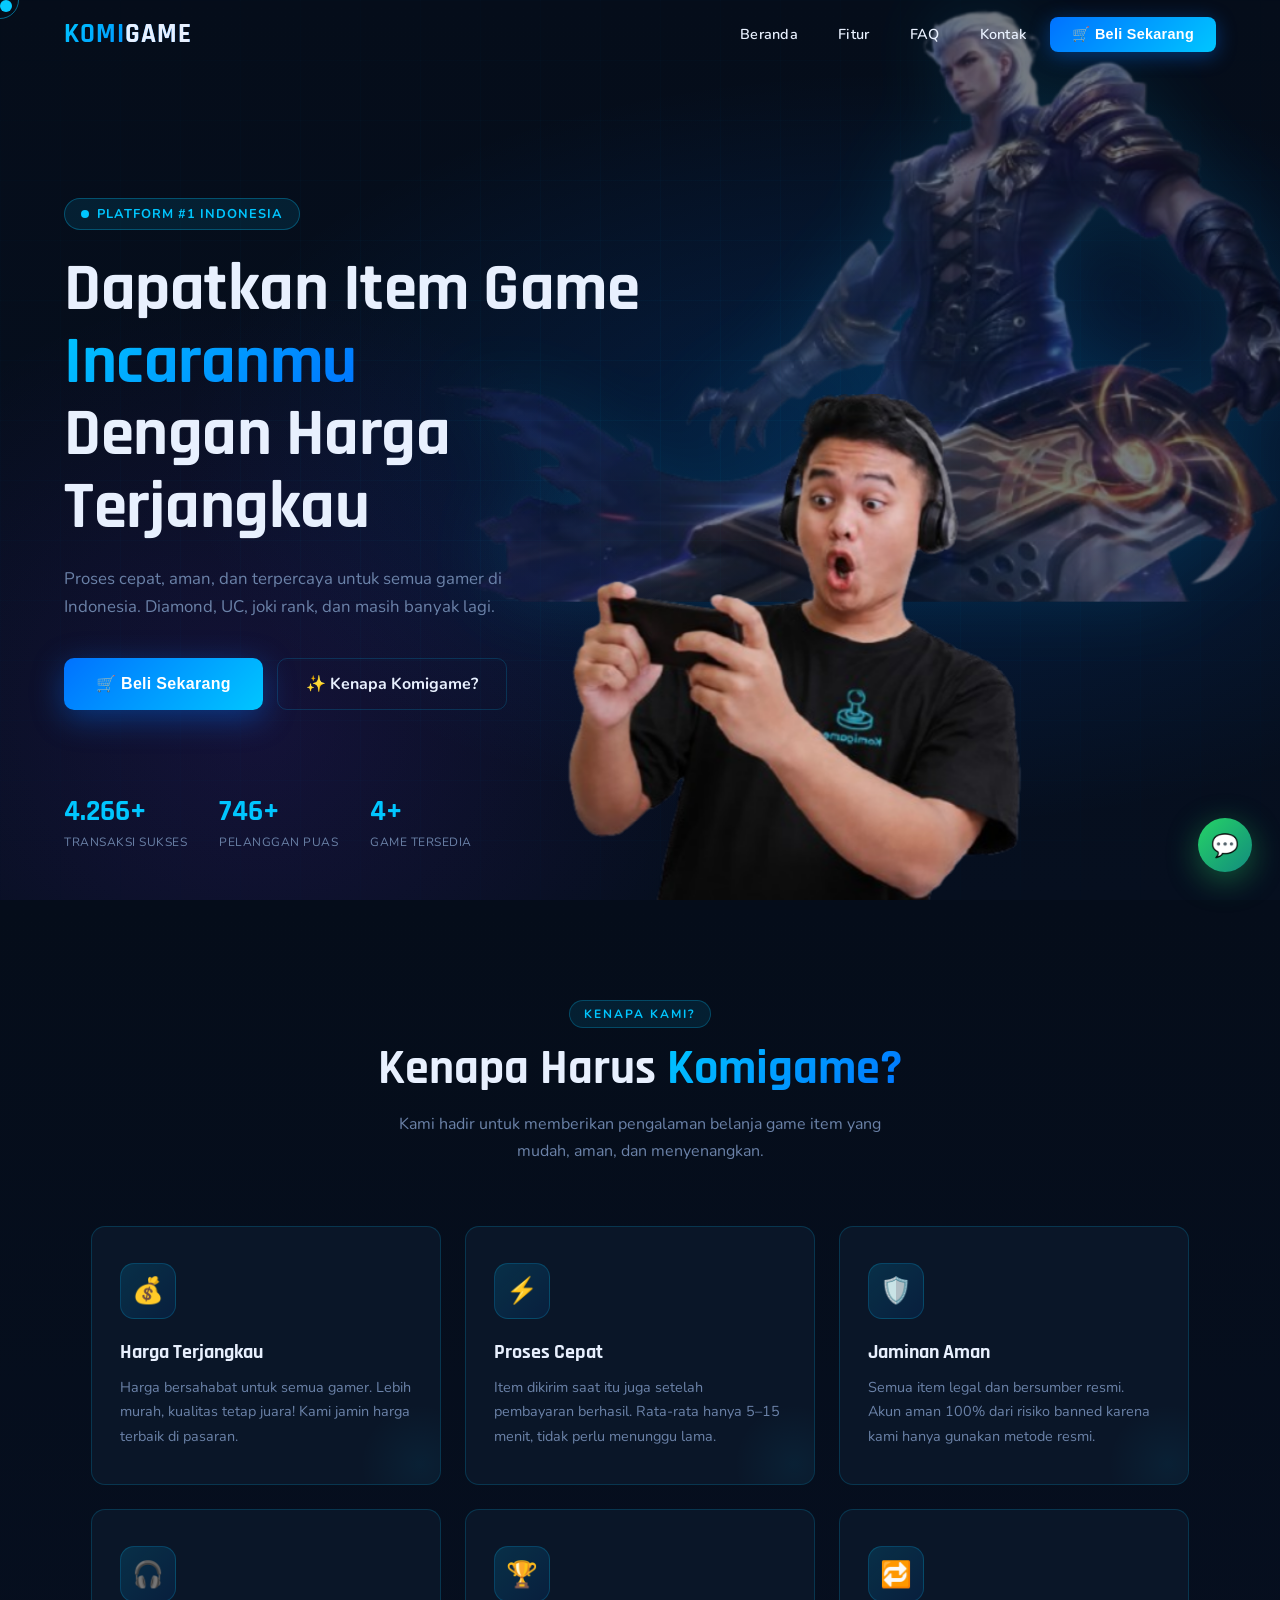
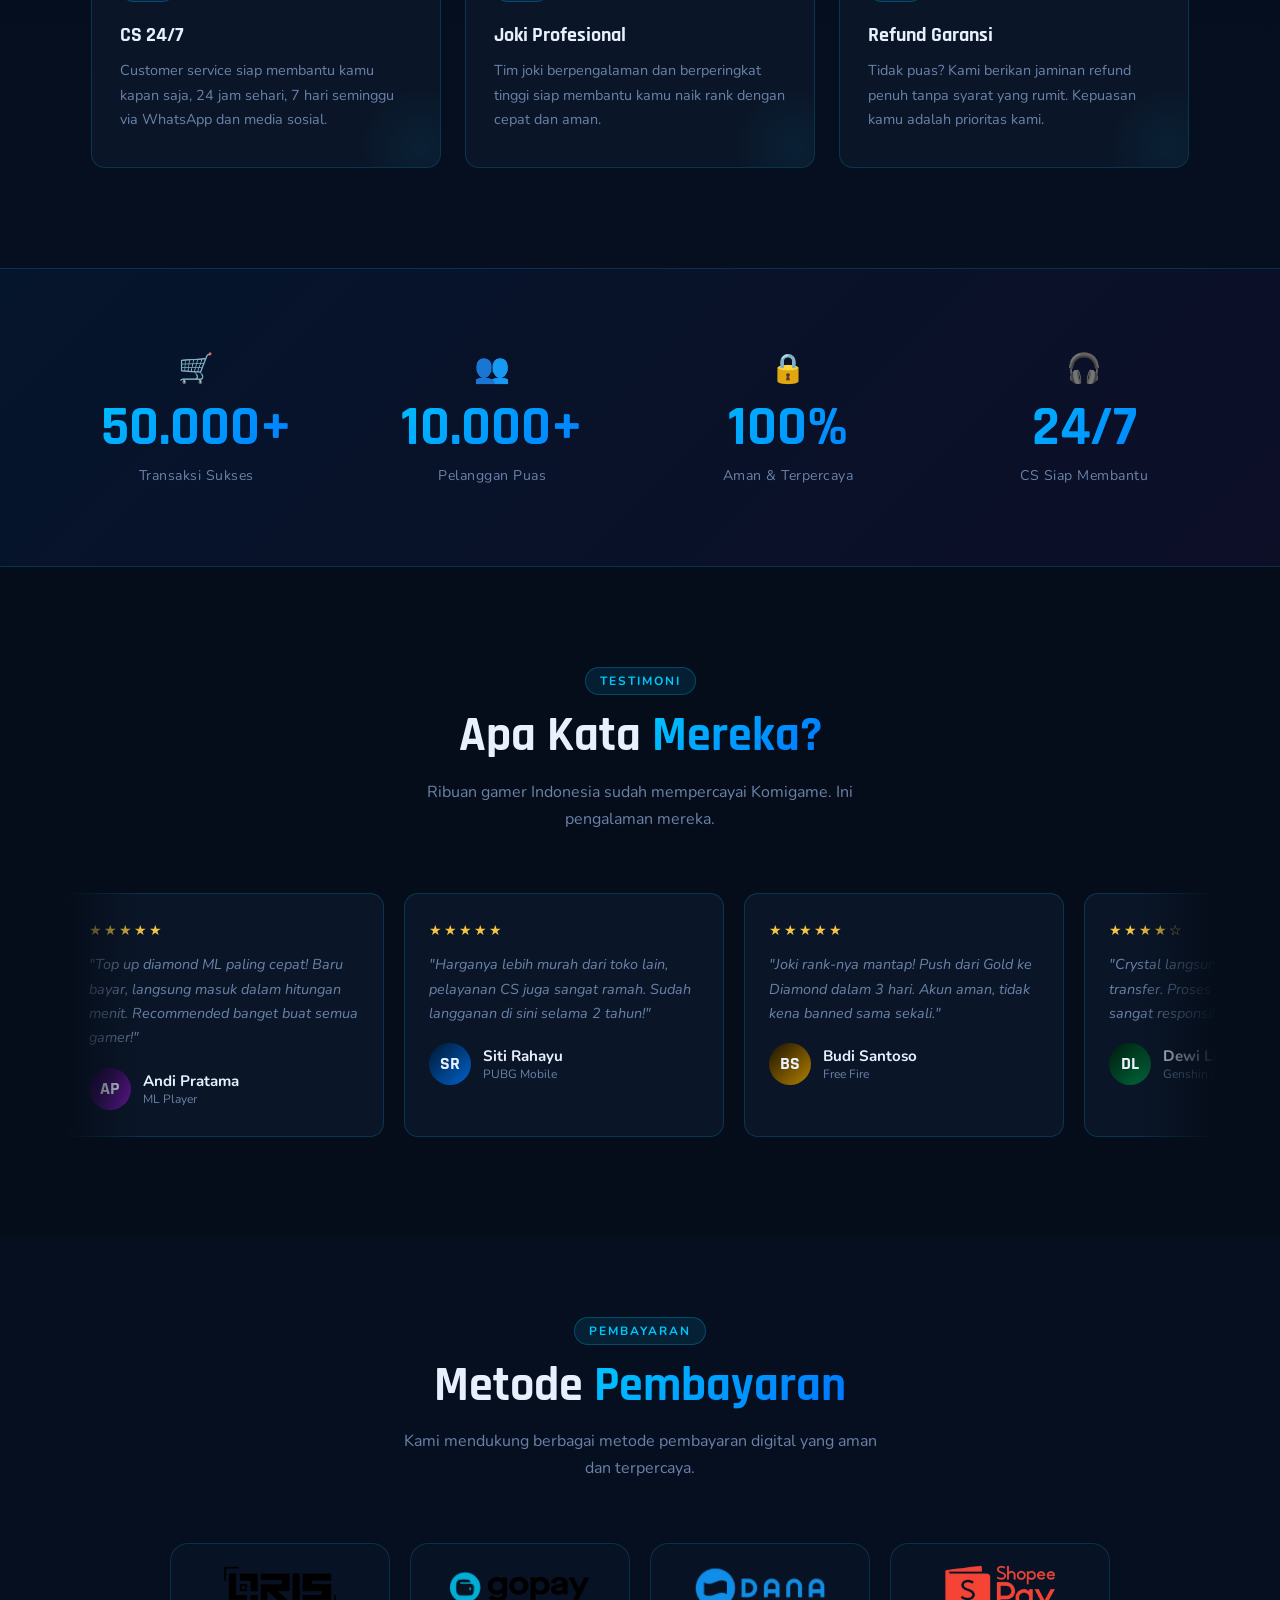
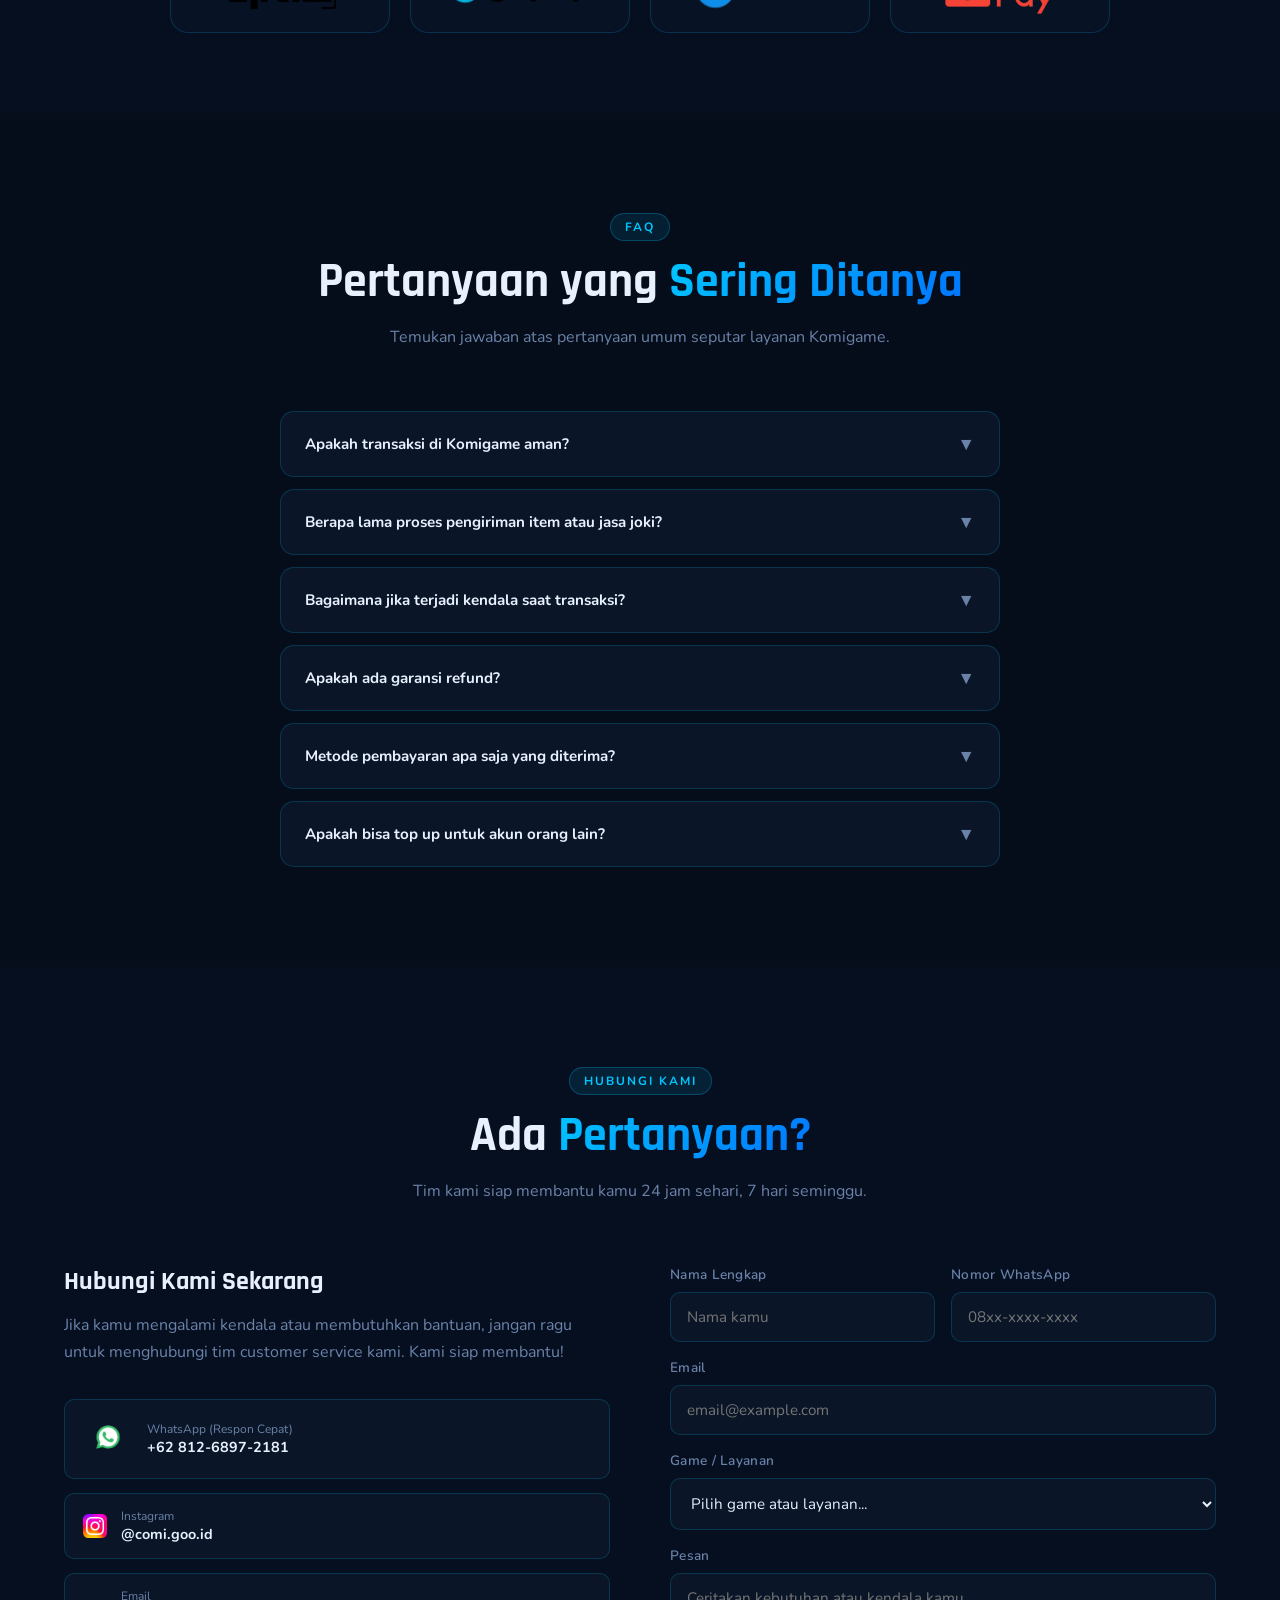
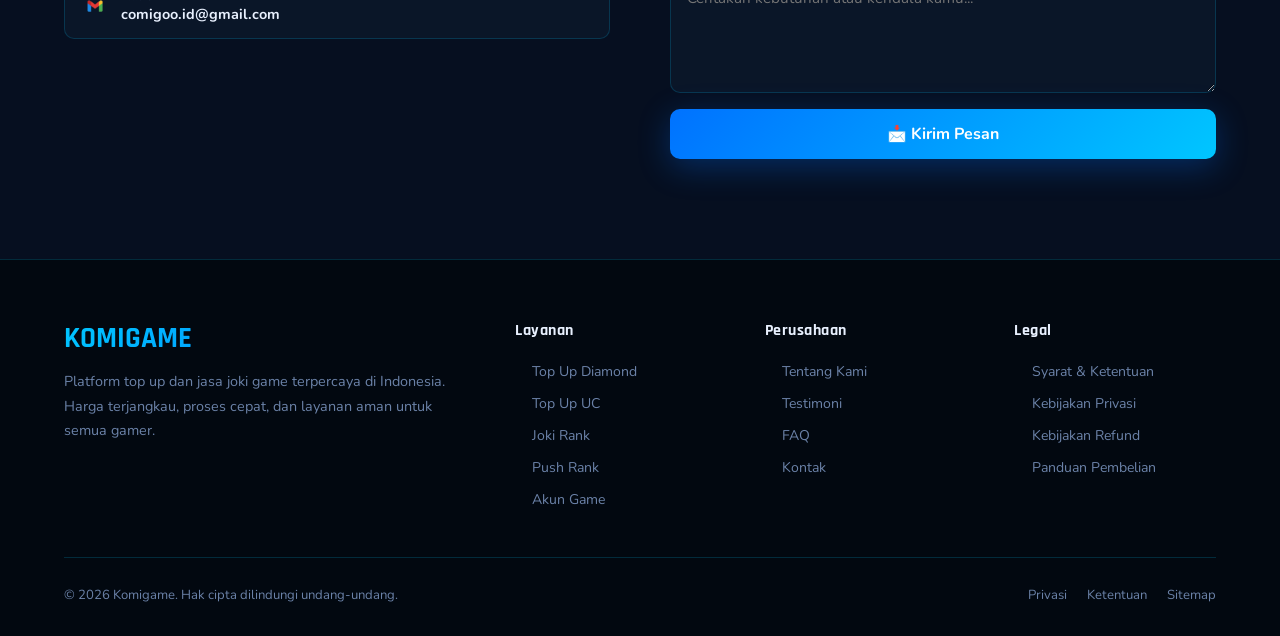
==== Komigame/index.html @ fc799972 "Update index.html" ====
<!DOCTYPE html>
<html lang="id" data-theme="dark">
<head>
<!-- Google tag (gtag.js) -->
<script async src="https://www.googletagmanager.com/gtag/js?id=G-70ZSMBXP6T"></script>
<script>
  window.dataLayer = window.dataLayer || [];
  function gtag(){dataLayer.push(arguments);}
  gtag('js', new Date());

  gtag('config', 'G-70ZSMBXP6T');
</script>
  
  <meta charset="UTF-8">
  <meta name="viewport" content="width=device-width, initial-scale=1.0">
  <title>Komigame — Item Game & Joki Terpercaya</title>
  <link rel="preconnect" href="https://fonts.googleapis.com">
  <link href="https://fonts.googleapis.com/css2?family=Rajdhani:wght@400;500;600;700&family=Nunito:wght@300;400;600;700;800&display=swap" rel="stylesheet">
  <link rel="stylesheet" href="style.css">
</head>
<body>

<!-- ─── LOADING SCREEN ─────────────────────────── -->
<div id="loader">
  <div class="loader-logo">KOMIGAME</div>
  <div class="loader-bar"><div class="loader-fill"></div></div>
  <p style="color:var(--text-muted);font-size:.8rem;letter-spacing:1px;">LOADING...</p>
</div>

<!-- ─── CUSTOM CURSOR ──────────────────────────── -->
<div class="cursor" id="cursor"></div>
<div class="cursor-ring" id="cursorRing"></div>

<!-- ─── NAVBAR ─────────────────────────────────── -->
<nav id="navbar">
  <a href="#hero" class="nav-brand">
    KOMI<span style="-webkit-text-fill-color:var(--text-primary)">GAME</span>
  </a>

  <!-- Desktop links -->
  <div class="nav-links">
    <a href="#hero">Beranda</a>
    <a href="#features">Fitur</a>
    <a href="#faq">FAQ</a>
    <a href="#contact">Kontak</a>
    <button class="btn-nav-buy" onclick="openCatalog()">🛒 Beli Sekarang</button>
  </div>

  <!-- Mobile controls -->
  <div style="display:flex;align-items:center;gap:10px;">
    <button class="nav-toggle" id="navToggle" aria-label="Buka menu">
      <span></span>
      <span></span>
      <span></span>
    </button>
  </div>
</nav>

<!-- Mobile menu -->
<div class="mobile-menu" id="mobileMenu">
  <a href="#hero"    onclick="closeMobile()">Beranda</a>
  <a href="#features" onclick="closeMobile()">Fitur</a>
  <a href="#faq"     onclick="closeMobile()">FAQ</a>
  <a href="#contact" onclick="closeMobile()">Kontak</a>
  <button onclick="closeMobile();openCatalog();" class="mobile-buy-btn">🛒 Beli Sekarang</button>
</div>

<!-- ─── HERO ────────────────────────────────────── -->
<section id="hero">
  <div class="hero-bg"></div>
  <div class="hero-grid"></div>
  <div class="hero-particles" id="particles"></div>

  <div class="hero-content">
    <div class="hero-badge">Platform #1 Indonesia</div>
    <h1 class="hero-title">
      Dapatkan Item Game<br>
      <span class="line-accent">Incaranmu</span><br>
      Dengan Harga Terjangkau
    </h1>
    <p class="hero-desc">
      Proses cepat, aman, dan terpercaya untuk semua gamer di Indonesia.
      Diamond, UC, joki rank, dan masih banyak lagi.
    </p>
    <div class="hero-cta">
      <button class="btn-primary" onclick="openCatalog()">🛒 Beli Sekarang</button>
      <a href="#features" class="btn-outline">✨ Kenapa Komigame?</a>
    </div>
  </div>

  <div class="hero-circle"></div>

  <!-- Hero Character -->
  <img src="artist_hero.png" alt="Hero Character" class="hero-character">

  <!-- Player -->
  <img src="hero_player.png" alt="Gaming Player" class="hero-player">

  <div class="hero-stats">
    <div class="hero-stat-item">
      <span class="hero-stat-num" id="cnt1">0</span>
      <span class="hero-stat-lbl">Transaksi Sukses</span>
    </div>
    <div class="hero-stat-item">
      <span class="hero-stat-num" id="cnt2">0</span>
      <span class="hero-stat-lbl">Pelanggan Puas</span>
    </div>
    <div class="hero-stat-item">
      <span class="hero-stat-num" id="cnt3">0</span>
      <span class="hero-stat-lbl">Game Tersedia</span>
    </div>
  </div>
</section>

<!-- ─── FEATURES ────────────────────────────────── -->
<section id="features">
  <div class="section-header reveal">
    <div class="section-tag">Kenapa Kami?</div>
    <h2 class="section-title">Kenapa Harus <span class="accent-word">Komigame?</span></h2>
    <p class="section-sub">Kami hadir untuk memberikan pengalaman belanja game item yang mudah, aman, dan menyenangkan.</p>
  </div>

  <div class="features-grid">
    <div class="feature-card reveal reveal-delay-1">
      <div class="feature-icon">💰</div>
      <h3>Harga Terjangkau</h3>
      <p>Harga bersahabat untuk semua gamer. Lebih murah, kualitas tetap juara! Kami jamin harga terbaik di pasaran.</p>
      <div class="card-glow"></div>
    </div>
    <div class="feature-card reveal reveal-delay-2">
      <div class="feature-icon">⚡</div>
      <h3>Proses Cepat</h3>
      <p>Item dikirim saat itu juga setelah pembayaran berhasil. Rata-rata hanya 5–15 menit, tidak perlu menunggu lama.</p>
      <div class="card-glow"></div>
    </div>
    <div class="feature-card reveal reveal-delay-3">
      <div class="feature-icon">🛡️</div>
      <h3>Jaminan Aman</h3>
      <p>Semua item legal dan bersumber resmi. Akun aman 100% dari risiko banned karena kami hanya gunakan metode resmi.</p>
      <div class="card-glow"></div>
    </div>
    <div class="feature-card reveal reveal-delay-1">
      <div class="feature-icon">🎧</div>
      <h3>CS 24/7</h3>
      <p>Customer service siap membantu kamu kapan saja, 24 jam sehari, 7 hari seminggu via WhatsApp dan media sosial.</p>
      <div class="card-glow"></div>
    </div>
    <div class="feature-card reveal reveal-delay-2">
      <div class="feature-icon">🏆</div>
      <h3>Joki Profesional</h3>
      <p>Tim joki berpengalaman dan berperingkat tinggi siap membantu kamu naik rank dengan cepat dan aman.</p>
      <div class="card-glow"></div>
    </div>
    <div class="feature-card reveal reveal-delay-3">
      <div class="feature-icon">🔁</div>
      <h3>Refund Garansi</h3>
      <p>Tidak puas? Kami berikan jaminan refund penuh tanpa syarat yang rumit. Kepuasan kamu adalah prioritas kami.</p>
      <div class="card-glow"></div>
    </div>
  </div>
</section>

<!-- ─── STATS ────────────────────────────────────── -->
<section id="stats">
  <div class="stats-grid">
    <div class="stat-item reveal">
      <span class="stat-icon">🛒</span>
      <span class="stat-num">50.000+</span>
      <span class="stat-lbl">Transaksi Sukses</span>
    </div>
    <div class="stat-item reveal reveal-delay-1">
      <span class="stat-icon">👥</span>
      <span class="stat-num">10.000+</span>
      <span class="stat-lbl">Pelanggan Puas</span>
    </div>
    <div class="stat-item reveal reveal-delay-2">
      <span class="stat-icon">🔒</span>
      <span class="stat-num">100%</span>
      <span class="stat-lbl">Aman & Terpercaya</span>
    </div>
    <div class="stat-item reveal reveal-delay-3">
      <span class="stat-icon">🎧</span>
      <span class="stat-num">24/7</span>
      <span class="stat-lbl">CS Siap Membantu</span>
    </div>
  </div>
</section>

<!-- ─── TESTIMONIALS ─────────────────────────────── -->
<section id="testimonials">
  <div class="section-header reveal">
    <div class="section-tag">Testimoni</div>
    <h2 class="section-title">Apa Kata <span class="accent-word">Mereka?</span></h2>
    <p class="section-sub">Ribuan gamer Indonesia sudah mempercayai Komigame. Ini pengalaman mereka.</p>
  </div>
  <div class="testi-track-wrap reveal">
    <div class="testi-track" id="testiTrack"></div>
  </div>
</section>

<!-- ─── PAYMENT ──────────────────────────────────── -->
<section id="payment">
  <div class="section-header reveal">
    <div class="section-tag">Pembayaran</div>
    <h2 class="section-title">Metode <span class="accent-word">Pembayaran</span></h2>
    <p class="section-sub">Kami mendukung berbagai metode pembayaran digital yang aman dan terpercaya.</p>
  </div>
  <div class="payment-grid reveal">
    <div class="payment-item"><img src="qris.png" alt="QRIS"></div>
    <div class="payment-item"><img src="gopay.png" alt="GoPay"></div>
    <div class="payment-item"><img src="dana.png" alt="DANA"></div>
    <div class="payment-item"><img src="shopee.png" alt="ShopeePay"></div>
  </div>
</section>

<!-- ─── FAQ ──────────────────────────────────────── -->
<section id="faq">
  <div class="section-header reveal">
    <div class="section-tag">FAQ</div>
    <h2 class="section-title">Pertanyaan yang <span class="accent-word">Sering Ditanya</span></h2>
    <p class="section-sub">Temukan jawaban atas pertanyaan umum seputar layanan Komigame.</p>
  </div>
  <div class="faq-list reveal" id="faqList"></div>
</section>

<!-- ─── CONTACT ───────────────────────────────────── -->
<section id="contact">
  <div class="section-header reveal">
    <div class="section-tag">Hubungi Kami</div>
    <h2 class="section-title">Ada <span class="accent-word">Pertanyaan?</span></h2>
    <p class="section-sub">Tim kami siap membantu kamu 24 jam sehari, 7 hari seminggu.</p>
  </div>

  <div class="contact-wrap reveal">
    <div class="contact-info">
      <h3>Hubungi Kami Sekarang</h3>
      <p>Jika kamu mengalami kendala atau membutuhkan bantuan, jangan ragu untuk menghubungi tim customer service kami. Kami siap membantu!</p>
      <div class="contact-methods">
        <a href="https://wa.me/6281268972181" class="contact-method" target="_blank" rel="noopener">
          <div class="contact-method-icon"><img src="whatsapp.png" alt="WhatsApp"></div>
          <div class="contact-method-info">
            <span class="cm-lbl">WhatsApp (Respon Cepat)</span>
            <span class="cm-val">+62 812-6897-2181</span>
          </div>
        </a>
        <a href="https://instagram.com/comi.goo.id" class="contact-method" target="_blank" rel="noopener">
          <div class="contact-method-icon"><img src="insta.png" alt="Instagram"></div>
          <div class="contact-method-info">
            <span class="cm-lbl">Instagram</span>
            <span class="cm-val">@comi.goo.id</span>
          </div>
        </a>
        <a href="mailto:comigoo.id@gmail.com" class="contact-method">
          <div class="contact-method-icon"><img src="email.png" alt="Email"></div>
          <div class="contact-method-info">
            <span class="cm-lbl">Email</span>
            <span class="cm-val">comigoo.id@gmail.com</span>
          </div>
        </a>
      </div>
    </div>

    <form class="contact-form" id="contactForm" onsubmit="submitForm(event)">
      <div class="form-row">
        <div class="form-group">
          <label>Nama Lengkap</label>
          <input type="text" placeholder="Nama kamu" required>
        </div>
        <div class="form-group">
          <label>Nomor WhatsApp</label>
          <input type="tel" placeholder="08xx-xxxx-xxxx">
        </div>
      </div>
      <div class="form-group">
        <label>Email</label>
        <input type="email" placeholder="email@example.com" required>
      </div>
      <div class="form-group">
        <label>Game / Layanan</label>
        <select>
          <option value="">Pilih game atau layanan...</option>
          <option>Mobile Legends — Diamond</option>
          <option>PUBG Mobile — UC</option>
          <option>Free Fire — Diamond</option>
          <option>Genshin Impact — Crystal</option>
          <option>Valorant — VP</option>
          <option>Joki Rank</option>
          <option>Lainnya</option>
        </select>
      </div>
      <div class="form-group">
        <label>Pesan</label>
        <textarea placeholder="Ceritakan kebutuhan atau kendala kamu..."></textarea>
      </div>
      <button type="submit" class="form-submit">📩 Kirim Pesan</button>
      <div class="form-success" id="formSuccess">
        ✅ Pesan berhasil dikirim! Tim kami akan segera menghubungi kamu.
      </div>
    </form>
  </div>
</section>

<!-- ─── FOOTER ───────────────────────────────────── -->
<footer>
  <div class="footer-grid">
    <div>
      <span class="footer-brand-name">KOMIGAME</span>
      <p class="footer-desc">Platform top up dan jasa joki game terpercaya di Indonesia. Harga terjangkau, proses cepat, dan layanan aman untuk semua gamer.</p>
    </div>
    <div class="footer-col">
      <h4>Layanan</h4>
      <ul>
        <li><a href="#" onclick="openCatalog();return false;">Top Up Diamond</a></li>
        <li><a href="#" onclick="openCatalog();return false;">Top Up UC</a></li>
        <li><a href="#" onclick="openCatalog();return false;">Joki Rank</a></li>
        <li><a href="#" onclick="openCatalog();return false;">Push Rank</a></li>
        <li><a href="#" onclick="openCatalog();return false;">Akun Game</a></li>
      </ul>
    </div>
    <div class="footer-col">
      <h4>Perusahaan</h4>
      <ul>
        <li><a href="#features">Tentang Kami</a></li>
        <li><a href="#testimonials">Testimoni</a></li>
        <li><a href="#faq">FAQ</a></li>
        <li><a href="#contact">Kontak</a></li>
      </ul>
    </div>
    <div class="footer-col">
      <h4>Legal</h4>
      <ul>
        <li><a href="#">Syarat & Ketentuan</a></li>
        <li><a href="#">Kebijakan Privasi</a></li>
        <li><a href="#">Kebijakan Refund</a></li>
        <li><a href="#">Panduan Pembelian</a></li>
      </ul>
    </div>
  </div>
  <div class="footer-bottom">
    <p class="footer-copy">© 2026 Komigame. Hak cipta dilindungi undang-undang.</p>
    <div class="footer-legal">
      <a href="#">Privasi</a>
      <a href="#">Ketentuan</a>
      <a href="#">Sitemap</a>
    </div>
  </div>
</footer>

<!-- ─── FLOAT WA BUTTON ──────────────────────────── -->
<a href="https://wa.me/621268972181" class="wa-float" target="_blank" rel="noopener" title="Chat WhatsApp">💬</a>

<!-- ═══════════════════════════════════════════════
     GAME CATALOG MODAL
════════════════════════════════════════════════ -->
<div class="modal-overlay" id="catalogOverlay" onclick="closeCatalogIfOverlay(event)">
  <div class="modal-box" id="catalogBox">

    <!-- ── STEP 1: Game List ── -->
    <div id="step-games" class="modal-step active">
      <div class="modal-header">
        <h2>🎮 Pilih Game</h2>
        <button class="modal-close" onclick="closeCatalog()">✕</button>
      </div>
      <p class="modal-sub">Pilih game yang ingin kamu top up atau joki</p>

      <!-- Filter tabs -->
      <div class="cat-tabs">
        <button class="cat-tab active" onclick="filterCat('all',this)">Semua</button>
        <button class="cat-tab" onclick="filterCat('topup',this)">Top Up</button>
        <button class="cat-tab" onclick="filterCat('joki',this)">Joki Rank</button>
      </div>

      <div class="games-modal-grid" id="gamesGrid"></div>
    </div>

    <!-- ── STEP 2: Item List ── -->
    <div id="step-items" class="modal-step">
      <div class="modal-header">
        <button class="modal-back" onclick="goStep('games')">← Kembali</button>
        <h2 id="itemStepTitle">Pilih Item</h2>
        <button class="modal-close" onclick="closeCatalog()">✕</button>
      </div>
      <p class="modal-sub" id="itemStepSub"></p>
      <div class="items-grid" id="itemsGrid"></div>
    </div>

    <!-- ── STEP 3: Transaction Form ── -->
    <div id="step-transaction" class="modal-step">
      <div class="modal-header">
        <button class="modal-back" onclick="goStep('items')">← Kembali</button>
        <h2>📋 Detail Pembelian</h2>
        <button class="modal-close" onclick="closeCatalog()">✕</button>
      </div>

      <!-- Order summary card -->
      <div class="order-summary" id="orderSummary"></div>

      <!-- Form -->
      <div class="tx-form">
        <div class="form-group">
          <label>User ID Game <span class="required">*</span></label>
          <input type="text" id="txUserId" placeholder="Masukkan User ID kamu" required>
        </div>
        <div class="form-group" id="txServerGroup">
          <label>Server / Zone ID</label>
          <input type="text" id="txServerId" placeholder="Contoh: 12345 (Mobile Legends)">
        </div>
        <div class="form-group">
          <label>Nomor WhatsApp <span class="required">*</span></label>
          <input type="tel" id="txWA" placeholder="08xx-xxxx-xxxx" required>
        </div>
        <div class="form-group">
          <label>Metode Pembayaran <span class="required">*</span></label>
          <div class="payment-method-grid">
            <label class="pm-option">
              <input type="radio" name="payMethod" value="QRIS"> <span>QRIS</span>
            </label>
            <label class="pm-option">
              <input type="radio" name="payMethod" value="GoPay"> <span>GoPay</span>
            </label>
            <label class="pm-option">
              <input type="radio" name="payMethod" value="DANA"> <span>DANA</span>
            </label>
            <label class="pm-option">
              <input type="radio" name="payMethod" value="ShopeePay"> <span>ShopeePay</span>
            </label>
          </div>
        </div>
        <button class="form-submit full-width" onclick="submitTransaction()">⚡ Bayar Sekarang</button>
      </div>
    </div>

    <!-- ── STEP 4: Success ── -->
    <div id="step-success" class="modal-step">
      <div class="modal-header">
        <h2>✅ Pesanan Diterima!</h2>
        <button class="modal-close" onclick="closeCatalog()">✕</button>
      </div>
      <div class="success-body">
        <div class="success-icon">🎉</div>
        <h3>Transaksi Berhasil Dibuat!</h3>
        <p id="successMsg"></p>
        <div class="success-order-id" id="successOrderId"></div>
        <p class="success-note">Tim kami akan memproses pesananmu dalam <strong>5–15 menit</strong>. Konfirmasi akan dikirimkan via WhatsApp.</p>
        <div style="display:flex;gap:12px;flex-wrap:wrap;justify-content:center;margin-top:24px;">
          <a href="https://wa.me/6281268972181" class="btn-primary" target="_blank" rel="noopener">💬 Konfirmasi WhatsApp</a>
          <button class="btn-outline" onclick="closeCatalog()">Selesai</button>
        </div>
      </div>
    </div>

  </div>
</div>

<script src="script.js"></script>
</body>
</html>
---- Komigame/style.css ----
/* ─── RESET & BASE ─────────────────────────────── */
*, *::before, *::after { box-sizing: border-box; margin: 0; padding: 0; }
html { scroll-behavior: smooth; font-size: 16px; }

:root {
  --bg-base:      #050d1a;
  --bg-card:      #0a1628;
  --bg-glass:     rgba(10,22,40,0.72);
  --accent:       #00c6ff;
  --accent2:      #0072ff;
  --accent3:      #7b2ff7;
  --gold:         #f5c542;
  --text-primary: #e8f0fe;
  --text-muted:   #6b82a8;
  --border:       rgba(0,198,255,0.18);
  --radius:       14px;
  --nav-h:        68px;
  --shadow-glow:  0 0 40px rgba(0,198,255,0.18);
  --transition:   0.35s cubic-bezier(.4,0,.2,1);
}
[data-theme="light"] {
  --bg-base:      #e8f0fe;
  --bg-card:      #ffffff;
  --bg-glass:     rgba(255,255,255,0.8);
  --text-primary: #0a1628;
  --text-muted:   #4a5568;
  --border:       rgba(0,114,255,0.2);
}

body {
  background: var(--bg-base);
  color: var(--text-primary);
  font-family: 'Nunito', sans-serif;
  overflow-x: hidden;
  transition: background var(--transition), color var(--transition);
}

/* ─── LOADING SCREEN ───────────────────────────── */
#loader {
  position: fixed; inset: 0; z-index: 9999;
  background: var(--bg-base);
  display: flex; flex-direction: column;
  align-items: center; justify-content: center;
  gap: 20px;
  transition: opacity 0.6s ease, visibility 0.6s ease;
}
#loader.done { opacity: 0; visibility: hidden; }
.loader-logo {
  font-family: 'Rajdhani', sans-serif;
  font-size: 2.8rem; font-weight: 700;
  background: linear-gradient(135deg, var(--accent), var(--accent2), var(--accent3));
  -webkit-background-clip: text; -webkit-text-fill-color: transparent;
  letter-spacing: 2px;
}
.loader-bar { width: 200px; height: 3px; background: var(--border); border-radius: 99px; overflow: hidden; }
.loader-fill {
  height: 100%;
  background: linear-gradient(90deg, var(--accent2), var(--accent));
  border-radius: 99px;
  animation: fill-bar 1.8s ease forwards;
}
@keyframes fill-bar { from { width: 0; } to { width: 100%; } }

/* ─── CURSOR ───────────────────────────────────── */
.cursor {
  width: 12px; height: 12px;
  background: var(--accent);
  border-radius: 50%;
  position: fixed; top: 0; left: 0;
  pointer-events: none; z-index: 8888;
  transition: transform 0.15s ease;
  mix-blend-mode: screen;
}
.cursor-ring {
  width: 38px; height: 38px;
  border: 1.5px solid rgba(0,198,255,0.5);
  border-radius: 50%;
  position: fixed; top: 0; left: 0;
  pointer-events: none; z-index: 8887;
  transition: transform 0.4s ease, width 0.3s ease, height 0.3s ease;
}
@media (hover: none) { .cursor, .cursor-ring { display: none; } }

/* ─── NAVBAR ───────────────────────────────────── */
nav {
  position: fixed; top: 0; left: 0; right: 0;
  height: var(--nav-h); z-index: 1000;
  display: flex; align-items: center;
  padding: 0 5%;
  background: transparent;
  transition: background var(--transition), backdrop-filter var(--transition), box-shadow var(--transition);
}
nav.scrolled {
  background: var(--bg-glass);
  backdrop-filter: blur(20px);
  box-shadow: 0 1px 0 var(--border);
}
.nav-brand {
  font-family: 'Rajdhani', sans-serif;
  font-size: 1.7rem; font-weight: 700;
  background: linear-gradient(135deg, var(--accent), var(--accent2));
  -webkit-background-clip: text; -webkit-text-fill-color: transparent;
  text-decoration: none; letter-spacing: 1px; margin-right: auto;
}
.nav-links { display: flex; align-items: center; gap: 8px; }
.nav-links a {
  color: var(--text-primary); text-decoration: none;
  padding: 8px 16px; border-radius: 8px;
  font-weight: 600; font-size: .9rem; letter-spacing: .3px;
  transition: background var(--transition), color var(--transition);
}
.nav-links a:hover { background: rgba(0,198,255,0.1); color: var(--accent); }
.btn-nav-buy {
  background: linear-gradient(135deg, var(--accent2), var(--accent));
  color: #fff; border: none; border-radius: 8px;
  padding: 9px 22px; font-weight: 700; font-size: .9rem;
  cursor: pointer; letter-spacing: .3px;
  box-shadow: 0 4px 20px rgba(0,114,255,0.4);
  transition: transform var(--transition), box-shadow var(--transition);
}
.btn-nav-buy:hover { transform: translateY(-2px); box-shadow: 0 8px 30px rgba(0,114,255,0.5); }
.mobile-buy-btn {
  background: linear-gradient(135deg, var(--accent2), var(--accent));
  color: #fff; border: none; border-radius: 8px;
  padding: 13px 16px; font-weight: 700; font-size: .95rem;
  cursor: pointer; text-align: left; width: 100%;
  margin-top: 8px;
}
.nav-toggle {
  display: none; flex-direction: column; gap: 5px;
  background: none; border: none; cursor: pointer; padding: 4px;
}
.nav-toggle span {
  width: 24px; height: 2px;
  background: var(--text-primary); border-radius: 2px;
  transition: transform var(--transition), opacity var(--transition);
}
/* theme-btn removed */
.mobile-menu {
  display: none; position: fixed;
  top: var(--nav-h); left: 0; right: 0;
  background: var(--bg-glass); backdrop-filter: blur(20px);
  border-bottom: 1px solid var(--border);
  flex-direction: column; padding: 16px 5%;
  gap: 4px; z-index: 999;
}
.mobile-menu.open { display: flex; }
.mobile-menu a {
  color: var(--text-primary); text-decoration: none;
  padding: 12px 16px; border-radius: 8px;
  font-weight: 600; font-size: .95rem;
  transition: background var(--transition), color var(--transition);
}
.mobile-menu a:hover { background: rgba(0,198,255,0.1); color: var(--accent); }

/* ─── HERO ─────────────────────────────────────── */
#hero {
  min-height: 100vh;
  display: flex; align-items: center;
  position: relative; overflow: hidden;
  padding: var(--nav-h) 5% 60px;
}
.hero-bg {
  position: absolute; inset: 0;
  background:
    radial-gradient(ellipse 80% 60% at 70% 50%, rgba(0,114,255,0.18) 0%, transparent 70%),
    radial-gradient(ellipse 60% 80% at 20% 80%, rgba(123,47,247,0.12) 0%, transparent 60%),
    linear-gradient(180deg, #050d1a 0%, #060f1f 100%);
  z-index: 0;
}
.hero-grid {
  position: absolute; inset: 0; z-index: 0;
  background-image:
    linear-gradient(rgba(0,198,255,0.04) 1px, transparent 1px),
    linear-gradient(90deg, rgba(0,198,255,0.04) 1px, transparent 1px);
  background-size: 60px 60px;
  mask-image: radial-gradient(ellipse 80% 70% at 50% 50%, black, transparent);
}
.hero-particles { position: absolute; inset: 0; z-index: 0; overflow: hidden; }
.hero-particles span {
  position: absolute; width: 2px; height: 2px;
  background: var(--accent); border-radius: 50%;
  animation: float-particle linear infinite;
  opacity: 0;
}
@keyframes float-particle {
  0%   { transform: translateY(100vh) translateX(0); opacity: 0; }
  10%  { opacity: 1; }
  90%  { opacity: 0.6; }
  100% { transform: translateY(-10vh) translateX(30px); opacity: 0; }
}
.hero-content {
  position: relative; z-index: 2;
  max-width: 600px;
  animation: slide-up 0.8s ease 2.2s both;
}
.hero-badge {
  display: inline-flex; align-items: center; gap: 8px;
  background: rgba(0,198,255,0.1); border: 1px solid rgba(0,198,255,0.3);
  border-radius: 99px; padding: 6px 16px;
  font-size: .8rem; font-weight: 700; letter-spacing: 1px;
  color: var(--accent); text-transform: uppercase; margin-bottom: 24px;
}
.hero-badge::before {
  content: ''; width: 8px; height: 8px;
  background: var(--accent); border-radius: 50%;
  animation: pulse-dot 2s infinite;
}
@keyframes pulse-dot {
  0%, 100% { box-shadow: 0 0 0 0 rgba(0,198,255,0.6); }
  50% { box-shadow: 0 0 0 6px rgba(0,198,255,0); }
}
.hero-title {
  font-family: 'Rajdhani', sans-serif;
  font-size: clamp(2.4rem, 6vw, 4.2rem);
  font-weight: 700; line-height: 1.08;
  margin-bottom: 20px; letter-spacing: -0.5px;
}
.hero-title .line-accent {
  background: linear-gradient(135deg, var(--accent), var(--accent2));
  -webkit-background-clip: text; -webkit-text-fill-color: transparent;
}
.hero-desc {
  color: var(--text-muted); font-size: 1.05rem;
  line-height: 1.7; margin-bottom: 36px; max-width: 480px;
}
.hero-cta { display: flex; gap: 14px; flex-wrap: wrap; }
.btn-primary {
  background: linear-gradient(135deg, var(--accent2), var(--accent));
  color: #fff; text-decoration: none; border: none; cursor: pointer;
  padding: 14px 32px; border-radius: 10px;
  font-weight: 700; font-size: 1rem; letter-spacing: .3px;
  display: inline-flex; align-items: center; gap: 8px;
  box-shadow: 0 8px 32px rgba(0,114,255,0.4);
  transition: transform var(--transition), box-shadow var(--transition);
  position: relative; overflow: hidden;
}
.btn-primary::after {
  content: ''; position: absolute; inset: 0;
  background: linear-gradient(135deg, rgba(255,255,255,0.15), transparent);
  opacity: 0; transition: opacity var(--transition);
}
.btn-primary:hover { transform: translateY(-3px); box-shadow: 0 16px 48px rgba(0,114,255,0.5); }
.btn-primary:hover::after { opacity: 1; }
.btn-outline {
  background: transparent; color: var(--text-primary); cursor: pointer;
  padding: 14px 28px; border-radius: 10px;
  font-weight: 700; font-size: 1rem; text-decoration: none;
  border: 1.5px solid var(--border);
  display: inline-flex; align-items: center; gap: 8px;
  transition: border-color var(--transition), background var(--transition), transform var(--transition);
}
.btn-outline:hover { border-color: var(--accent); background: rgba(0,198,255,0.08); transform: translateY(-2px); }
/* ─── HERO VISUAL ───────────────────────── */

.hero-visual{
    position:absolute;
    right:0;
    top:50%;
    transform:translateY(-50%);
    width:55%;
    height:100%;
    z-index:1;
    pointer-events:none;
}

/* CHARACTER BACKGROUND */
.hero-character{
    position:absolute;
    right:-120px;
    bottom:-10px;
    transform:translateY(-50%);
    width:1100px;
    opacity:.45;
    z-index:1;
            filter:
      drop-shadow(0 0 35px rgba(0,198,255,.25));

    animation:floatPlayer 4s ease-in-out infinite;
}

.hero-player{
    position:absolute;
    right:1px;
    bottom:0px;
    width:900px;
    z-index:5;
    transform: scaleX(-1);
}

/* GLOW */
.hero-visual::before{
    content:'';
    position:absolute;
    width:700px;
    height:700px;
    border-radius:50%;
    right:0;
    top:50%;
    transform:translateY(-50%);
    background:
      radial-gradient(circle,
      rgba(0,114,255,.2),
      transparent 70%);
}

/* ANIMATION */
@keyframes floatPlayer{
    0%,100%{
        transform:translateY(0);
    }
    50%{
        transform:translateY(-10px);
    }
}

@keyframes floatHero{
    0%,100%{
        transform:translateY(-50%);
    }
    50%{
        transform:translateY(calc(-50% - 10px));
    }
}
.hero-orb {
  width: min(520px, 50vw); height: min(520px, 50vw);
  border-radius: 50%;
  background: radial-gradient(circle at 35% 35%,
    rgba(0,198,255,0.22) 0%, rgba(0,114,255,0.12) 50%, transparent 75%);
  border: 1px solid rgba(0,198,255,0.12);
  position: relative; display: flex; align-items: center; justify-content: center;
}
.hero-orb::before, .hero-orb::after {
  content: ''; position: absolute; border-radius: 50%;
  border: 1px solid rgba(0,198,255,0.08);
  animation: spin linear infinite;
}
.hero-orb::before { inset: -30px; animation-duration: 20s; }
.hero-orb::after  { inset: -60px; animation-duration: 35s; animation-direction: reverse; }
@keyframes spin { to { transform: rotate(360deg); } }
@keyframes float-hero { 0%,100% { transform: translateY(-50%) translateY(0); } 50% { transform: translateY(-50%) translateY(-18px); } }
.hero-icon-center { font-size: clamp(4rem, 8vw, 7rem); }
.hero-stats {
  position: absolute; bottom: 48px; left: 5%;
  display: flex; gap: 32px; z-index: 2;
  animation: slide-up 0.8s ease 2.5s both;
}
.hero-stat-item { text-align: left; }
.hero-stat-num {
  font-family: 'Rajdhani', sans-serif;
  font-size: 1.8rem; font-weight: 700; color: var(--accent);
  display: block;
}
.hero-stat-lbl { color: var(--text-muted); font-size: .75rem; letter-spacing: .5px; text-transform: uppercase; }

/* ─── SECTION BASE ─────────────────────────────── */
section { padding: 100px 5%; }
.section-header { text-align: center; margin-bottom: 60px; }
.section-tag {
  display: inline-block; font-size: .75rem; font-weight: 700;
  letter-spacing: 2px; text-transform: uppercase;
  color: var(--accent); background: rgba(0,198,255,0.1);
  border: 1px solid rgba(0,198,255,0.25);
  padding: 5px 14px; border-radius: 99px; margin-bottom: 14px;
}
.section-title {
  font-family: 'Rajdhani', sans-serif;
  font-size: clamp(1.9rem, 4vw, 3rem);
  font-weight: 700; line-height: 1.15;
  margin-bottom: 14px;
}
.section-sub { color: var(--text-muted); font-size: 1rem; max-width: 500px; margin: 0 auto; line-height: 1.7; }
.accent-word {
  background: linear-gradient(135deg, var(--accent), var(--accent2));
  -webkit-background-clip: text; -webkit-text-fill-color: transparent;
}

/* ─── FEATURES ─────────────────────────────────── */
#features { background: linear-gradient(180deg, var(--bg-base) 0%, #060f20 100%); }
.features-grid { display: grid; grid-template-columns: repeat(auto-fit, minmax(260px, 350px)); gap: 24px;justify-content: center; }
.feature-card {
  background: var(--bg-card); border: 1px solid var(--border);
  border-radius: var(--radius); padding: 36px 28px;
  position: relative; overflow: hidden;
  transition: transform var(--transition), box-shadow var(--transition), border-color var(--transition);
  cursor: default;
}
.feature-card::before {
  content: ''; position: absolute;
  top: 0; left: 0; right: 0; height: 2px;
  background: linear-gradient(90deg, transparent, var(--accent), transparent);
  opacity: 0; transition: opacity var(--transition);
}
.feature-card:hover { transform: translateY(-8px); box-shadow: var(--shadow-glow); border-color: rgba(0,198,255,0.3); }
.feature-card:hover::before { opacity: 1; }
.feature-icon {
  width: 56px; height: 56px; border-radius: 14px;
  display: flex; align-items: center; justify-content: center;
  font-size: 1.6rem; margin-bottom: 20px;
  background: linear-gradient(135deg, rgba(0,198,255,0.15), rgba(0,114,255,0.1));
  border: 1px solid rgba(0,198,255,0.2);
}
.feature-card h3 { font-family: 'Rajdhani', sans-serif; font-size: 1.25rem; font-weight: 700; margin-bottom: 10px; }
.feature-card p { color: var(--text-muted); font-size: .9rem; line-height: 1.7; }
.feature-card .card-glow {
  position: absolute; bottom: -40px; right: -40px;
  width: 120px; height: 120px; border-radius: 50%;
  background: radial-gradient(circle, rgba(0,198,255,0.06), transparent 70%);
  pointer-events: none;
}

/* ─── GAMES / SERVICES ─────────────────────────── */
#games { background: #060f20; }
.games-grid { display: grid; grid-template-columns: repeat(auto-fill, minmax(200px, 1fr)); gap: 20px; }
.game-card {
  background: var(--bg-card); border: 1px solid var(--border);
  border-radius: var(--radius); overflow: hidden;
  transition: transform var(--transition), box-shadow var(--transition);
  cursor: pointer; position: relative;
}
.game-card:hover { transform: translateY(-6px) scale(1.02); box-shadow: 0 20px 60px rgba(0,0,0,0.5), 0 0 40px rgba(0,198,255,0.1); }
.game-thumb {
  height: 130px;
  display: flex; align-items: center; justify-content: center;
  font-size: 3.5rem; position: relative; overflow: hidden;
}
.game-card:nth-child(1) .game-thumb { background: linear-gradient(135deg, #1a0533, #6b1aa0); }
.game-card:nth-child(2) .game-thumb { background: linear-gradient(135deg, #001833, #0062cc); }
.game-card:nth-child(3) .game-thumb { background: linear-gradient(135deg, #1a1200, #b38000); }
.game-card:nth-child(4) .game-thumb { background: linear-gradient(135deg, #001a0c, #006b3c); }
.game-card:nth-child(5) .game-thumb { background: linear-gradient(135deg, #1a0000, #cc1a00); }
.game-card:nth-child(6) .game-thumb { background: linear-gradient(135deg, #00101a, #005c8a); }
.game-thumb-overlay {
  position: absolute; inset: 0;
  background: linear-gradient(180deg, transparent 50%, rgba(0,0,0,0.6));
}
.game-badge {
  position: absolute; top: 10px; right: 10px;
  background: linear-gradient(135deg, var(--accent2), var(--accent));
  color: #fff; font-size: .65rem; font-weight: 800;
  padding: 3px 8px; border-radius: 5px; letter-spacing: .5px; text-transform: uppercase;
}
.game-info { padding: 16px 18px 18px; }
.game-name { font-family: 'Rajdhani', sans-serif; font-size: 1.05rem; font-weight: 700; margin-bottom: 6px; }
.game-meta { display: flex; justify-content: space-between; align-items: center; }
.game-type { color: var(--text-muted); font-size: .78rem; }
.game-price { color: var(--accent); font-weight: 700; font-size: .85rem; }

/* ─── STATS ─────────────────────────────────────── */
#stats {
  padding: 80px 5%;
  background: linear-gradient(135deg, rgba(0,114,255,0.08) 0%, rgba(123,47,247,0.06) 100%);
  border-top: 1px solid var(--border); border-bottom: 1px solid var(--border);
}
.stats-grid { display: grid; grid-template-columns: repeat(auto-fit, minmax(180px, 1fr)); gap: 32px; }
.stat-item { text-align: center; }
.stat-num {
  font-family: 'Rajdhani', sans-serif;
  font-size: clamp(2.2rem, 5vw, 3.5rem);
  font-weight: 700;
  background: linear-gradient(135deg, var(--accent), var(--accent2));
  -webkit-background-clip: text; -webkit-text-fill-color: transparent;
  display: block; line-height: 1; margin-bottom: 8px;
}
.stat-lbl { color: var(--text-muted); font-size: .88rem; letter-spacing: .5px; }
.stat-icon { font-size: 1.8rem; margin-bottom: 12px; display: block; }

/* ─── TESTIMONIALS ─────────────────────────────── */
#testimonials { background: var(--bg-base); }
.testi-track-wrap { overflow: hidden; position: relative; }
.testi-track-wrap::before, .testi-track-wrap::after {
  content: ''; position: absolute; top: 0; bottom: 0; width: 80px; z-index: 2; pointer-events: none;
}
.testi-track-wrap::before { left: 0; background: linear-gradient(90deg, var(--bg-base), transparent); }
.testi-track-wrap::after  { right: 0; background: linear-gradient(270deg, var(--bg-base), transparent); }
.testi-track {
  display: flex; gap: 20px;
  animation: scroll-testi 38s linear infinite;
  width: max-content;
}
.testi-track:hover { animation-play-state: paused; }
@keyframes scroll-testi { from { transform: translateX(0); } to { transform: translateX(-50%); } }
.testi-card {
  min-width: 300px; max-width: 320px;
  background: var(--bg-card); border: 1px solid var(--border);
  border-radius: var(--radius); padding: 26px 24px;
  flex-shrink: 0; position: relative;
  transition: border-color var(--transition);
}
.testi-card:hover { border-color: rgba(0,198,255,0.3); }
.testi-stars { color: var(--gold); font-size: .9rem; margin-bottom: 12px; letter-spacing: 2px; }
.testi-text { color: var(--text-muted); font-size: .9rem; line-height: 1.7; margin-bottom: 18px; font-style: italic; }
.testi-author { display: flex; align-items: center; gap: 12px; }
.testi-avatar {
  width: 42px; height: 42px; border-radius: 50%;
  display: flex; align-items: center; justify-content: center;
  font-size: 1.1rem; font-weight: 700; font-family: 'Rajdhani', sans-serif;
  flex-shrink: 0;
}
.av1 { background: linear-gradient(135deg, #1a0533, #6b1aa0); }
.av2 { background: linear-gradient(135deg, #001833, #0062cc); }
.av3 { background: linear-gradient(135deg, #1a1200, #b38000); }
.av4 { background: linear-gradient(135deg, #001a0c, #006b3c); }
.av5 { background: linear-gradient(135deg, #1a0000, #cc1a00); }
.av6 { background: linear-gradient(135deg, #00101a, #005c8a); }
.av7 { background: linear-gradient(135deg, #1a0033, #7b2ff7); }
.av8 { background: linear-gradient(135deg, #001a1a, #007a7a); }
.testi-name { font-weight: 700; font-size: .95rem; }
.testi-role { color: var(--text-muted); font-size: .75rem; }

/* ─── PAYMENT ──────────────────────────────────── */
#payment { background: #060f20; padding: 80px 5%; }
.payment-grid {
  display: flex; flex-wrap: wrap; justify-content: center; align-items: center;
  gap: 20px; margin-top: 40px;
}
.payment-item {
  background: var(--bg-card); border: 1px solid var(--border);
  border-radius: 12px; padding: 18px 28px;
  font-family: 'Rajdhani', sans-serif; font-size: 1.25rem; font-weight: 700;
  letter-spacing: 1px; cursor: default;
  transition: transform var(--transition), box-shadow var(--transition), border-color var(--transition);
  display: flex; align-items: center; gap: 10px;
}
/* PAYMENT IMAGE */

.payment-item{
    width:220px;
    height:90px;

    display:flex;
    align-items:center;
    justify-content:center;
    gap:12px;

    background:rgba(10,20,40,.7);

    border:1px solid rgba(0,198,255,.18);

    border-radius:18px;

    transition:.3s ease;

    overflow:hidden;

    backdrop-filter:blur(10px);
}

.payment-item img{
    width:140px;
    object-fit:contain;

    transition:.3s ease;
}

/* HOVER */

.payment-item:hover{
    transform:translateY(-6px);

    border-color:#00c6ff;

    box-shadow:
      0 0 25px rgba(0,198,255,.25);
}

.payment-item:hover img{
    transform:scale(1.05);
}

/* ─── FAQ ───────────────────────────────────────── */
#faq { background: var(--bg-base); }
.faq-list { max-width: 720px; margin: 0 auto; display: flex; flex-direction: column; gap: 12px; }
.faq-item {
  background: var(--bg-card); border: 1px solid var(--border);
  border-radius: var(--radius); overflow: hidden;
  transition: border-color var(--transition);
}
.faq-item.open { border-color: rgba(0,198,255,0.3); }
.faq-q {
  padding: 20px 24px; cursor: pointer;
  display: flex; justify-content: space-between; align-items: center;
  font-weight: 700; font-size: .95rem; gap: 12px;
  transition: color var(--transition);
  user-select: none;
}
.faq-q:hover { color: var(--accent); }
.faq-chevron { color: var(--text-muted); transition: transform var(--transition); font-size: 1.1rem; flex-shrink: 0; }
.faq-item.open .faq-chevron { transform: rotate(180deg); color: var(--accent); }
.faq-a {
  max-height: 0; overflow: hidden;
  transition: max-height 0.4s ease, padding 0.4s ease;
  color: var(--text-muted); font-size: .9rem; line-height: 1.7;
  padding: 0 24px;
}
.faq-item.open .faq-a { max-height: 300px; padding: 0 24px 20px; }

/* ─── CONTACT ──────────────────────────────────── */
#contact { background: #060f20; }
.contact-wrap { display: grid; grid-template-columns: 1fr 1fr; gap: 60px; align-items: start; }
.contact-info h3 { font-family: 'Rajdhani', sans-serif; font-size: 1.6rem; font-weight: 700; margin-bottom: 14px; }
.contact-info p { color: var(--text-muted); line-height: 1.7; margin-bottom: 32px; }
.contact-methods { display: flex; flex-direction: column; gap: 14px; }
.contact-method {
  display: flex; align-items: center; gap: 14px;
  background: var(--bg-card); border: 1px solid var(--border);
  border-radius: 10px; padding: 14px 18px;
  text-decoration: none; color: var(--text-primary);
  transition: border-color var(--transition), transform var(--transition);
}
.contact-method:hover { border-color: rgba(0,198,255,0.3); transform: translateX(4px); }
.contact-method-icon img{
    width:24px;
    height:24px;

    object-fit:contain;

    display:block;
}.contact-method-icon img[src*="whatsapp"]{
    width:50px;
    height:50px;
}
.contact-method-info span { display: block; }
.contact-method-info .cm-lbl { font-size: .75rem; color: var(--text-muted); }
.contact-method-info .cm-val { font-weight: 700; font-size: .9rem; }
.contact-form { display: flex; flex-direction: column; gap: 16px; }
.form-group { display: flex; flex-direction: column; gap: 8px; }
.form-group label { font-size: .85rem; font-weight: 600; color: var(--text-muted); letter-spacing: .3px; }
.form-group input, .form-group textarea, .form-group select {
  background: var(--bg-card); border: 1px solid var(--border);
  border-radius: 10px; padding: 14px 16px;
  color: var(--text-primary); font-family: 'Nunito', sans-serif;
  font-size: .95rem; outline: none;
  transition: border-color var(--transition), box-shadow var(--transition);
  resize: vertical;
}
.form-group input:focus, .form-group textarea:focus, .form-group select:focus {
  border-color: var(--accent); box-shadow: 0 0 0 3px rgba(0,198,255,0.1);
}
.form-group select option { background: var(--bg-card); }
.form-group textarea { min-height: 120px; }
.form-row { display: grid; grid-template-columns: 1fr 1fr; gap: 16px; }
.form-submit {
  background: linear-gradient(135deg, var(--accent2), var(--accent));
  color: #fff; border: none; cursor: pointer;
  padding: 14px 32px; border-radius: 10px;
  font-family: 'Nunito', sans-serif; font-weight: 700; font-size: 1rem;
  display: flex; align-items: center; justify-content: center; gap: 8px;
  box-shadow: 0 8px 32px rgba(0,114,255,0.3);
  transition: transform var(--transition), box-shadow var(--transition);
}
.form-submit:hover { transform: translateY(-2px); box-shadow: 0 16px 48px rgba(0,114,255,0.4); }
.form-success {
  display: none; background: rgba(0,198,100,0.1); border: 1px solid rgba(0,198,100,0.3);
  border-radius: 10px; padding: 14px 18px; color: #0dc47a;
  font-weight: 600; font-size: .95rem; text-align: center;
}

/* ─── FOOTER ───────────────────────────────────── */
footer {
  background: #020810; border-top: 1px solid var(--border);
  padding: 60px 5% 32px;
}
.footer-grid { display: grid; grid-template-columns: 2fr 1fr 1fr 1fr; gap: 48px; margin-bottom: 48px; }
.footer-brand-name {
  font-family: 'Rajdhani', sans-serif; font-size: 1.8rem; font-weight: 700;
  background: linear-gradient(135deg, var(--accent), var(--accent2));
  -webkit-background-clip: text; -webkit-text-fill-color: transparent;
  margin-bottom: 12px; display: block;
}
.footer-desc { color: var(--text-muted); font-size: .9rem; line-height: 1.7; margin-bottom: 20px; }
.footer-socials { display: flex; gap: 10px; }
.footer-social {
  width: 38px; height: 38px; border-radius: 9px;
  display: flex; align-items: center; justify-content: center;
  background: var(--bg-card); border: 1px solid var(--border);
  color: var(--text-muted); text-decoration: none; font-size: .95rem;
  transition: border-color var(--transition), color var(--transition), transform var(--transition);
}
.footer-social:hover { border-color: var(--accent); color: var(--accent); transform: translateY(-3px); }
.footer-col h4 { font-family: 'Rajdhani', sans-serif; font-size: 1rem; font-weight: 700; margin-bottom: 18px; letter-spacing: .5px; }
.footer-col ul { list-style: none; display: flex; flex-direction: column; gap: 10px; }
.footer-col ul li a {
  color: var(--text-muted); text-decoration: none; font-size: .88rem;
  transition: color var(--transition); display: inline-flex; align-items: center; gap: 6px;
}
.footer-col ul li a:hover { color: var(--accent); }
.footer-col ul li a::before { content: '→'; font-size: .7rem; opacity: 0; transition: opacity var(--transition); }
.footer-col ul li a:hover::before { opacity: 1; }
.footer-bottom {
  border-top: 1px solid var(--border); padding-top: 28px;
  display: flex; justify-content: space-between; align-items: center;
  flex-wrap: wrap; gap: 12px;
}
.footer-copy { color: var(--text-muted); font-size: .82rem; }
.footer-legal { display: flex; gap: 20px; }
.footer-legal a { color: var(--text-muted); text-decoration: none; font-size: .82rem; transition: color var(--transition); }
.footer-legal a:hover { color: var(--accent); }

/* ─── FLOAT WA BUTTON ──────────────────────────── */
.wa-float {
  position: fixed; bottom: 28px; right: 28px; z-index: 500;
  width: 54px; height: 54px; border-radius: 50%;
  background: linear-gradient(135deg, #25d366, #128c7e);
  display: flex; align-items: center; justify-content: center;
  font-size: 1.4rem; color: #fff; text-decoration: none;
  box-shadow: 0 8px 32px rgba(37,211,102,0.4);
  transition: transform var(--transition), box-shadow var(--transition);
  animation: pulse-wa 3s ease-in-out infinite;
}
.wa-float:hover { transform: scale(1.15); box-shadow: 0 16px 48px rgba(37,211,102,0.5); }
@keyframes pulse-wa {
  0%,100% { box-shadow: 0 8px 32px rgba(37,211,102,0.4); }
  50% { box-shadow: 0 8px 32px rgba(37,211,102,0.7), 0 0 0 8px rgba(37,211,102,0.1); }
}

/* ─── SCROLL REVEAL ────────────────────────────── */
.reveal { opacity: 0; transform: translateY(30px); transition: opacity 0.7s ease, transform 0.7s ease; }
.reveal.visible { opacity: 1; transform: none; }
.reveal-delay-1 { transition-delay: 0.1s; }
.reveal-delay-2 { transition-delay: 0.2s; }
.reveal-delay-3 { transition-delay: 0.3s; }

/* ─── ANIMATIONS ───────────────────────────────── */
@keyframes slide-up   { from { opacity:0; transform:translateY(40px); } to { opacity:1; transform:none; } }
@keyframes slide-left { from { opacity:0; transform:translateX(60px) translateY(-50%); } to { opacity:1; transform:translateX(0) translateY(-50%); } }

/* ─── RESPONSIVE ───────────────────────────────── */
@media (max-width: 1024px) {
  .hero-visual { display: none; }
  .contact-wrap { grid-template-columns: 1fr; }
  .footer-grid { grid-template-columns: 1fr 1fr; }
}
@media (max-width: 768px) {
  section { padding: 70px 5%; }
  .nav-links { display: none; }
  .nav-toggle { display: flex; }
  .hero-stats { gap: 20px; }
  .footer-grid { grid-template-columns: 1fr; gap: 32px; }
  .footer-bottom { flex-direction: column; text-align: center; }
  .form-row { grid-template-columns: 1fr; }
}
@media (max-width: 480px) {
  .hero-stats { flex-wrap: wrap; gap: 16px; }
  .hero-cta { flex-direction: column; }
  .btn-primary, .btn-outline { width: 100%; justify-content: center; }
}
/* ─── NAV TOGGLE ACTIVE STATE ───────────────────── */
.nav-toggle.active span:nth-child(1) { transform: translateY(7px) rotate(45deg); }
.nav-toggle.active span:nth-child(2) { opacity: 0; }
.nav-toggle.active span:nth-child(3) { transform: translateY(-7px) rotate(-45deg); }

/* ═══════════════════════════════════════════════
   CATALOG MODAL
═══════════════════════════════════════════════ */
.modal-overlay {
  display: none;
  position: fixed; inset: 0; z-index: 2000;
  background: rgba(0,0,0,0.75);
  backdrop-filter: blur(8px);
  align-items: center; justify-content: center;
  padding: 16px;
}
.modal-overlay.open { display: flex; }

.modal-box {
  background: var(--bg-card);
  border: 1px solid var(--border);
  border-radius: 20px;
  width: 100%; max-width: 780px;
  max-height: 90vh;
  overflow-y: auto;
  padding: 28px;
  position: relative;
  box-shadow: 0 40px 100px rgba(0,0,0,0.6), 0 0 0 1px rgba(0,198,255,0.1);
  scrollbar-width: thin;
  scrollbar-color: var(--border) transparent;
}
.modal-box::-webkit-scrollbar { width: 5px; }
.modal-box::-webkit-scrollbar-track { background: transparent; }
.modal-box::-webkit-scrollbar-thumb { background: var(--border); border-radius: 3px; }

.modal-step { display: none; }
.modal-step.active { display: block; }

.modal-header {
  display: flex; align-items: center; gap: 12px;
  margin-bottom: 6px;
}
.modal-header h2 {
  font-family: 'Rajdhani', sans-serif;
  font-size: 1.5rem; font-weight: 700;
  flex: 1;
}
.modal-close {
  background: rgba(255,255,255,0.06); border: 1px solid var(--border);
  border-radius: 8px; width: 36px; height: 36px;
  cursor: pointer; color: var(--text-muted); font-size: 1rem;
  display: flex; align-items: center; justify-content: center;
  transition: background var(--transition), color var(--transition);
  flex-shrink: 0;
}
.modal-close:hover { background: rgba(255,80,80,0.15); color: #ff5050; border-color: rgba(255,80,80,0.3); }
.modal-back {
  background: rgba(0,198,255,0.08); border: 1px solid rgba(0,198,255,0.2);
  border-radius: 8px; padding: 7px 14px;
  cursor: pointer; color: var(--accent); font-size: .85rem; font-weight: 700;
  transition: background var(--transition);
  flex-shrink: 0;
}
.modal-back:hover { background: rgba(0,198,255,0.15); }
.modal-sub { color: var(--text-muted); font-size: .88rem; margin-bottom: 20px; }

/* Category tabs */
.cat-tabs {
  display: flex; gap: 8px; margin-bottom: 20px; flex-wrap: wrap;
}
.cat-tab {
  background: rgba(255,255,255,0.05); border: 1px solid var(--border);
  border-radius: 8px; padding: 7px 18px; cursor: pointer;
  color: var(--text-muted); font-size: .85rem; font-weight: 600;
  transition: all var(--transition);
}
.cat-tab.active,
.cat-tab:hover {
  background: rgba(0,198,255,0.12); border-color: rgba(0,198,255,0.35);
  color: var(--accent);
}

/* Game modal grid */
.games-modal-grid {
  display: grid;
  grid-template-columns: repeat(auto-fill, minmax(140px, 1fr));
  gap: 14px;
}
.game-modal-card {
  background: var(--bg-base); border: 1px solid var(--border);
  border-radius: 12px; overflow: hidden; cursor: pointer;
  transition: transform var(--transition), box-shadow var(--transition), border-color var(--transition);
}
.game-modal-card:hover {
  transform: translateY(-4px) scale(1.02);
  box-shadow: 0 12px 40px rgba(0,0,0,0.4), 0 0 20px rgba(0,198,255,0.1);
  border-color: rgba(0,198,255,0.3);
}
.gmc-thumb {
  height: 100px; display: flex; align-items: center; justify-content: center;
  position: relative;
}
.gmc-emoji { font-size: 2.4rem; }
.gmc-badge {
  position: absolute; top: 8px; right: 8px;
  background: linear-gradient(135deg, var(--accent2), var(--accent));
  color: #fff; font-size: .6rem; font-weight: 800;
  padding: 2px 7px; border-radius: 4px; letter-spacing: .5px; text-transform: uppercase;
}
.gmc-info { padding: 10px 12px 12px; }
.gmc-name { font-family: 'Rajdhani', sans-serif; font-size: .95rem; font-weight: 700; margin-bottom: 3px; }
.gmc-type { color: var(--text-muted); font-size: .72rem; }

/* Item cards grid */
.items-grid {
  display: grid;
  grid-template-columns: repeat(auto-fill, minmax(150px, 1fr));
  gap: 12px;
}
.item-card {
  background: var(--bg-base); border: 1.5px solid var(--border);
  border-radius: 12px; padding: 16px 14px;
  cursor: pointer; text-align: center;
  transition: transform var(--transition), border-color var(--transition), box-shadow var(--transition);
}
.item-card:hover {
  transform: translateY(-3px);
  border-color: var(--accent);
  box-shadow: 0 8px 30px rgba(0,198,255,0.15);
}
.item-name { font-family: 'Rajdhani', sans-serif; font-size: 1rem; font-weight: 700; margin-bottom: 4px; }
.item-bonus { color: var(--gold); font-size: .75rem; font-weight: 600; margin-bottom: 6px; }
.item-price {
  color: var(--accent); font-weight: 800; font-size: .9rem;
  background: rgba(0,198,255,0.08); border-radius: 6px;
  padding: 4px 8px; display: inline-block; margin-top: 6px;
}

/* Order summary */
.order-summary {
  background: rgba(0,198,255,0.06); border: 1px solid rgba(0,198,255,0.2);
  border-radius: 12px; padding: 16px 20px; margin-bottom: 22px;
}
.os-row {
  display: flex; justify-content: space-between; align-items: center;
  padding: 6px 0;
}
.os-row + .os-row { border-top: 1px solid rgba(255,255,255,0.05); }
.os-label { color: var(--text-muted); font-size: .85rem; }
.os-value { font-weight: 700; font-size: .9rem; }
.os-total .os-label { color: var(--text-primary); font-weight: 700; }
.os-total .os-value { color: var(--accent); font-size: 1.1rem; }
.bonus-txt { color: var(--gold); }

/* Transaction form */
.tx-form { display: flex; flex-direction: column; gap: 16px; }

/* Payment method grid */
.payment-method-grid {
  display: grid; grid-template-columns: repeat(auto-fill, minmax(110px, 1fr)); gap: 10px;
}
.pm-option {
  display: flex; align-items: center; gap: 8px;
  background: var(--bg-base); border: 1.5px solid var(--border);
  border-radius: 9px; padding: 10px 14px; cursor: pointer;
  transition: border-color var(--transition), background var(--transition);
  font-weight: 600; font-size: .88rem;
}
.pm-option:has(input:checked) {
  border-color: var(--accent); background: rgba(0,198,255,0.1); color: var(--accent);
}
.pm-option input { accent-color: var(--accent); }

.full-width { width: 100%; }

/* Success step */
.success-body { text-align: center; padding: 20px 0 8px; }
.success-icon { font-size: 4rem; margin-bottom: 16px; }
.success-body h3 {
  font-family: 'Rajdhani', sans-serif; font-size: 1.6rem; font-weight: 700; margin-bottom: 10px;
}
.success-body p { color: var(--text-muted); font-size: .95rem; line-height: 1.6; margin-bottom: 8px; }
.success-order-id {
  display: inline-block; background: rgba(0,198,255,0.1); border: 1px solid rgba(0,198,255,0.3);
  border-radius: 8px; padding: 8px 20px; font-family: 'Rajdhani', sans-serif;
  font-size: 1rem; font-weight: 700; color: var(--accent);
  letter-spacing: 1px; margin: 12px 0;
}
.success-note { font-size: .85rem !important; color: var(--text-muted); }

/* ─── RESPONSIVE IMPROVEMENTS ───────────────────── */
/* Ensure hero images scale well */
@media (max-width: 1200px) {
  .hero-character { width: 800px; right: -80px; }
  .hero-player { width: 650px; }
}
@media (max-width: 900px) {
  .hero-character { width: 600px; right: -60px; opacity: .3; }
  .hero-player { width: 480px; }
}
@media (max-width: 768px) {
  .hero-character { width: 400px; right: -40px; opacity: .2; }
  .hero-player { width: 320px; right: 0; }
  .hero-stats { gap: 20px; }
  .modal-box { padding: 18px 14px; border-radius: 16px; }
  .modal-header h2 { font-size: 1.2rem; }
  .games-modal-grid { grid-template-columns: repeat(auto-fill, minmax(120px,1fr)); }
  .items-grid { grid-template-columns: repeat(auto-fill, minmax(130px,1fr)); }
  .payment-method-grid { grid-template-columns: 1fr 1fr; }
  .contact-wrap { grid-template-columns: 1fr; gap: 40px; }
  .footer-grid { grid-template-columns: 1fr; gap: 32px; }
  .footer-bottom { flex-direction: column; text-align: center; }
  .form-row { grid-template-columns: 1fr; }
}
@media (max-width: 480px) {
  .hero-character { width: 280px; opacity: .15; }
  .hero-player { width: 240px; }
  .hero-stats { flex-wrap: wrap; gap: 16px; }
  .hero-cta { flex-direction: column; }
  .btn-primary, .btn-outline { width: 100%; justify-content: center; text-align: center; }
  .games-modal-grid { grid-template-columns: repeat(3, 1fr); }
  .items-grid { grid-template-columns: repeat(2,1fr); }
  .modal-overlay { padding: 8px; }
  .modal-box { max-height: 96vh; }
}
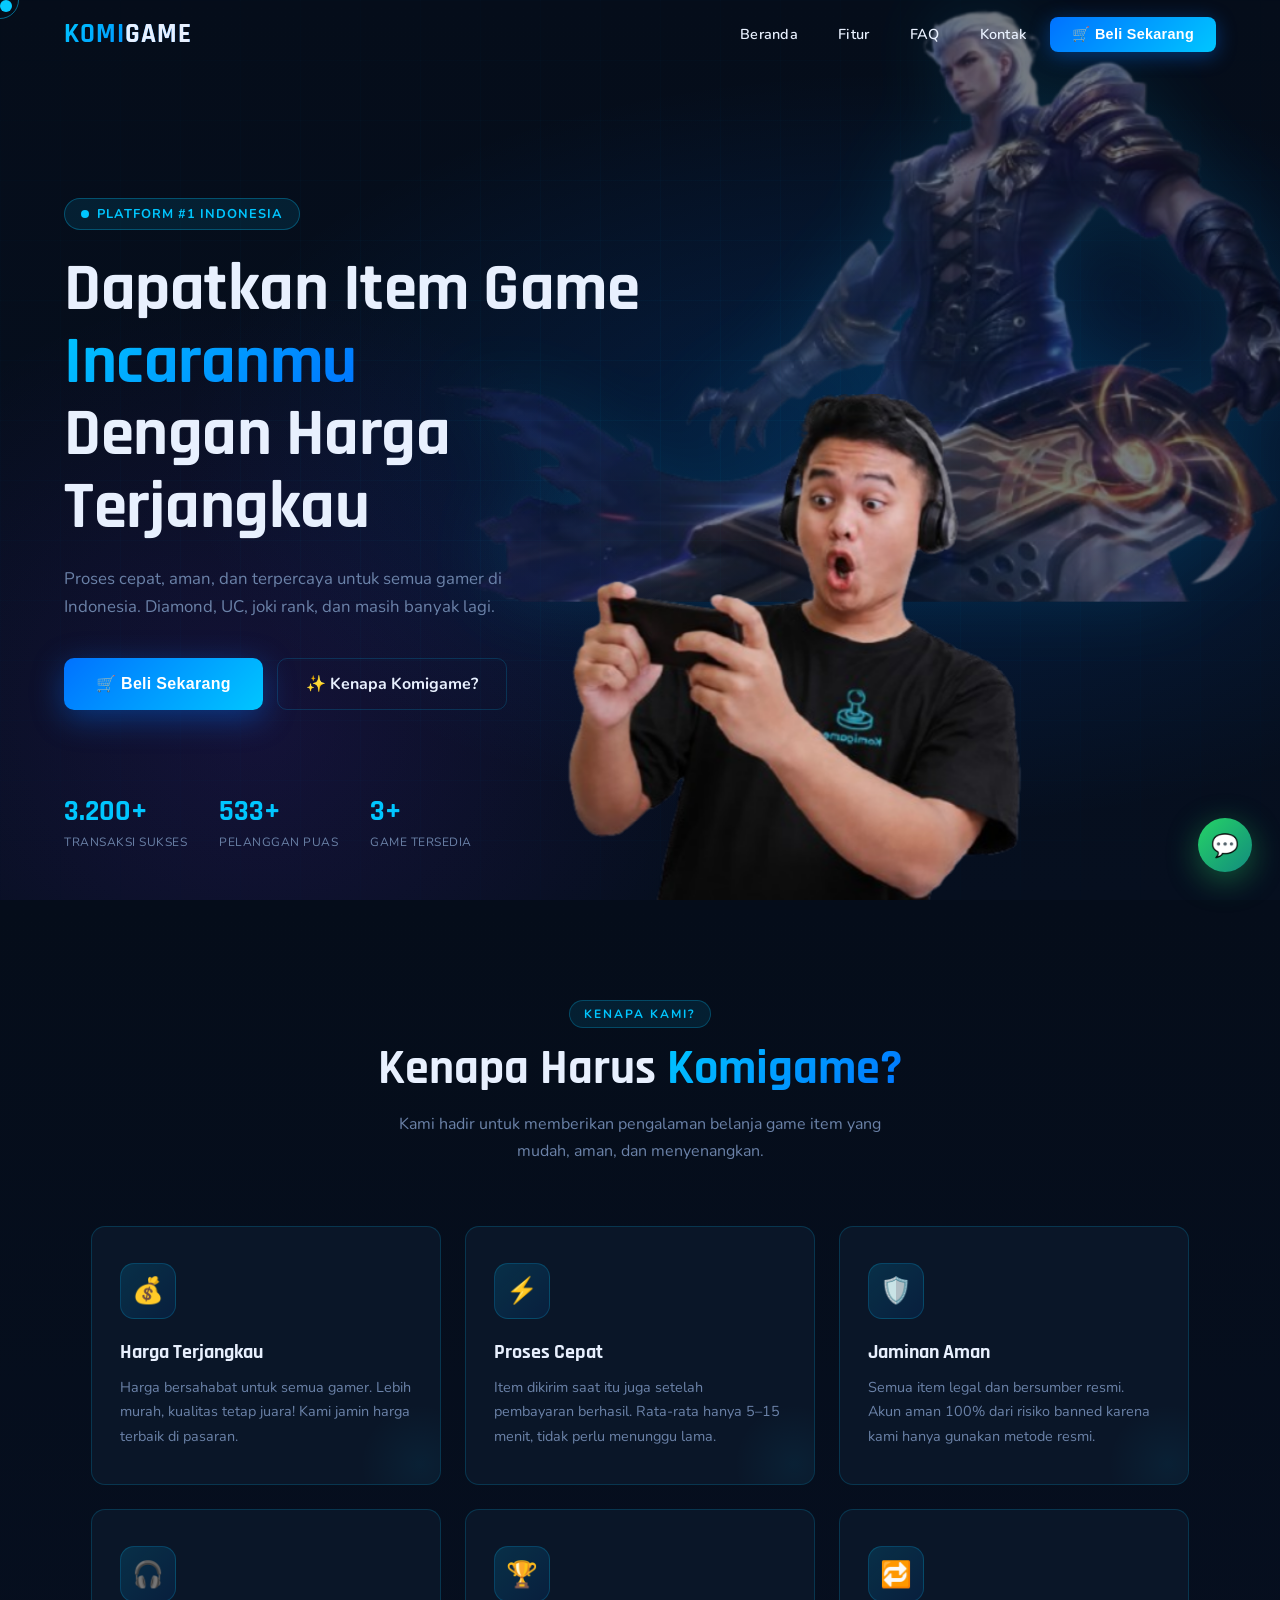
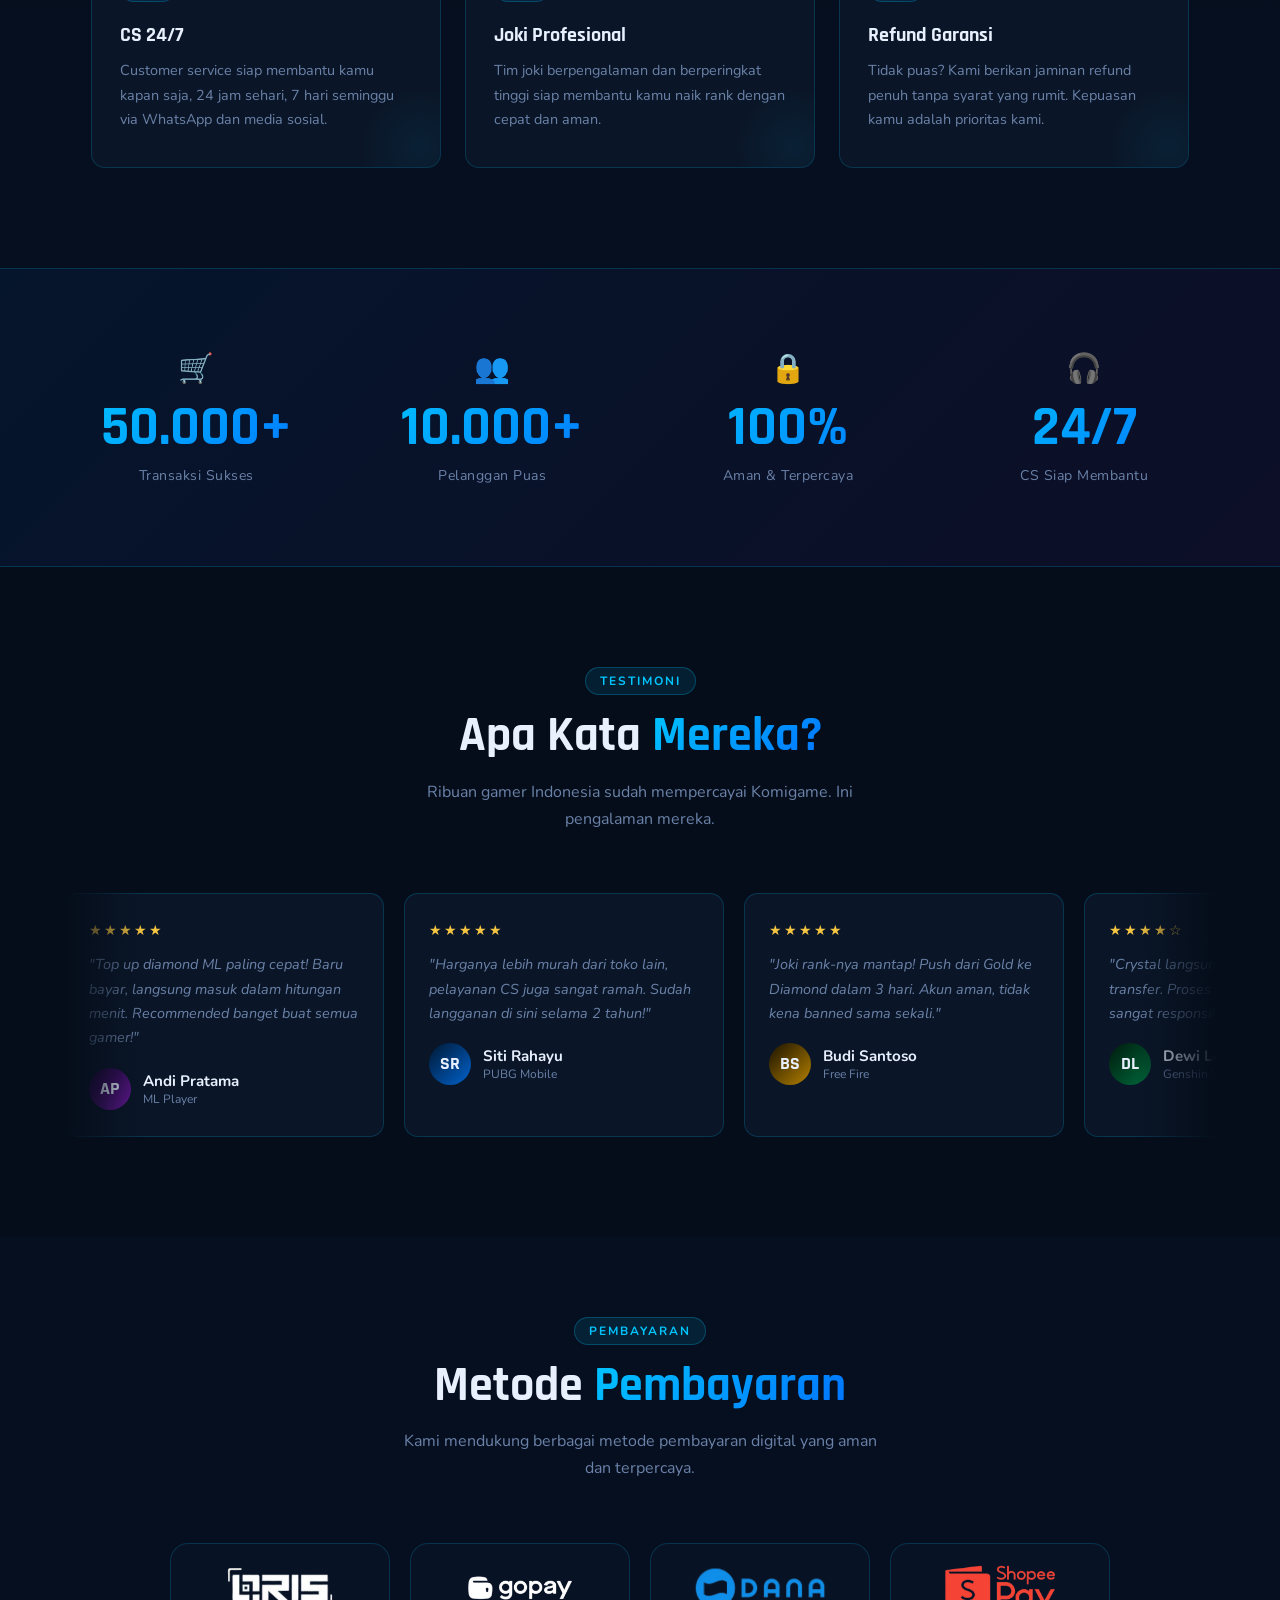
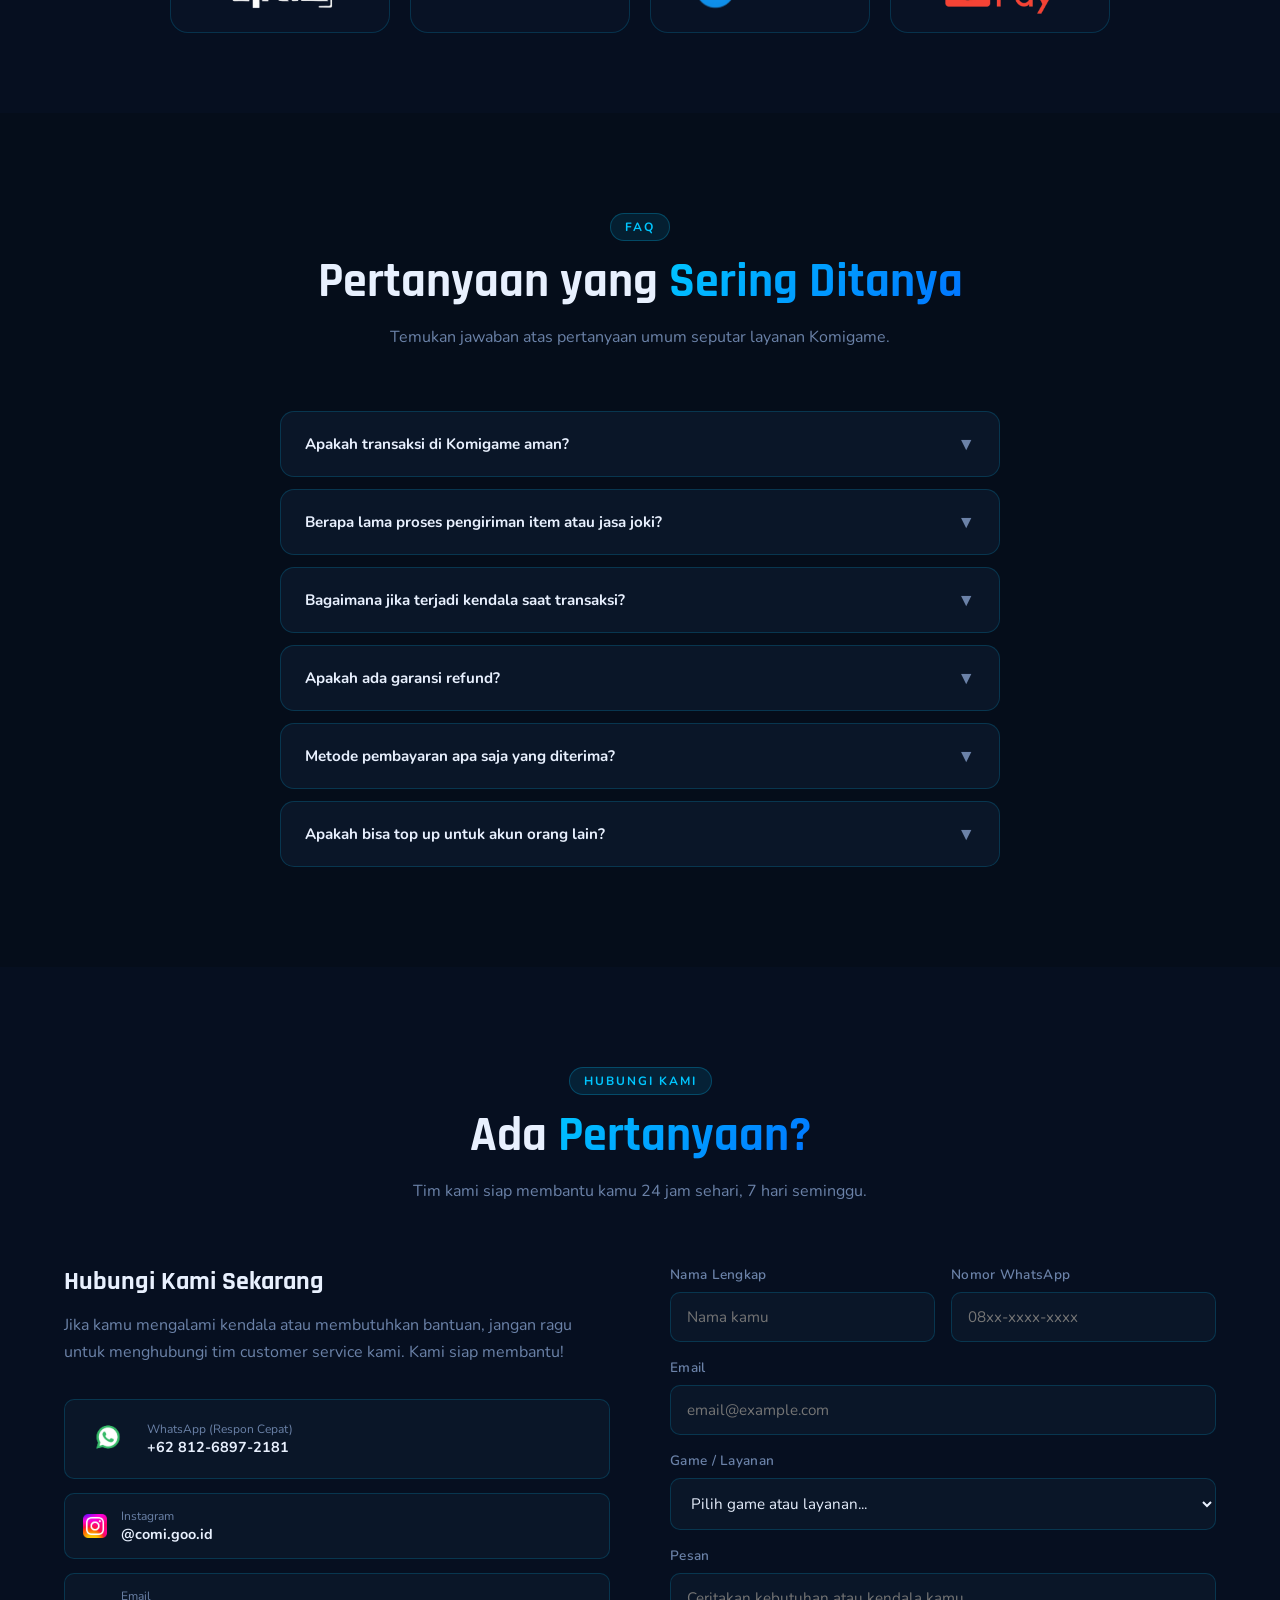
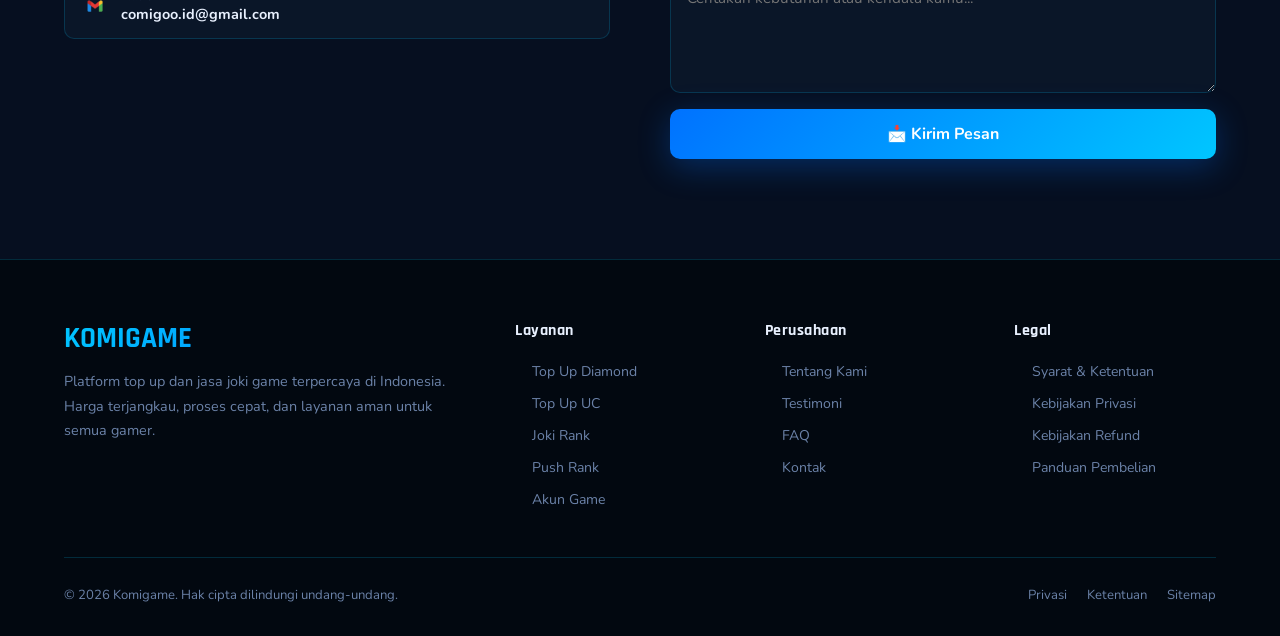
==== commit 8703d0ec: "Update index.html" ====
--- a/Komigame/index.html
+++ b/Komigame/index.html
@@ -1,16 +1,6 @@
 <!DOCTYPE html>
 <html lang="id" data-theme="dark">
 <head>
-<!-- Google tag (gtag.js) -->
-<script async src="https://www.googletagmanager.com/gtag/js?id=G-70ZSMBXP6T"></script>
-<script>
-  window.dataLayer = window.dataLayer || [];
-  function gtag(){dataLayer.push(arguments);}
-  gtag('js', new Date());
-
-  gtag('config', 'G-70ZSMBXP6T');
-</script>
-  
   <meta charset="UTF-8">
   <meta name="viewport" content="width=device-width, initial-scale=1.0">
   <title>Komigame — Item Game & Joki Terpercaya</title>
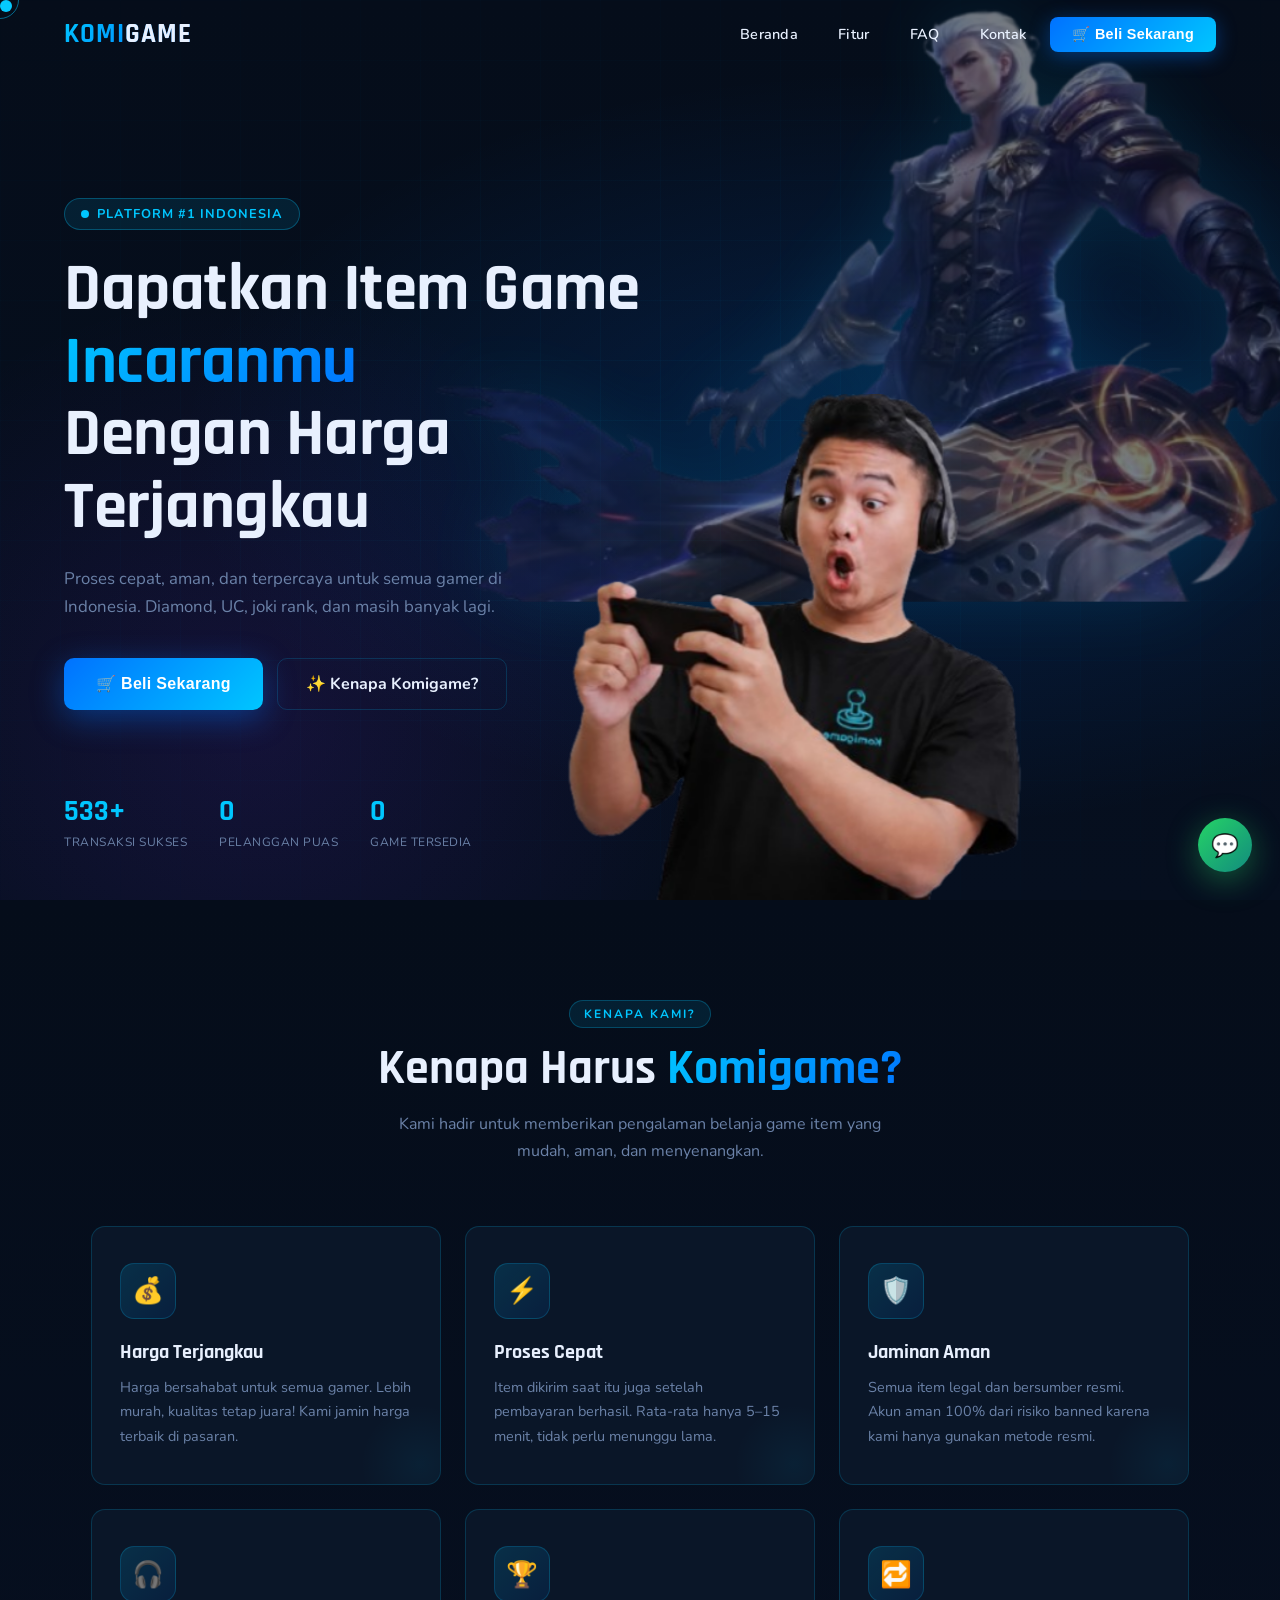
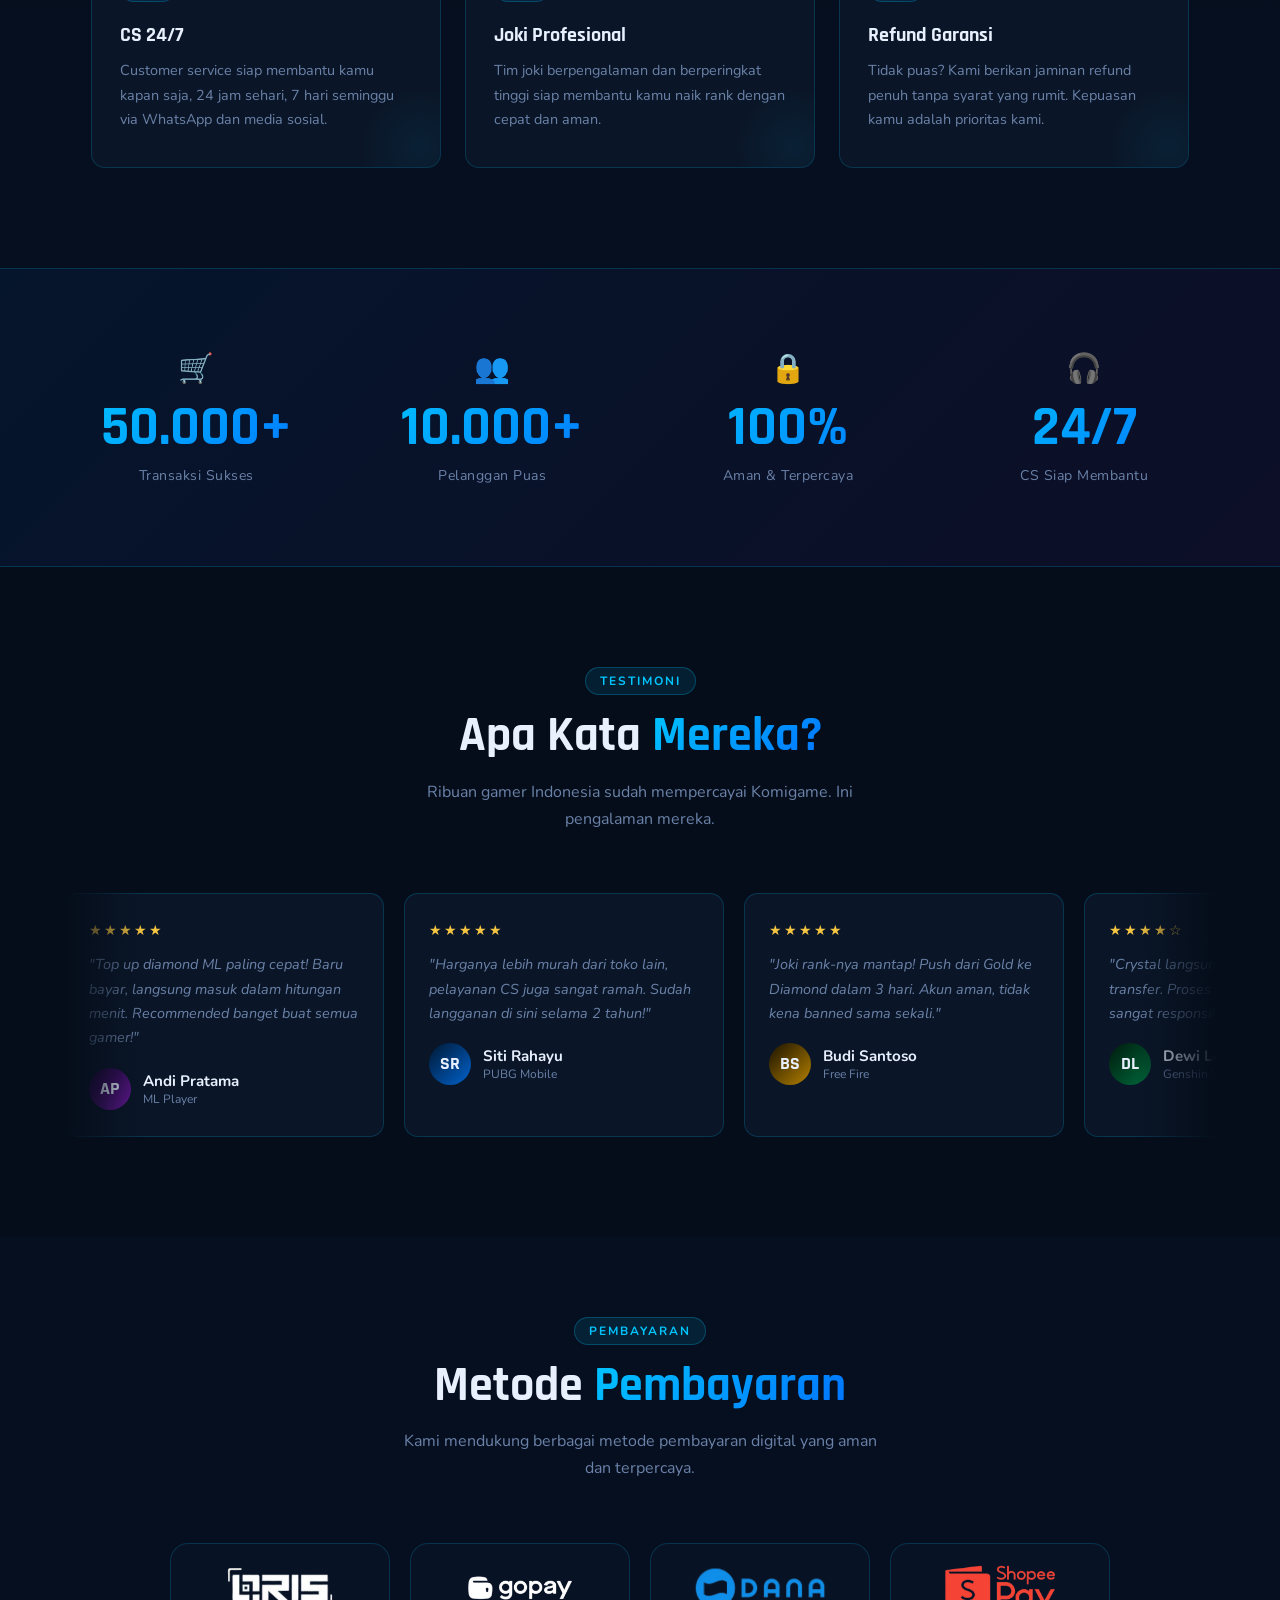
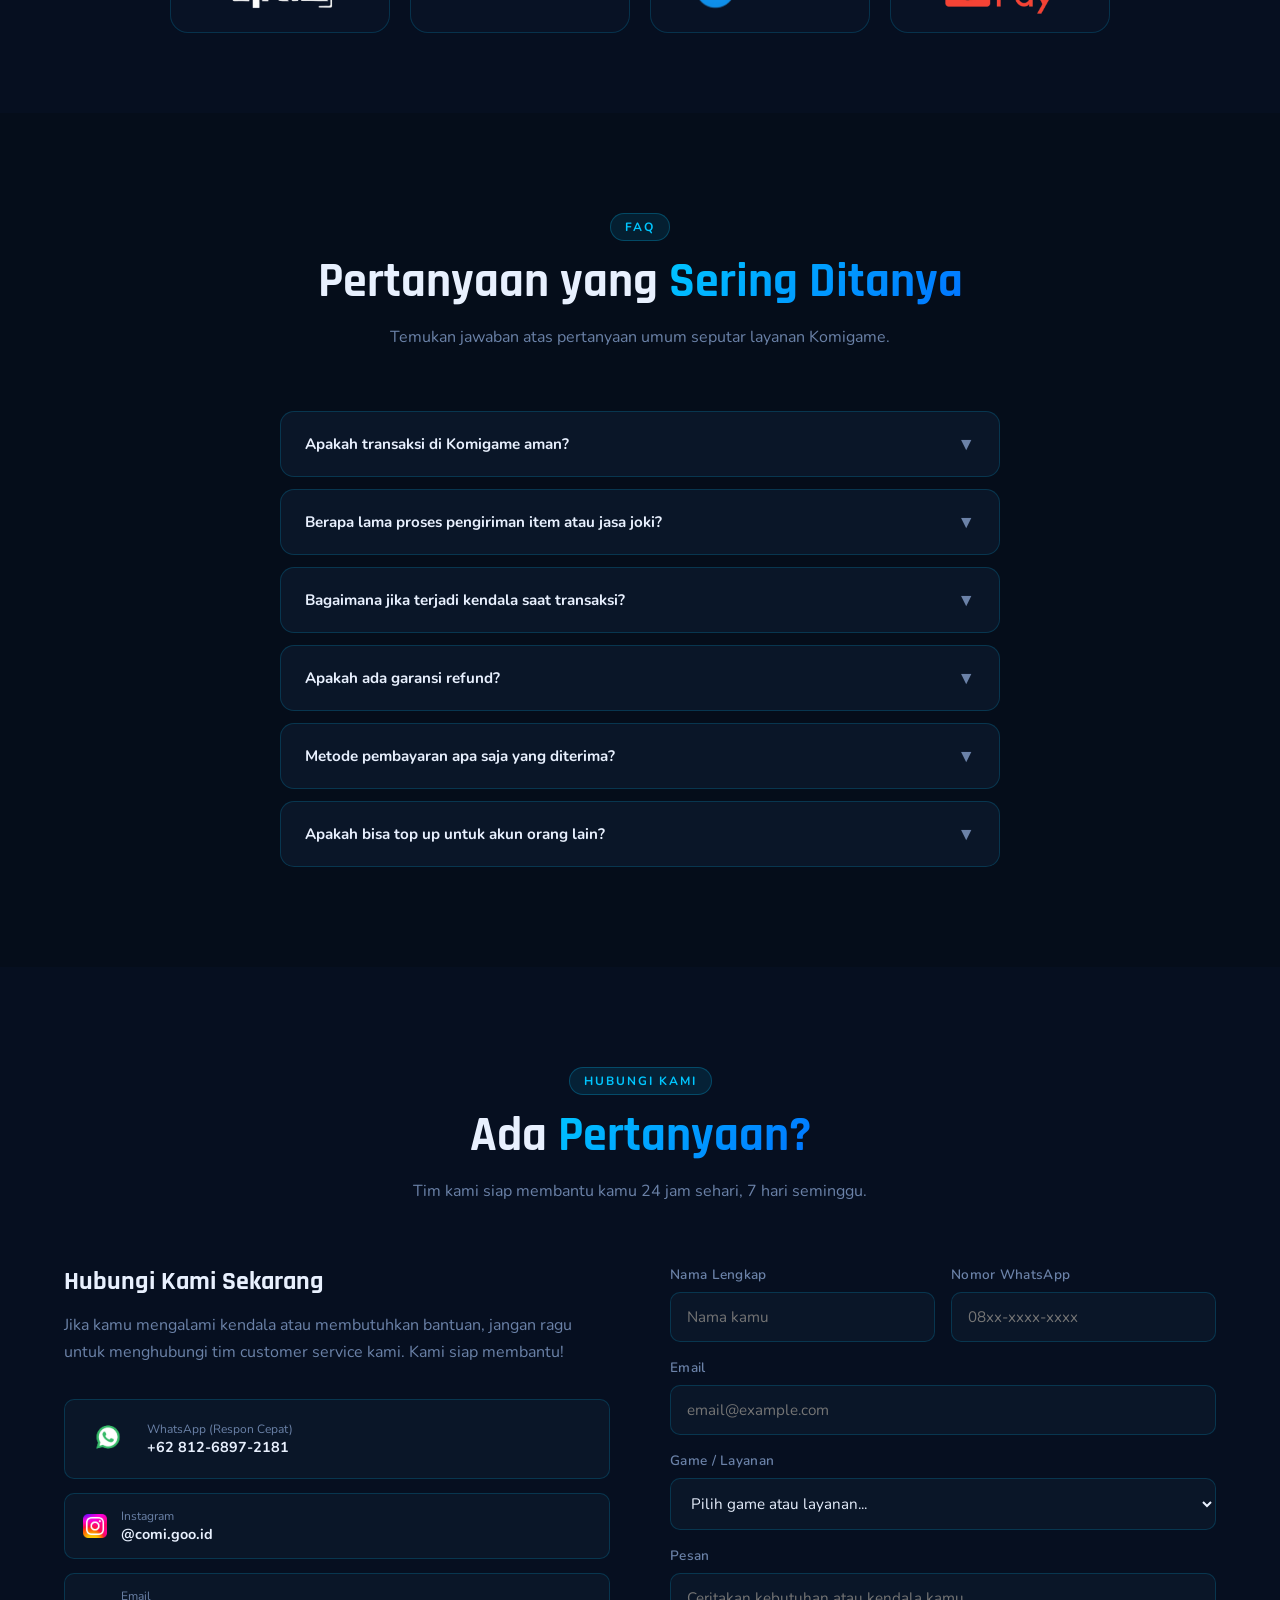
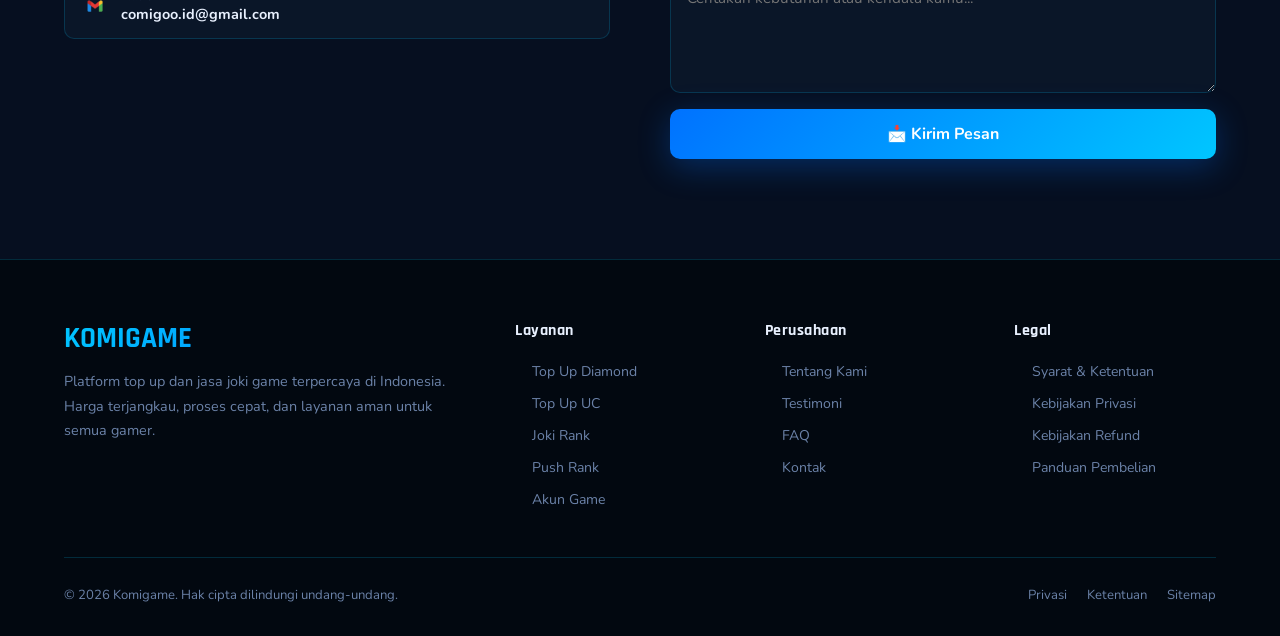
==== commit 1aaf8842: "Update index.html" ====
--- a/Komigame/index.html
+++ b/Komigame/index.html
@@ -1,6 +1,16 @@
 <!DOCTYPE html>
 <html lang="id" data-theme="dark">
 <head>
+  <!-- Google tag (gtag.js) -->
+<script async src="https://www.googletagmanager.com/gtag/js?id=G-70ZSMBXP6T"></script>
+<script>
+  window.dataLayer = window.dataLayer || [];
+  function gtag(){dataLayer.push(arguments);}
+  gtag('js', new Date());
+
+  gtag('config', 'G-70ZSMBXP6T');
+</script>
+  
   <meta charset="UTF-8">
   <meta name="viewport" content="width=device-width, initial-scale=1.0">
   <title>Komigame — Item Game & Joki Terpercaya</title>
--- a/Komigame/style.css
+++ b/Komigame/style.css
@@ -744,230 +744,230 @@
   .hero-stats { flex-wrap: wrap; gap: 16px; }
   .hero-cta { flex-direction: column; }
   .btn-primary, .btn-outline { width: 100%; justify-content: center; }
-}
-/* ─── NAV TOGGLE ACTIVE STATE ───────────────────── */
-.nav-toggle.active span:nth-child(1) { transform: translateY(7px) rotate(45deg); }
-.nav-toggle.active span:nth-child(2) { opacity: 0; }
-.nav-toggle.active span:nth-child(3) { transform: translateY(-7px) rotate(-45deg); }
-
-/* ═══════════════════════════════════════════════
-   CATALOG MODAL
-═══════════════════════════════════════════════ */
-.modal-overlay {
-  display: none;
-  position: fixed; inset: 0; z-index: 2000;
-  background: rgba(0,0,0,0.75);
-  backdrop-filter: blur(8px);
-  align-items: center; justify-content: center;
-  padding: 16px;
-}
-.modal-overlay.open { display: flex; }
-
-.modal-box {
-  background: var(--bg-card);
-  border: 1px solid var(--border);
-  border-radius: 20px;
-  width: 100%; max-width: 780px;
-  max-height: 90vh;
-  overflow-y: auto;
-  padding: 28px;
-  position: relative;
-  box-shadow: 0 40px 100px rgba(0,0,0,0.6), 0 0 0 1px rgba(0,198,255,0.1);
-  scrollbar-width: thin;
-  scrollbar-color: var(--border) transparent;
-}
-.modal-box::-webkit-scrollbar { width: 5px; }
-.modal-box::-webkit-scrollbar-track { background: transparent; }
-.modal-box::-webkit-scrollbar-thumb { background: var(--border); border-radius: 3px; }
-
-.modal-step { display: none; }
-.modal-step.active { display: block; }
-
-.modal-header {
-  display: flex; align-items: center; gap: 12px;
-  margin-bottom: 6px;
-}
-.modal-header h2 {
-  font-family: 'Rajdhani', sans-serif;
-  font-size: 1.5rem; font-weight: 700;
-  flex: 1;
-}
-.modal-close {
-  background: rgba(255,255,255,0.06); border: 1px solid var(--border);
-  border-radius: 8px; width: 36px; height: 36px;
-  cursor: pointer; color: var(--text-muted); font-size: 1rem;
-  display: flex; align-items: center; justify-content: center;
-  transition: background var(--transition), color var(--transition);
-  flex-shrink: 0;
-}
-.modal-close:hover { background: rgba(255,80,80,0.15); color: #ff5050; border-color: rgba(255,80,80,0.3); }
-.modal-back {
-  background: rgba(0,198,255,0.08); border: 1px solid rgba(0,198,255,0.2);
-  border-radius: 8px; padding: 7px 14px;
-  cursor: pointer; color: var(--accent); font-size: .85rem; font-weight: 700;
-  transition: background var(--transition);
-  flex-shrink: 0;
-}
-.modal-back:hover { background: rgba(0,198,255,0.15); }
-.modal-sub { color: var(--text-muted); font-size: .88rem; margin-bottom: 20px; }
-
-/* Category tabs */
-.cat-tabs {
-  display: flex; gap: 8px; margin-bottom: 20px; flex-wrap: wrap;
-}
-.cat-tab {
-  background: rgba(255,255,255,0.05); border: 1px solid var(--border);
-  border-radius: 8px; padding: 7px 18px; cursor: pointer;
-  color: var(--text-muted); font-size: .85rem; font-weight: 600;
-  transition: all var(--transition);
-}
-.cat-tab.active,
-.cat-tab:hover {
-  background: rgba(0,198,255,0.12); border-color: rgba(0,198,255,0.35);
-  color: var(--accent);
-}
-
-/* Game modal grid */
-.games-modal-grid {
-  display: grid;
-  grid-template-columns: repeat(auto-fill, minmax(140px, 1fr));
-  gap: 14px;
-}
-.game-modal-card {
-  background: var(--bg-base); border: 1px solid var(--border);
-  border-radius: 12px; overflow: hidden; cursor: pointer;
-  transition: transform var(--transition), box-shadow var(--transition), border-color var(--transition);
-}
-.game-modal-card:hover {
-  transform: translateY(-4px) scale(1.02);
-  box-shadow: 0 12px 40px rgba(0,0,0,0.4), 0 0 20px rgba(0,198,255,0.1);
-  border-color: rgba(0,198,255,0.3);
-}
-.gmc-thumb {
-  height: 100px; display: flex; align-items: center; justify-content: center;
-  position: relative;
-}
-.gmc-emoji { font-size: 2.4rem; }
-.gmc-badge {
-  position: absolute; top: 8px; right: 8px;
-  background: linear-gradient(135deg, var(--accent2), var(--accent));
-  color: #fff; font-size: .6rem; font-weight: 800;
-  padding: 2px 7px; border-radius: 4px; letter-spacing: .5px; text-transform: uppercase;
-}
-.gmc-info { padding: 10px 12px 12px; }
-.gmc-name { font-family: 'Rajdhani', sans-serif; font-size: .95rem; font-weight: 700; margin-bottom: 3px; }
-.gmc-type { color: var(--text-muted); font-size: .72rem; }
-
-/* Item cards grid */
-.items-grid {
-  display: grid;
-  grid-template-columns: repeat(auto-fill, minmax(150px, 1fr));
-  gap: 12px;
-}
-.item-card {
-  background: var(--bg-base); border: 1.5px solid var(--border);
-  border-radius: 12px; padding: 16px 14px;
-  cursor: pointer; text-align: center;
-  transition: transform var(--transition), border-color var(--transition), box-shadow var(--transition);
-}
-.item-card:hover {
-  transform: translateY(-3px);
-  border-color: var(--accent);
-  box-shadow: 0 8px 30px rgba(0,198,255,0.15);
-}
-.item-name { font-family: 'Rajdhani', sans-serif; font-size: 1rem; font-weight: 700; margin-bottom: 4px; }
-.item-bonus { color: var(--gold); font-size: .75rem; font-weight: 600; margin-bottom: 6px; }
-.item-price {
-  color: var(--accent); font-weight: 800; font-size: .9rem;
-  background: rgba(0,198,255,0.08); border-radius: 6px;
-  padding: 4px 8px; display: inline-block; margin-top: 6px;
-}
-
-/* Order summary */
-.order-summary {
-  background: rgba(0,198,255,0.06); border: 1px solid rgba(0,198,255,0.2);
-  border-radius: 12px; padding: 16px 20px; margin-bottom: 22px;
-}
-.os-row {
-  display: flex; justify-content: space-between; align-items: center;
-  padding: 6px 0;
-}
-.os-row + .os-row { border-top: 1px solid rgba(255,255,255,0.05); }
-.os-label { color: var(--text-muted); font-size: .85rem; }
-.os-value { font-weight: 700; font-size: .9rem; }
-.os-total .os-label { color: var(--text-primary); font-weight: 700; }
-.os-total .os-value { color: var(--accent); font-size: 1.1rem; }
-.bonus-txt { color: var(--gold); }
-
-/* Transaction form */
-.tx-form { display: flex; flex-direction: column; gap: 16px; }
-
-/* Payment method grid */
-.payment-method-grid {
-  display: grid; grid-template-columns: repeat(auto-fill, minmax(110px, 1fr)); gap: 10px;
-}
-.pm-option {
-  display: flex; align-items: center; gap: 8px;
-  background: var(--bg-base); border: 1.5px solid var(--border);
-  border-radius: 9px; padding: 10px 14px; cursor: pointer;
-  transition: border-color var(--transition), background var(--transition);
-  font-weight: 600; font-size: .88rem;
-}
-.pm-option:has(input:checked) {
-  border-color: var(--accent); background: rgba(0,198,255,0.1); color: var(--accent);
-}
-.pm-option input { accent-color: var(--accent); }
-
-.full-width { width: 100%; }
-
-/* Success step */
-.success-body { text-align: center; padding: 20px 0 8px; }
-.success-icon { font-size: 4rem; margin-bottom: 16px; }
-.success-body h3 {
-  font-family: 'Rajdhani', sans-serif; font-size: 1.6rem; font-weight: 700; margin-bottom: 10px;
-}
-.success-body p { color: var(--text-muted); font-size: .95rem; line-height: 1.6; margin-bottom: 8px; }
-.success-order-id {
-  display: inline-block; background: rgba(0,198,255,0.1); border: 1px solid rgba(0,198,255,0.3);
-  border-radius: 8px; padding: 8px 20px; font-family: 'Rajdhani', sans-serif;
-  font-size: 1rem; font-weight: 700; color: var(--accent);
-  letter-spacing: 1px; margin: 12px 0;
-}
-.success-note { font-size: .85rem !important; color: var(--text-muted); }
-
-/* ─── RESPONSIVE IMPROVEMENTS ───────────────────── */
-/* Ensure hero images scale well */
-@media (max-width: 1200px) {
-  .hero-character { width: 800px; right: -80px; }
-  .hero-player { width: 650px; }
-}
-@media (max-width: 900px) {
-  .hero-character { width: 600px; right: -60px; opacity: .3; }
-  .hero-player { width: 480px; }
-}
-@media (max-width: 768px) {
-  .hero-character { width: 400px; right: -40px; opacity: .2; }
-  .hero-player { width: 320px; right: 0; }
-  .hero-stats { gap: 20px; }
-  .modal-box { padding: 18px 14px; border-radius: 16px; }
-  .modal-header h2 { font-size: 1.2rem; }
-  .games-modal-grid { grid-template-columns: repeat(auto-fill, minmax(120px,1fr)); }
-  .items-grid { grid-template-columns: repeat(auto-fill, minmax(130px,1fr)); }
-  .payment-method-grid { grid-template-columns: 1fr 1fr; }
-  .contact-wrap { grid-template-columns: 1fr; gap: 40px; }
-  .footer-grid { grid-template-columns: 1fr; gap: 32px; }
-  .footer-bottom { flex-direction: column; text-align: center; }
-  .form-row { grid-template-columns: 1fr; }
-}
-@media (max-width: 480px) {
-  .hero-character { width: 280px; opacity: .15; }
-  .hero-player { width: 240px; }
-  .hero-stats { flex-wrap: wrap; gap: 16px; }
-  .hero-cta { flex-direction: column; }
-  .btn-primary, .btn-outline { width: 100%; justify-content: center; text-align: center; }
-  .games-modal-grid { grid-template-columns: repeat(3, 1fr); }
-  .items-grid { grid-template-columns: repeat(2,1fr); }
-  .modal-overlay { padding: 8px; }
-  .modal-box { max-height: 96vh; }
-}
-
+}
+/* ─── NAV TOGGLE ACTIVE STATE ───────────────────── */
+.nav-toggle.active span:nth-child(1) { transform: translateY(7px) rotate(45deg); }
+.nav-toggle.active span:nth-child(2) { opacity: 0; }
+.nav-toggle.active span:nth-child(3) { transform: translateY(-7px) rotate(-45deg); }
+
+/* ═══════════════════════════════════════════════
+   CATALOG MODAL
+═══════════════════════════════════════════════ */
+.modal-overlay {
+  display: none;
+  position: fixed; inset: 0; z-index: 2000;
+  background: rgba(0,0,0,0.75);
+  backdrop-filter: blur(8px);
+  align-items: center; justify-content: center;
+  padding: 16px;
+}
+.modal-overlay.open { display: flex; }
+
+.modal-box {
+  background: var(--bg-card);
+  border: 1px solid var(--border);
+  border-radius: 20px;
+  width: 100%; max-width: 780px;
+  max-height: 90vh;
+  overflow-y: auto;
+  padding: 28px;
+  position: relative;
+  box-shadow: 0 40px 100px rgba(0,0,0,0.6), 0 0 0 1px rgba(0,198,255,0.1);
+  scrollbar-width: thin;
+  scrollbar-color: var(--border) transparent;
+}
+.modal-box::-webkit-scrollbar { width: 5px; }
+.modal-box::-webkit-scrollbar-track { background: transparent; }
+.modal-box::-webkit-scrollbar-thumb { background: var(--border); border-radius: 3px; }
+
+.modal-step { display: none; }
+.modal-step.active { display: block; }
+
+.modal-header {
+  display: flex; align-items: center; gap: 12px;
+  margin-bottom: 6px;
+}
+.modal-header h2 {
+  font-family: 'Rajdhani', sans-serif;
+  font-size: 1.5rem; font-weight: 700;
+  flex: 1;
+}
+.modal-close {
+  background: rgba(255,255,255,0.06); border: 1px solid var(--border);
+  border-radius: 8px; width: 36px; height: 36px;
+  cursor: pointer; color: var(--text-muted); font-size: 1rem;
+  display: flex; align-items: center; justify-content: center;
+  transition: background var(--transition), color var(--transition);
+  flex-shrink: 0;
+}
+.modal-close:hover { background: rgba(255,80,80,0.15); color: #ff5050; border-color: rgba(255,80,80,0.3); }
+.modal-back {
+  background: rgba(0,198,255,0.08); border: 1px solid rgba(0,198,255,0.2);
+  border-radius: 8px; padding: 7px 14px;
+  cursor: pointer; color: var(--accent); font-size: .85rem; font-weight: 700;
+  transition: background var(--transition);
+  flex-shrink: 0;
+}
+.modal-back:hover { background: rgba(0,198,255,0.15); }
+.modal-sub { color: var(--text-muted); font-size: .88rem; margin-bottom: 20px; }
+
+/* Category tabs */
+.cat-tabs {
+  display: flex; gap: 8px; margin-bottom: 20px; flex-wrap: wrap;
+}
+.cat-tab {
+  background: rgba(255,255,255,0.05); border: 1px solid var(--border);
+  border-radius: 8px; padding: 7px 18px; cursor: pointer;
+  color: var(--text-muted); font-size: .85rem; font-weight: 600;
+  transition: all var(--transition);
+}
+.cat-tab.active,
+.cat-tab:hover {
+  background: rgba(0,198,255,0.12); border-color: rgba(0,198,255,0.35);
+  color: var(--accent);
+}
+
+/* Game modal grid */
+.games-modal-grid {
+  display: grid;
+  grid-template-columns: repeat(auto-fill, minmax(140px, 1fr));
+  gap: 14px;
+}
+.game-modal-card {
+  background: var(--bg-base); border: 1px solid var(--border);
+  border-radius: 12px; overflow: hidden; cursor: pointer;
+  transition: transform var(--transition), box-shadow var(--transition), border-color var(--transition);
+}
+.game-modal-card:hover {
+  transform: translateY(-4px) scale(1.02);
+  box-shadow: 0 12px 40px rgba(0,0,0,0.4), 0 0 20px rgba(0,198,255,0.1);
+  border-color: rgba(0,198,255,0.3);
+}
+.gmc-thumb {
+  height: 100px; display: flex; align-items: center; justify-content: center;
+  position: relative;
+}
+.gmc-emoji { font-size: 2.4rem; }
+.gmc-badge {
+  position: absolute; top: 8px; right: 8px;
+  background: linear-gradient(135deg, var(--accent2), var(--accent));
+  color: #fff; font-size: .6rem; font-weight: 800;
+  padding: 2px 7px; border-radius: 4px; letter-spacing: .5px; text-transform: uppercase;
+}
+.gmc-info { padding: 10px 12px 12px; }
+.gmc-name { font-family: 'Rajdhani', sans-serif; font-size: .95rem; font-weight: 700; margin-bottom: 3px; }
+.gmc-type { color: var(--text-muted); font-size: .72rem; }
+
+/* Item cards grid */
+.items-grid {
+  display: grid;
+  grid-template-columns: repeat(auto-fill, minmax(150px, 1fr));
+  gap: 12px;
+}
+.item-card {
+  background: var(--bg-base); border: 1.5px solid var(--border);
+  border-radius: 12px; padding: 16px 14px;
+  cursor: pointer; text-align: center;
+  transition: transform var(--transition), border-color var(--transition), box-shadow var(--transition);
+}
+.item-card:hover {
+  transform: translateY(-3px);
+  border-color: var(--accent);
+  box-shadow: 0 8px 30px rgba(0,198,255,0.15);
+}
+.item-name { font-family: 'Rajdhani', sans-serif; font-size: 1rem; font-weight: 700; margin-bottom: 4px; }
+.item-bonus { color: var(--gold); font-size: .75rem; font-weight: 600; margin-bottom: 6px; }
+.item-price {
+  color: var(--accent); font-weight: 800; font-size: .9rem;
+  background: rgba(0,198,255,0.08); border-radius: 6px;
+  padding: 4px 8px; display: inline-block; margin-top: 6px;
+}
+
+/* Order summary */
+.order-summary {
+  background: rgba(0,198,255,0.06); border: 1px solid rgba(0,198,255,0.2);
+  border-radius: 12px; padding: 16px 20px; margin-bottom: 22px;
+}
+.os-row {
+  display: flex; justify-content: space-between; align-items: center;
+  padding: 6px 0;
+}
+.os-row + .os-row { border-top: 1px solid rgba(255,255,255,0.05); }
+.os-label { color: var(--text-muted); font-size: .85rem; }
+.os-value { font-weight: 700; font-size: .9rem; }
+.os-total .os-label { color: var(--text-primary); font-weight: 700; }
+.os-total .os-value { color: var(--accent); font-size: 1.1rem; }
+.bonus-txt { color: var(--gold); }
+
+/* Transaction form */
+.tx-form { display: flex; flex-direction: column; gap: 16px; }
+
+/* Payment method grid */
+.payment-method-grid {
+  display: grid; grid-template-columns: repeat(auto-fill, minmax(110px, 1fr)); gap: 10px;
+}
+.pm-option {
+  display: flex; align-items: center; gap: 8px;
+  background: var(--bg-base); border: 1.5px solid var(--border);
+  border-radius: 9px; padding: 10px 14px; cursor: pointer;
+  transition: border-color var(--transition), background var(--transition);
+  font-weight: 600; font-size: .88rem;
+}
+.pm-option:has(input:checked) {
+  border-color: var(--accent); background: rgba(0,198,255,0.1); color: var(--accent);
+}
+.pm-option input { accent-color: var(--accent); }
+
+.full-width { width: 100%; }
+
+/* Success step */
+.success-body { text-align: center; padding: 20px 0 8px; }
+.success-icon { font-size: 4rem; margin-bottom: 16px; }
+.success-body h3 {
+  font-family: 'Rajdhani', sans-serif; font-size: 1.6rem; font-weight: 700; margin-bottom: 10px;
+}
+.success-body p { color: var(--text-muted); font-size: .95rem; line-height: 1.6; margin-bottom: 8px; }
+.success-order-id {
+  display: inline-block; background: rgba(0,198,255,0.1); border: 1px solid rgba(0,198,255,0.3);
+  border-radius: 8px; padding: 8px 20px; font-family: 'Rajdhani', sans-serif;
+  font-size: 1rem; font-weight: 700; color: var(--accent);
+  letter-spacing: 1px; margin: 12px 0;
+}
+.success-note { font-size: .85rem !important; color: var(--text-muted); }
+
+/* ─── RESPONSIVE IMPROVEMENTS ───────────────────── */
+/* Ensure hero images scale well */
+@media (max-width: 1200px) {
+  .hero-character { width: 800px; right: -80px; }
+  .hero-player { width: 650px; }
+}
+@media (max-width: 900px) {
+  .hero-character { width: 600px; right: -60px; opacity: .3; }
+  .hero-player { width: 480px; }
+}
+@media (max-width: 768px) {
+  .hero-character { width: 400px; right: -40px; opacity: .2; }
+  .hero-player { width: 320px; right: 0; }
+  .hero-stats { gap: 20px; }
+  .modal-box { padding: 18px 14px; border-radius: 16px; }
+  .modal-header h2 { font-size: 1.2rem; }
+  .games-modal-grid { grid-template-columns: repeat(auto-fill, minmax(120px,1fr)); }
+  .items-grid { grid-template-columns: repeat(auto-fill, minmax(130px,1fr)); }
+  .payment-method-grid { grid-template-columns: 1fr 1fr; }
+  .contact-wrap { grid-template-columns: 1fr; gap: 40px; }
+  .footer-grid { grid-template-columns: 1fr; gap: 32px; }
+  .footer-bottom { flex-direction: column; text-align: center; }
+  .form-row { grid-template-columns: 1fr; }
+}
+@media (max-width: 480px) {
+  .hero-character { width: 280px; opacity: .15; }
+  .hero-player { width: 240px; }
+  .hero-stats { flex-wrap: wrap; gap: 16px; }
+  .hero-cta { flex-direction: column; }
+  .btn-primary, .btn-outline { width: 100%; justify-content: center; text-align: center; }
+  .games-modal-grid { grid-template-columns: repeat(3, 1fr); }
+  .items-grid { grid-template-columns: repeat(2,1fr); }
+  .modal-overlay { padding: 8px; }
+  .modal-box { max-height: 96vh; }
+}
+
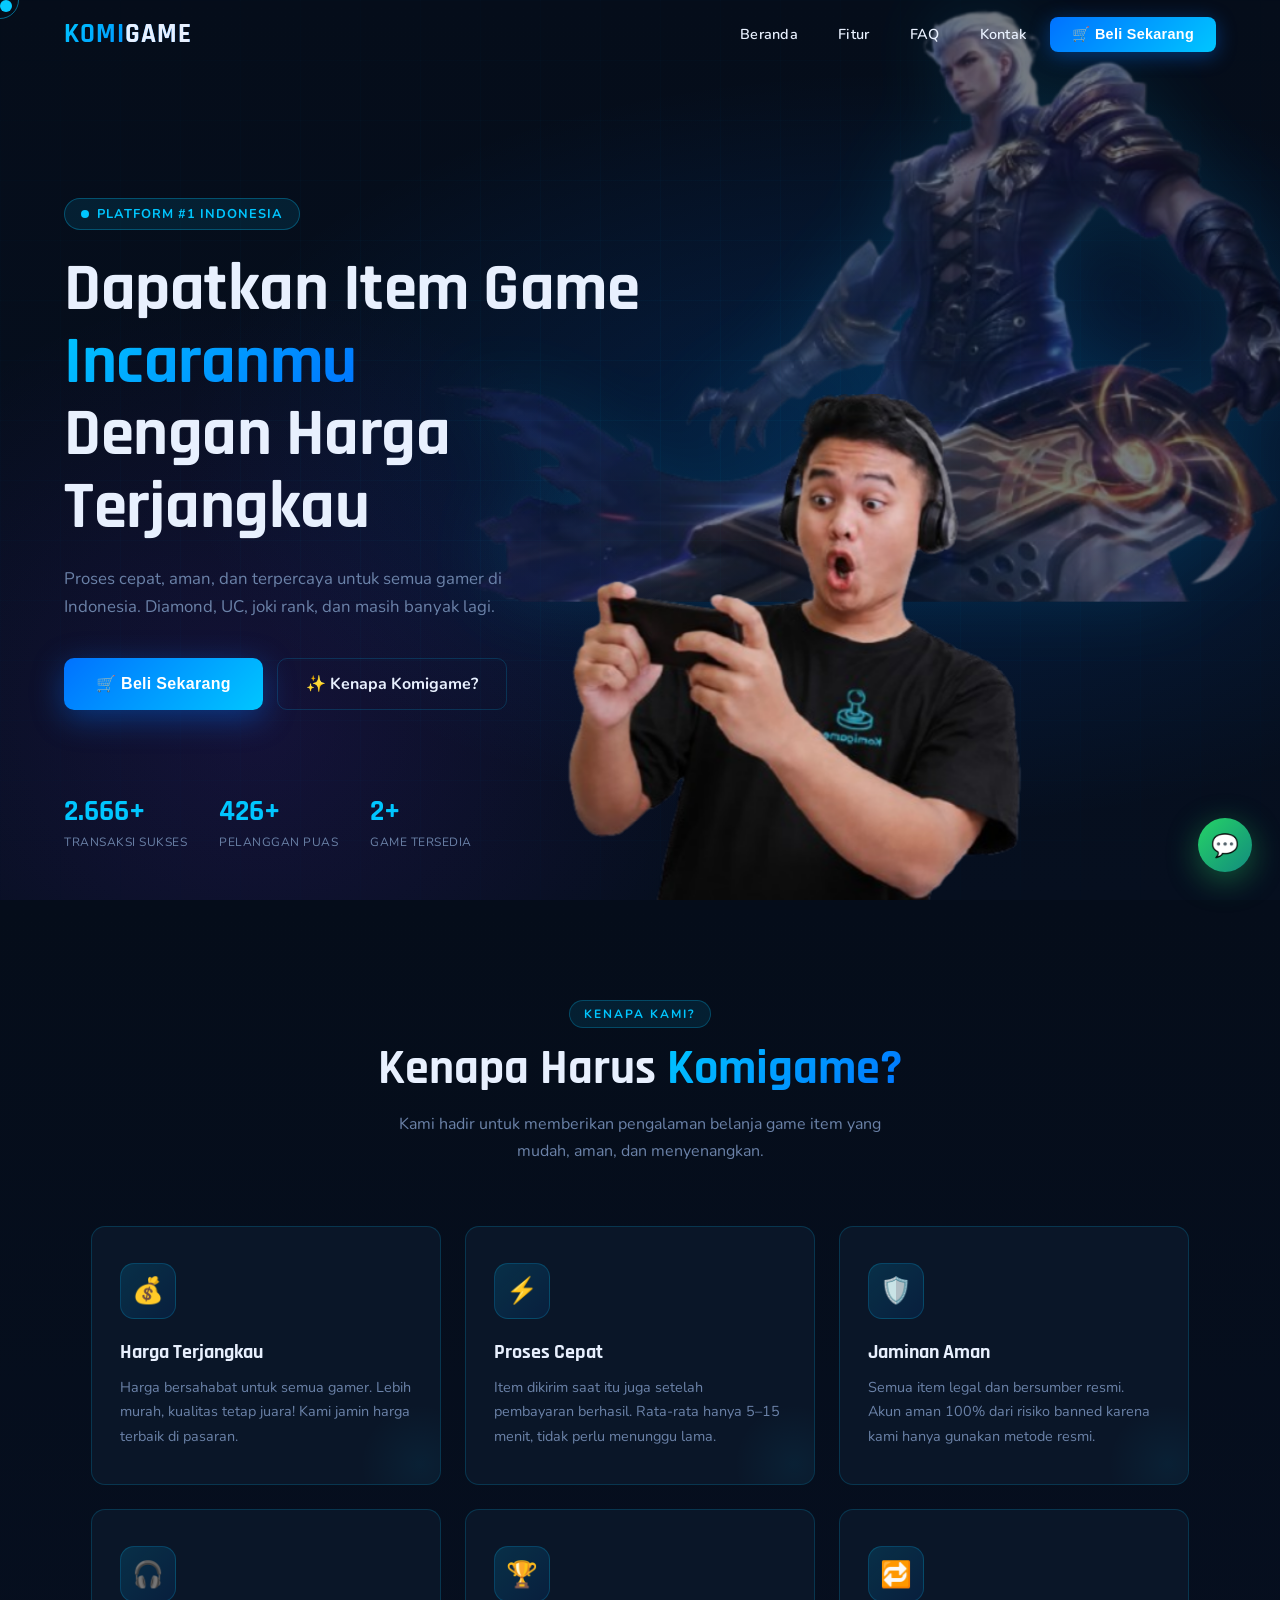
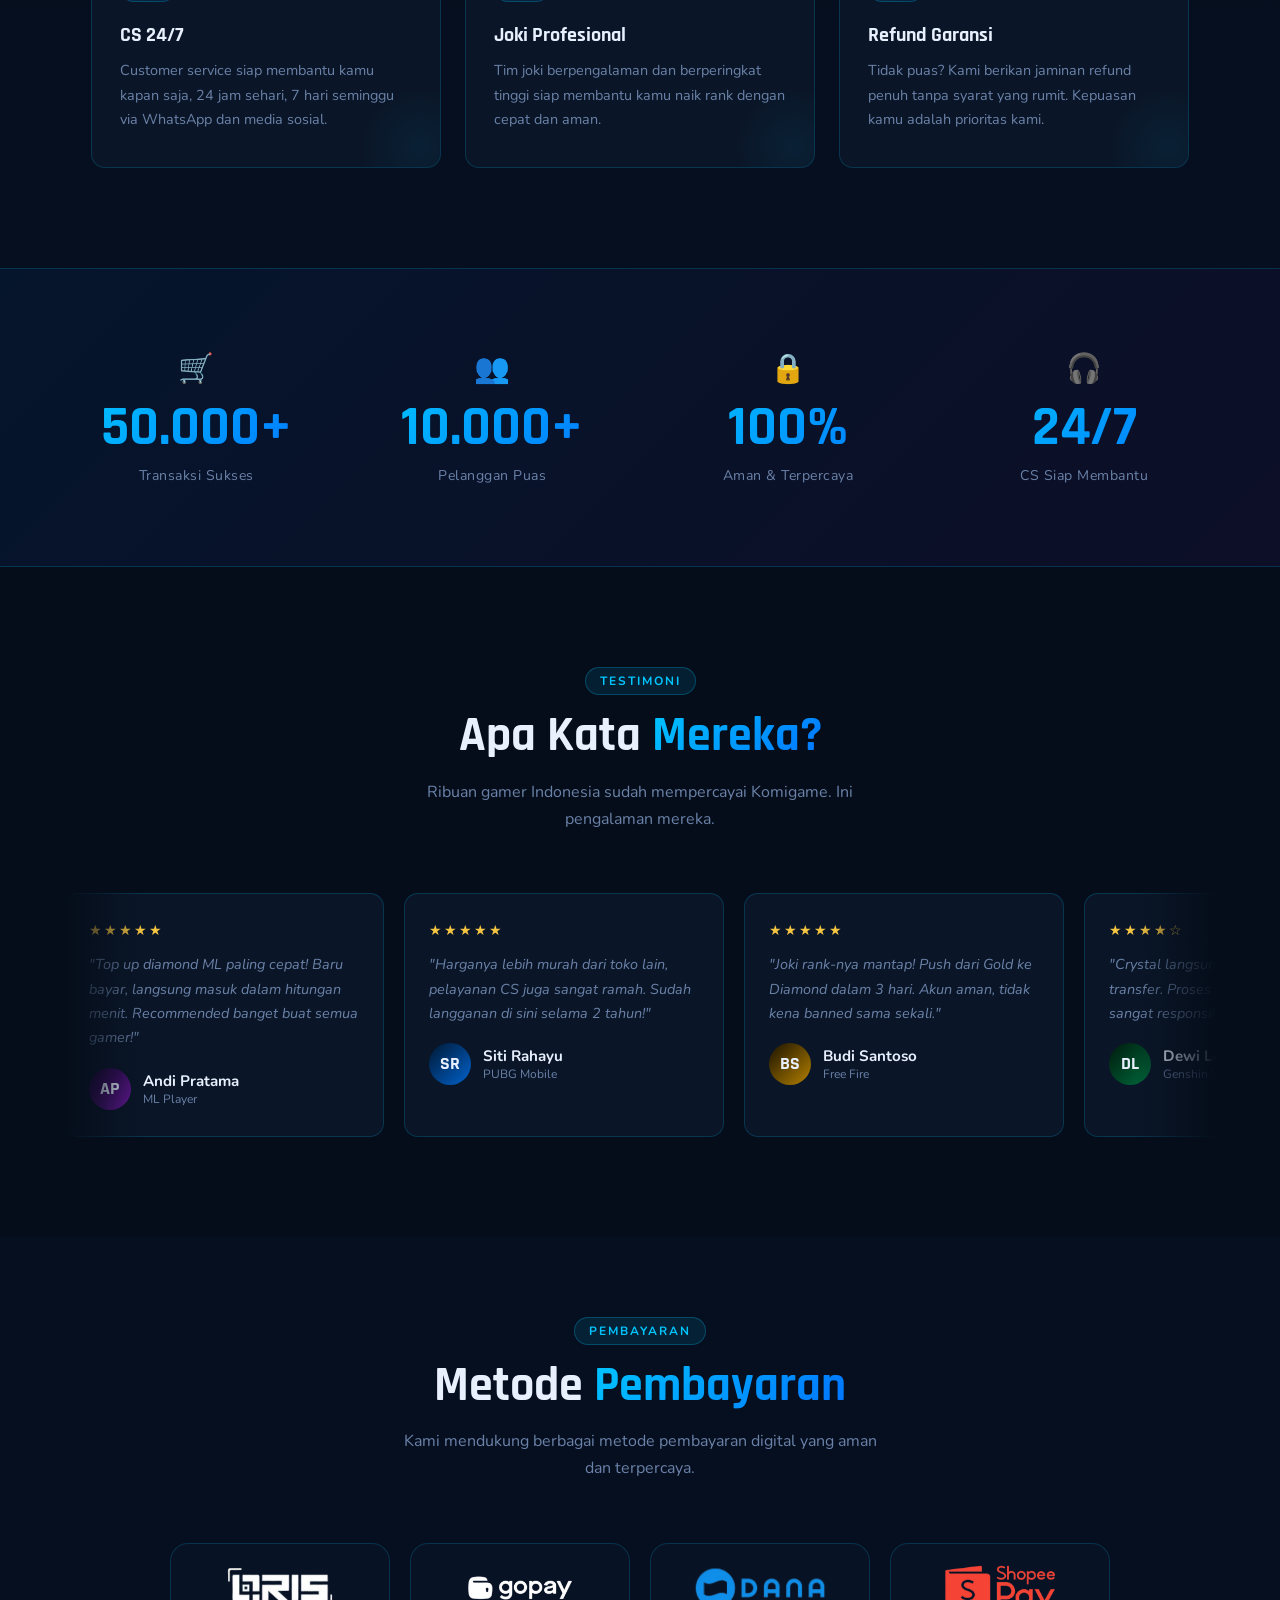
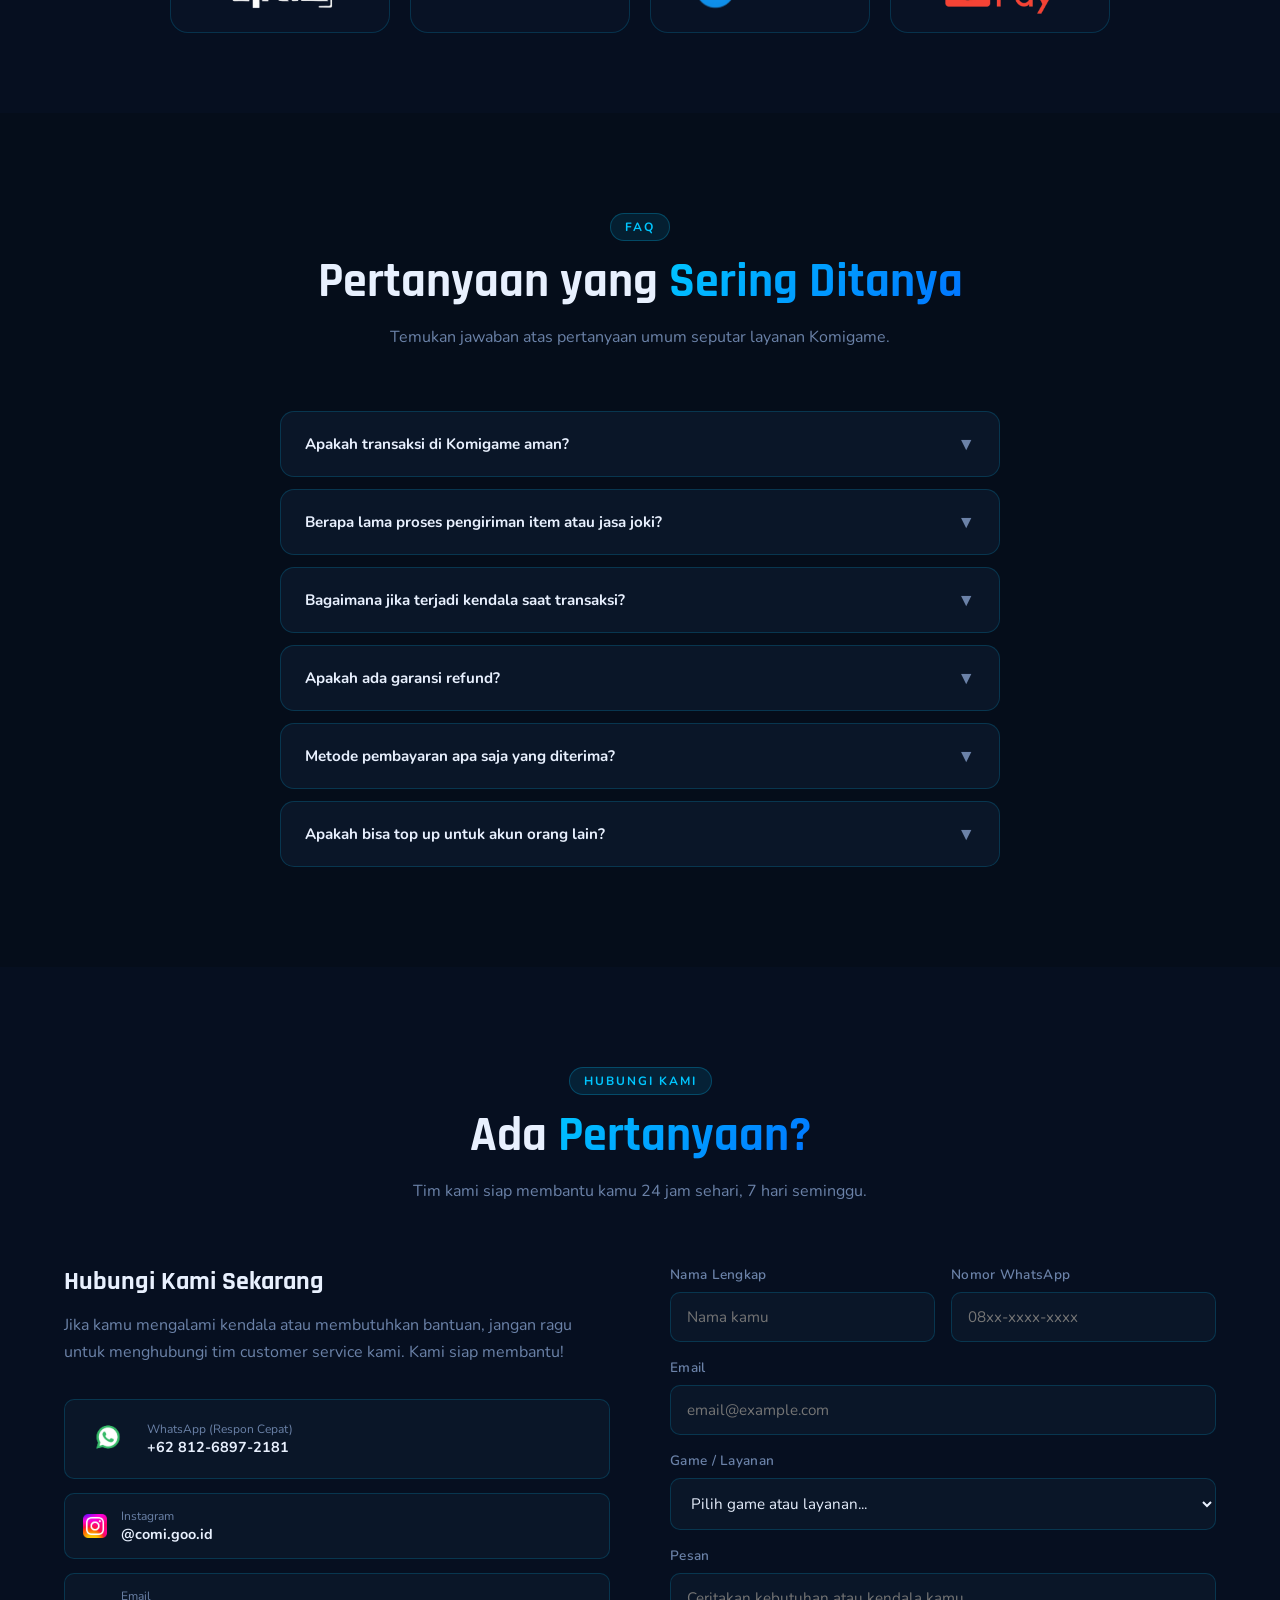
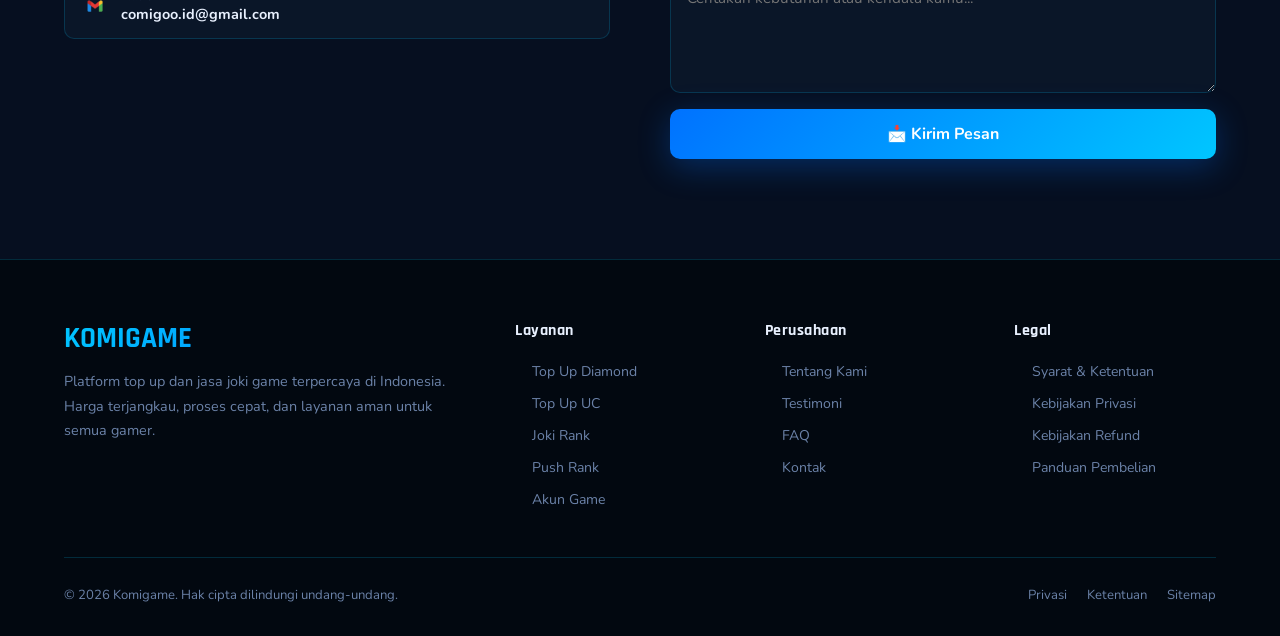
==== commit c473d5b1: "Add files via upload" ====
--- a/Komigame/index.html
+++ b/Komigame/index.html
@@ -397,13 +397,21 @@
 
       <!-- Form -->
       <div class="tx-form">
-        <div class="form-group">
-          <label>User ID Game <span class="required">*</span></label>
+        <div class="form-group" id="txRegionGroup">
+          <label>Region Account <span class="required">*</span></label>
+          <input type="text" id="txRegion" placeholder="Contoh: Indonesia / Asia">
+        </div>
+        <div class="form-group">
+          <label>ID <span class="required">*</span></label>
           <input type="text" id="txUserId" placeholder="Masukkan User ID kamu" required>
         </div>
         <div class="form-group" id="txServerGroup">
-          <label>Server / Zone ID</label>
-          <input type="text" id="txServerId" placeholder="Contoh: 12345 (Mobile Legends)">
+          <label>Server <span class="required">*</span></label>
+          <input type="text" id="txServerId" placeholder="Contoh: 12345">
+        </div>
+        <div class="form-group">
+          <label>Nickname Acc <span class="required">*</span></label>
+          <input type="text" id="txNickname" placeholder="Nama karakter di game" required>
         </div>
         <div class="form-group">
           <label>Nomor WhatsApp <span class="required">*</span></label>
--- a/Komigame/style.css
+++ b/Komigame/style.css
@@ -1,6 +1,9 @@
 /* ─── RESET & BASE ─────────────────────────────── */
 *, *::before, *::after { box-sizing: border-box; margin: 0; padding: 0; }
 html { scroll-behavior: smooth; font-size: 16px; }
+
+/* ─── RESPONSIVE IMAGES (GLOBAL SAFETY NET) ─────── */
+img { max-width: 100%; height: auto; }
 
 :root {
   --bg-base:      #050d1a;
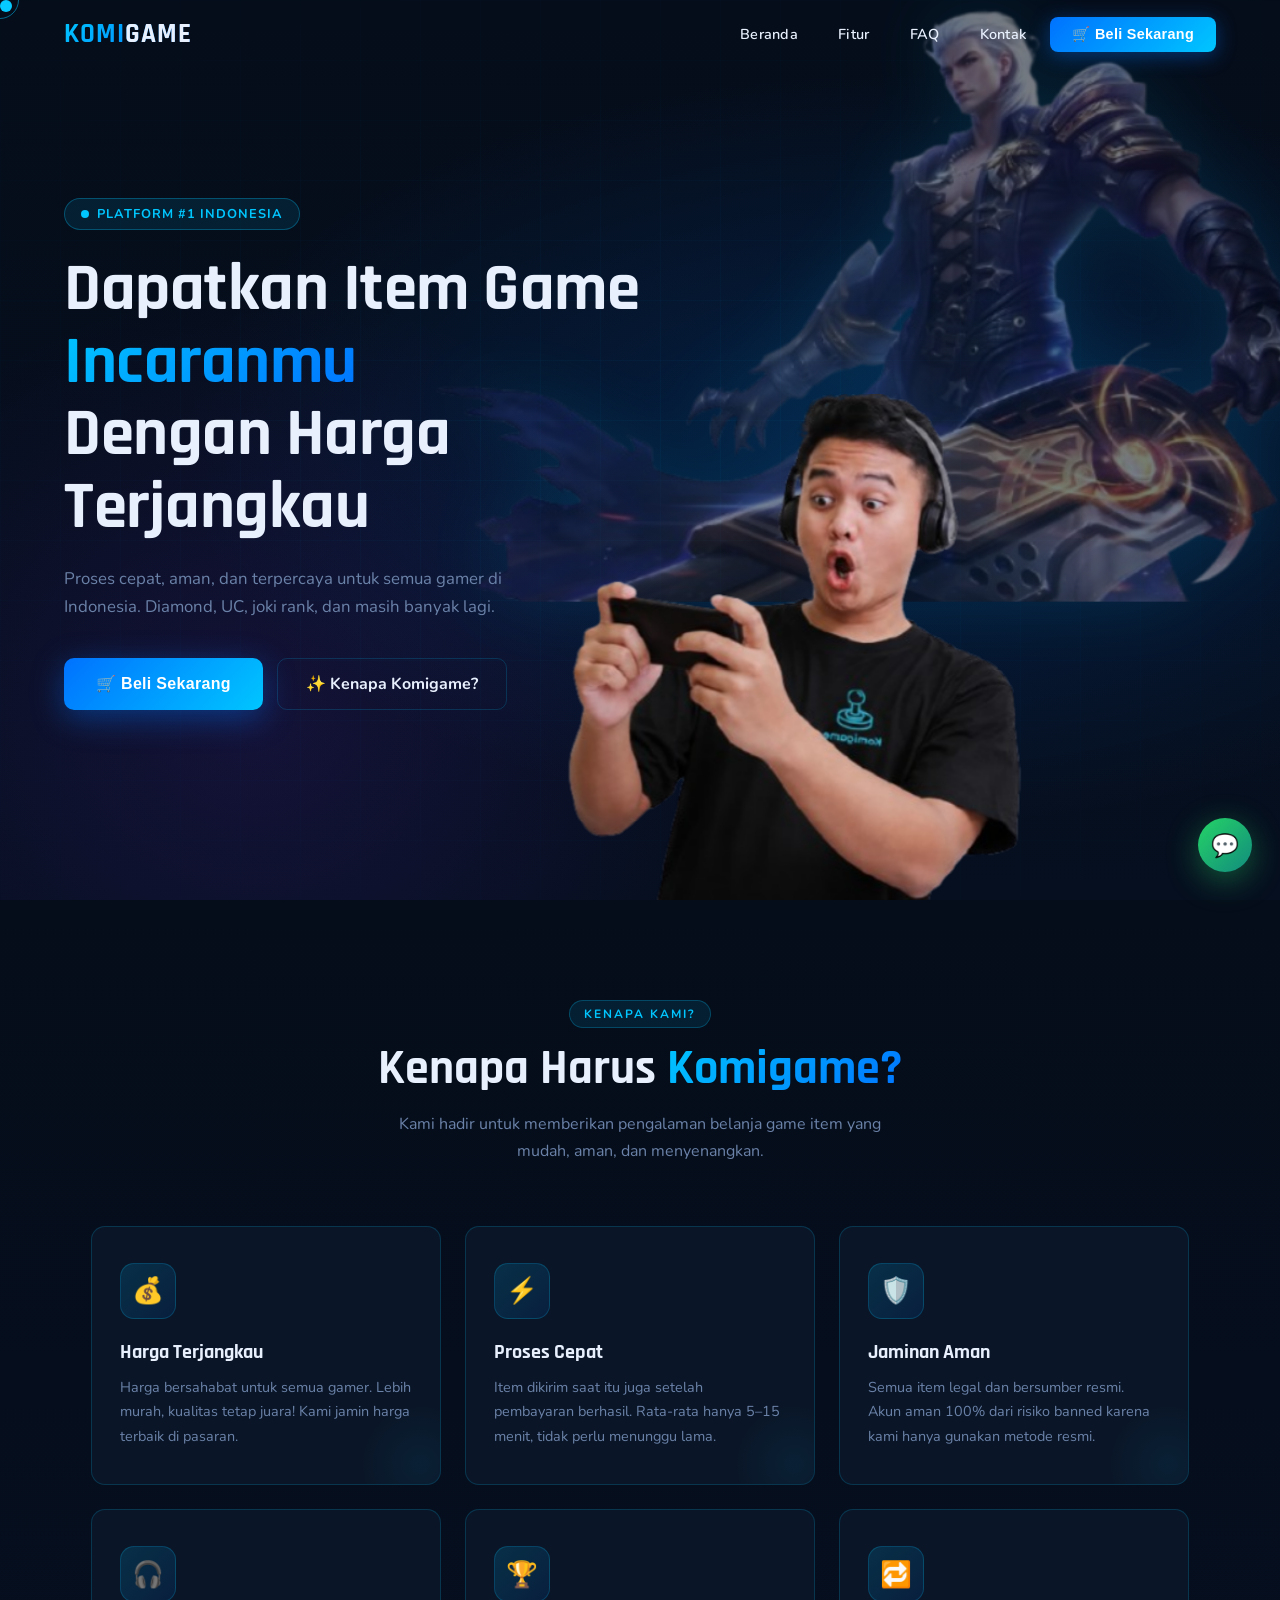
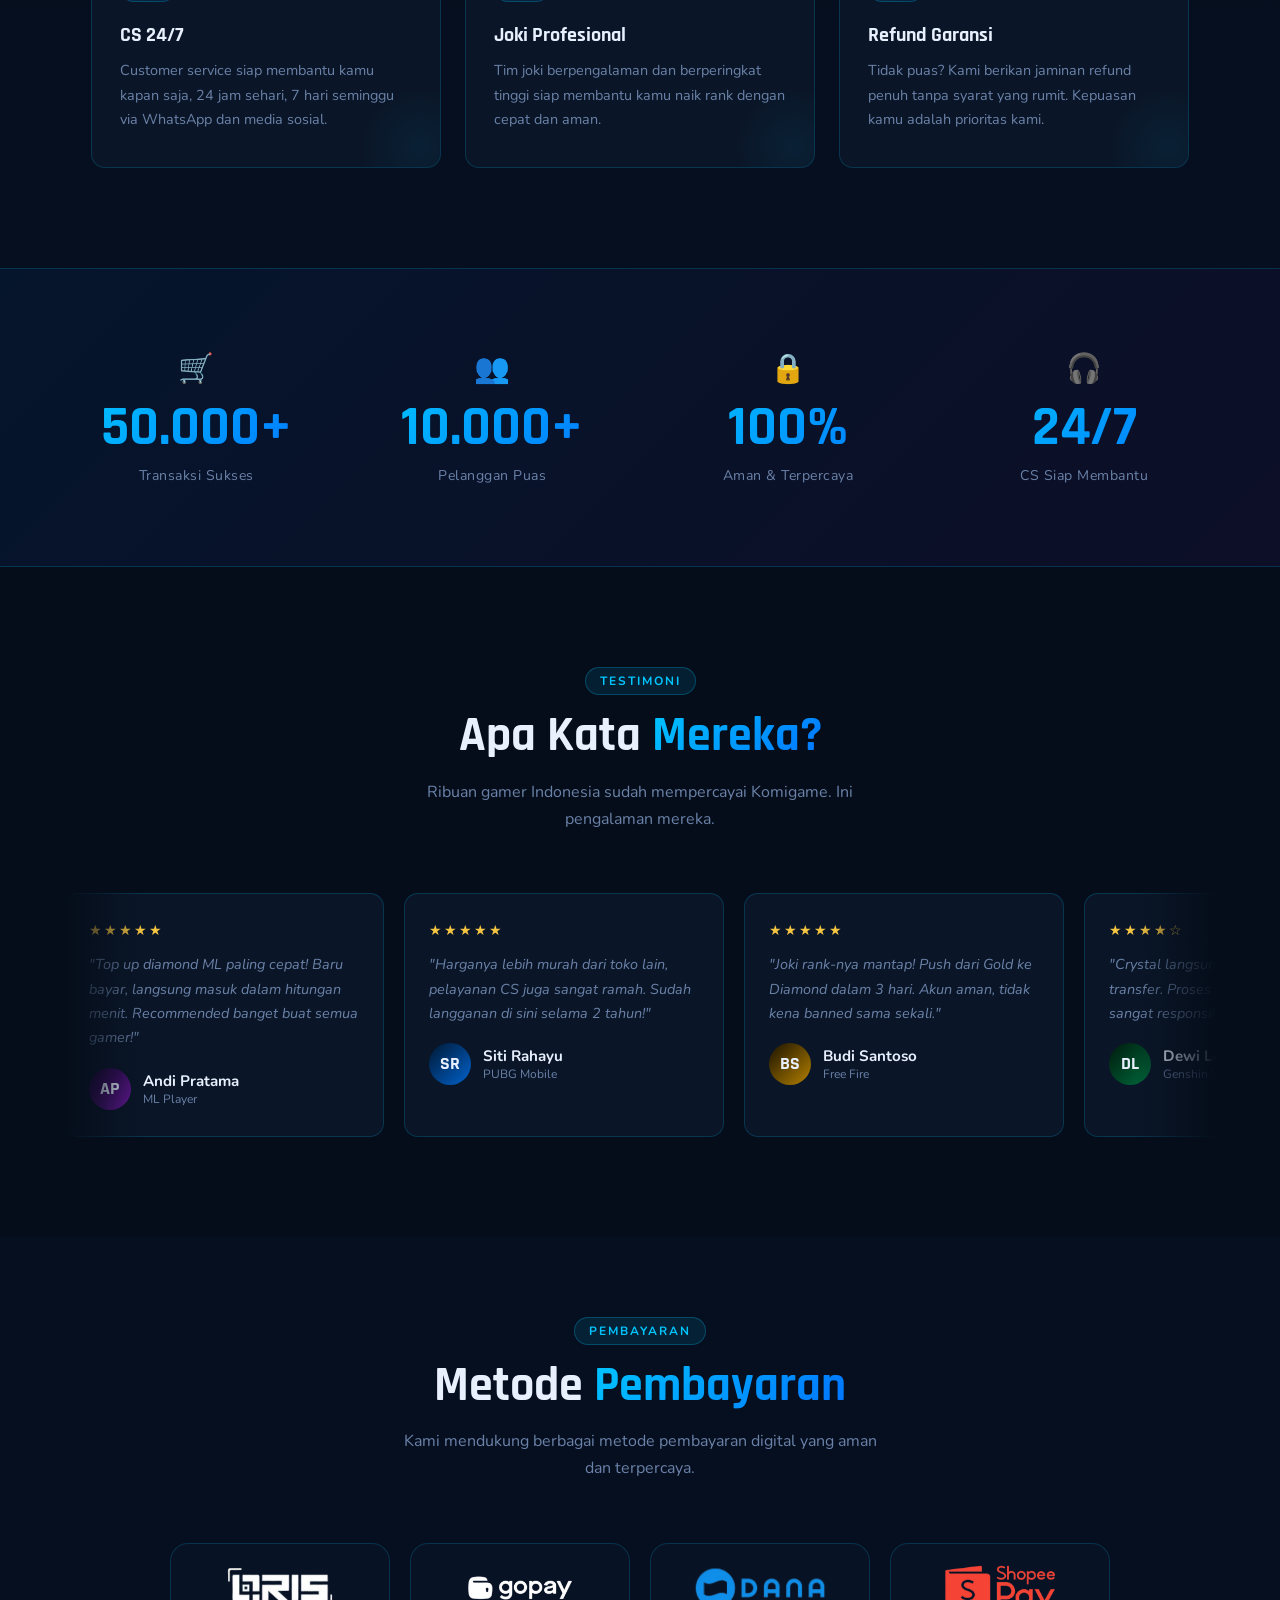
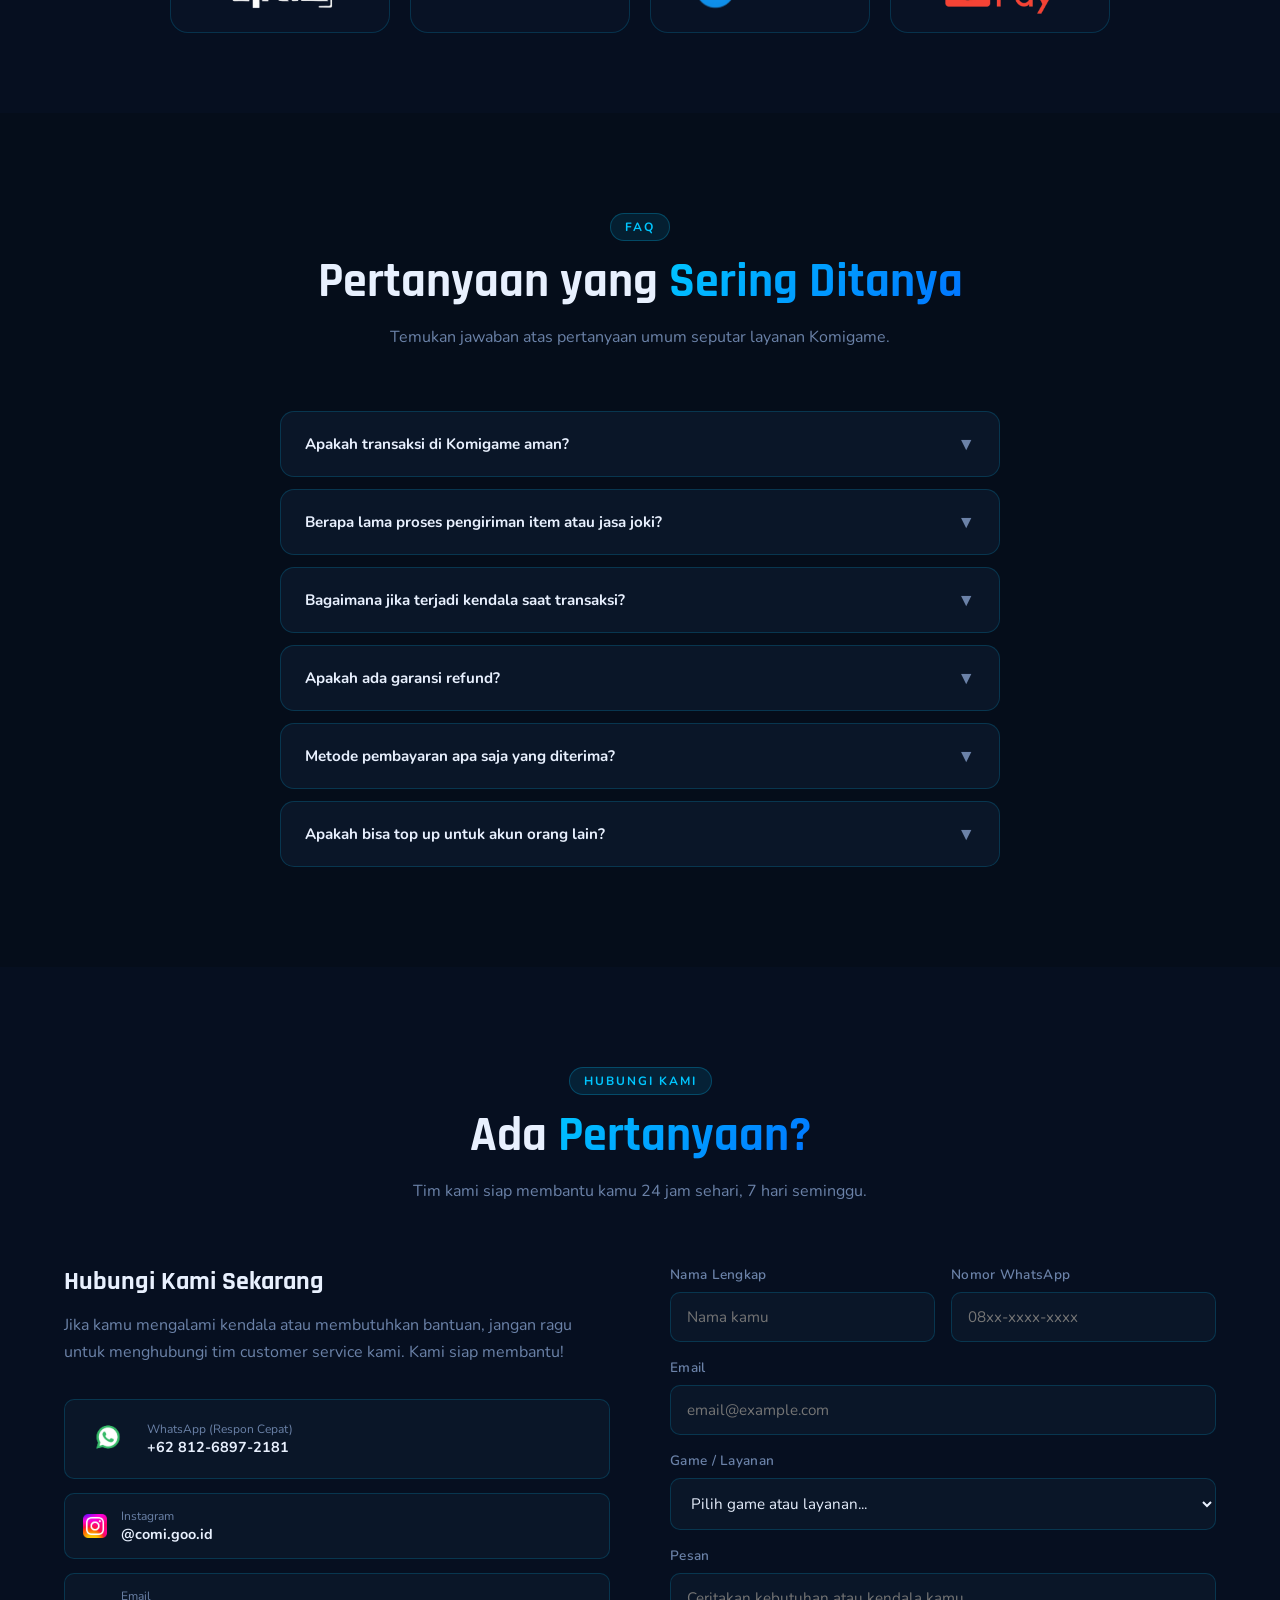
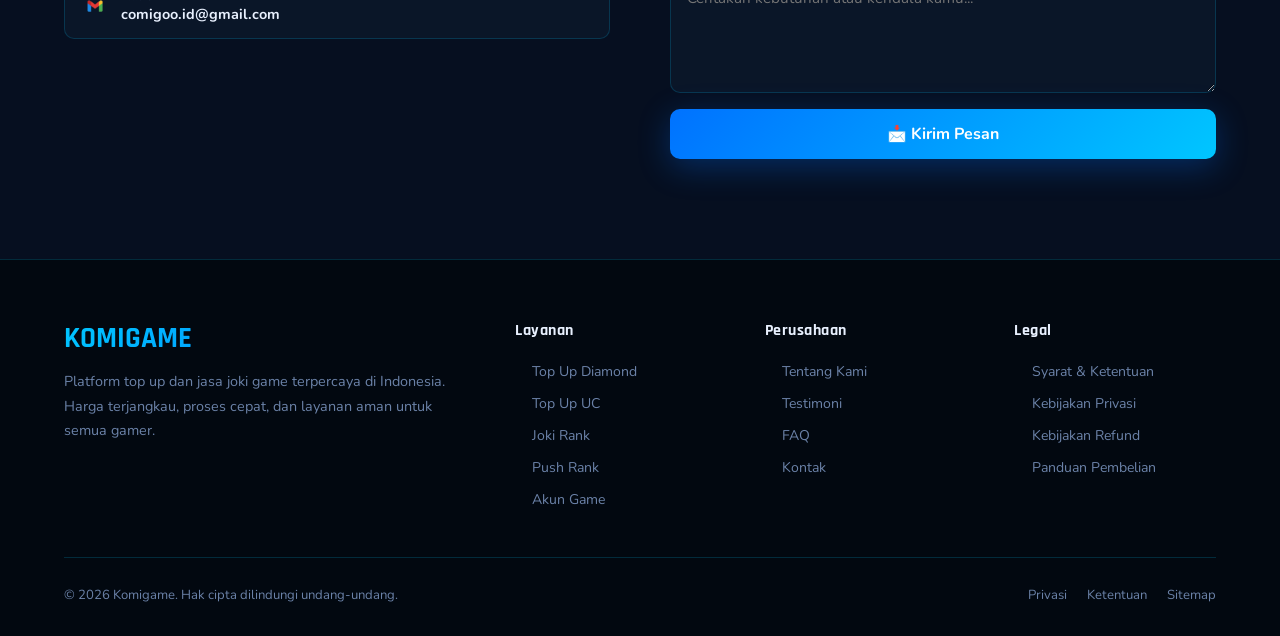
==== commit 6f610026: "Update index.html" ====
--- a/Komigame/index.html
+++ b/Komigame/index.html
@@ -95,21 +95,6 @@
 
   <!-- Player -->
   <img src="hero_player.png" alt="Gaming Player" class="hero-player">
-
-  <div class="hero-stats">
-    <div class="hero-stat-item">
-      <span class="hero-stat-num" id="cnt1">0</span>
-      <span class="hero-stat-lbl">Transaksi Sukses</span>
-    </div>
-    <div class="hero-stat-item">
-      <span class="hero-stat-num" id="cnt2">0</span>
-      <span class="hero-stat-lbl">Pelanggan Puas</span>
-    </div>
-    <div class="hero-stat-item">
-      <span class="hero-stat-num" id="cnt3">0</span>
-      <span class="hero-stat-lbl">Game Tersedia</span>
-    </div>
-  </div>
 </section>
 
 <!-- ─── FEATURES ────────────────────────────────── -->
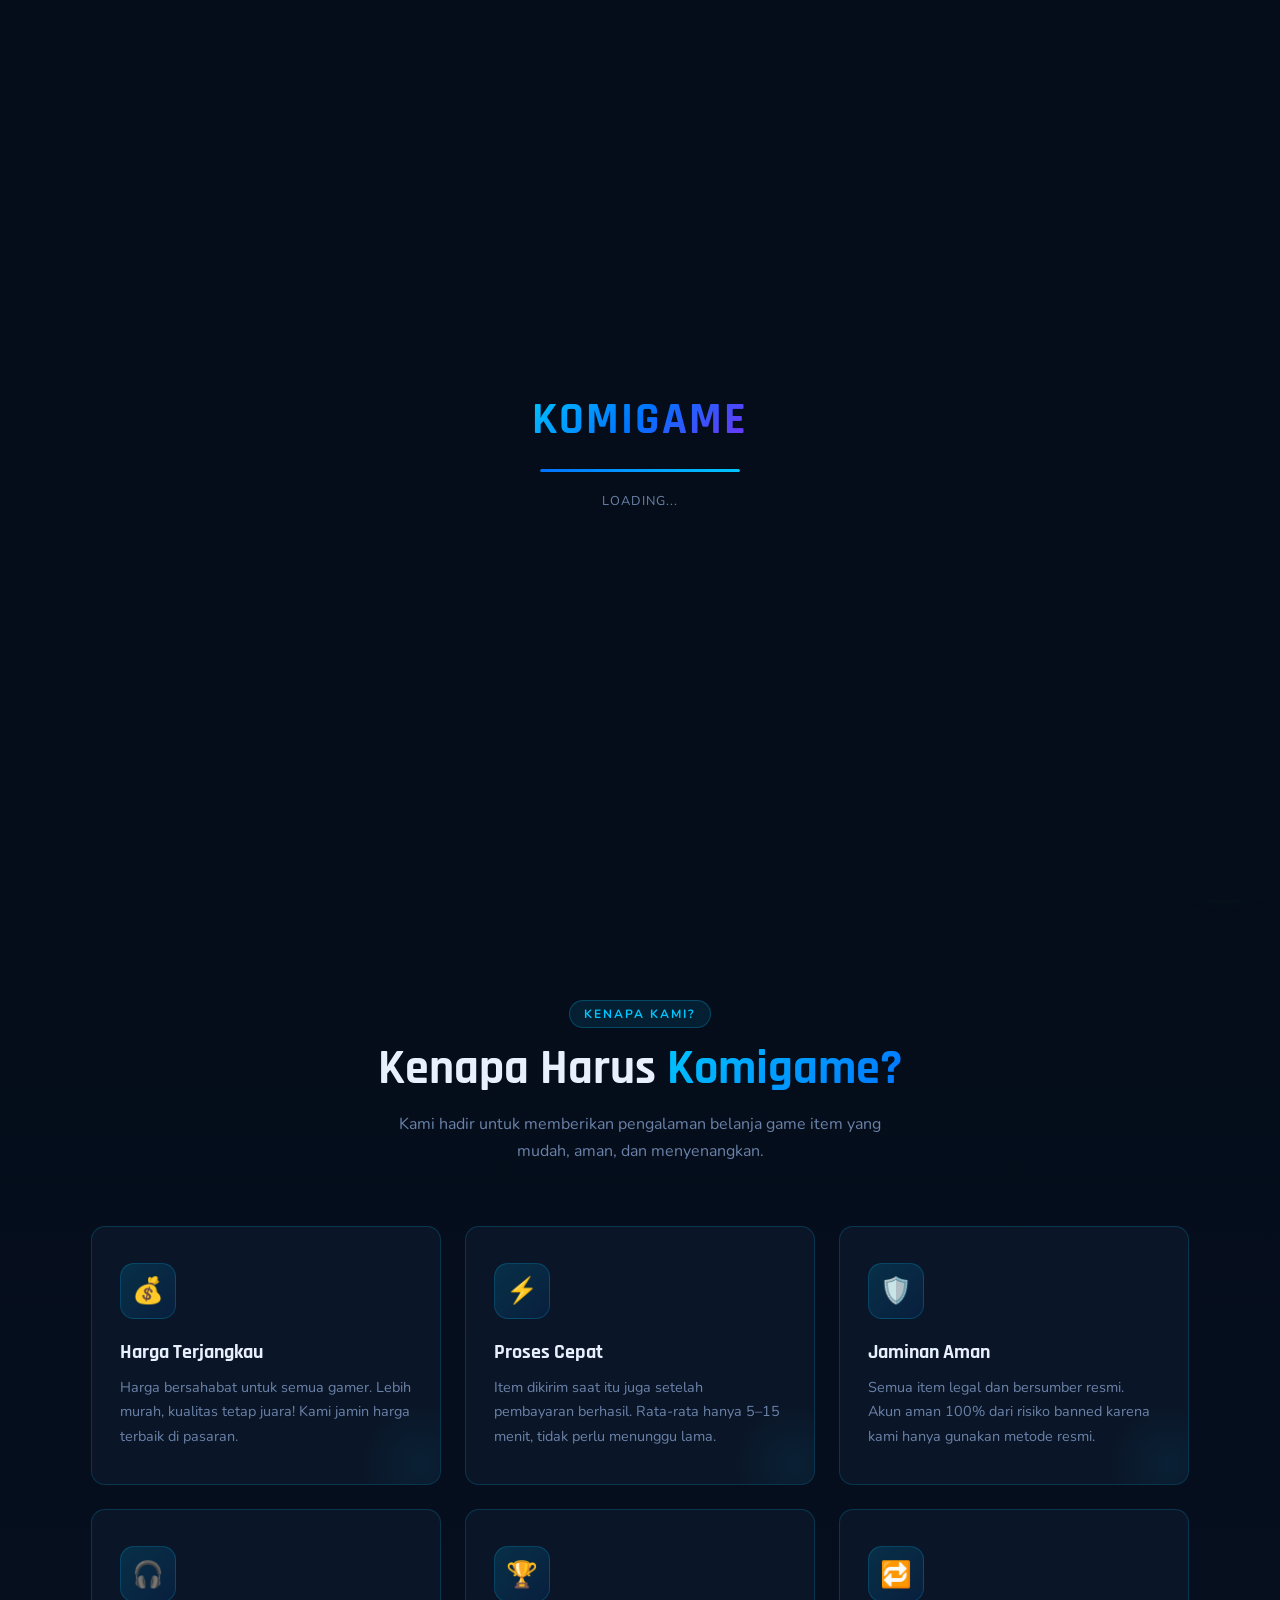
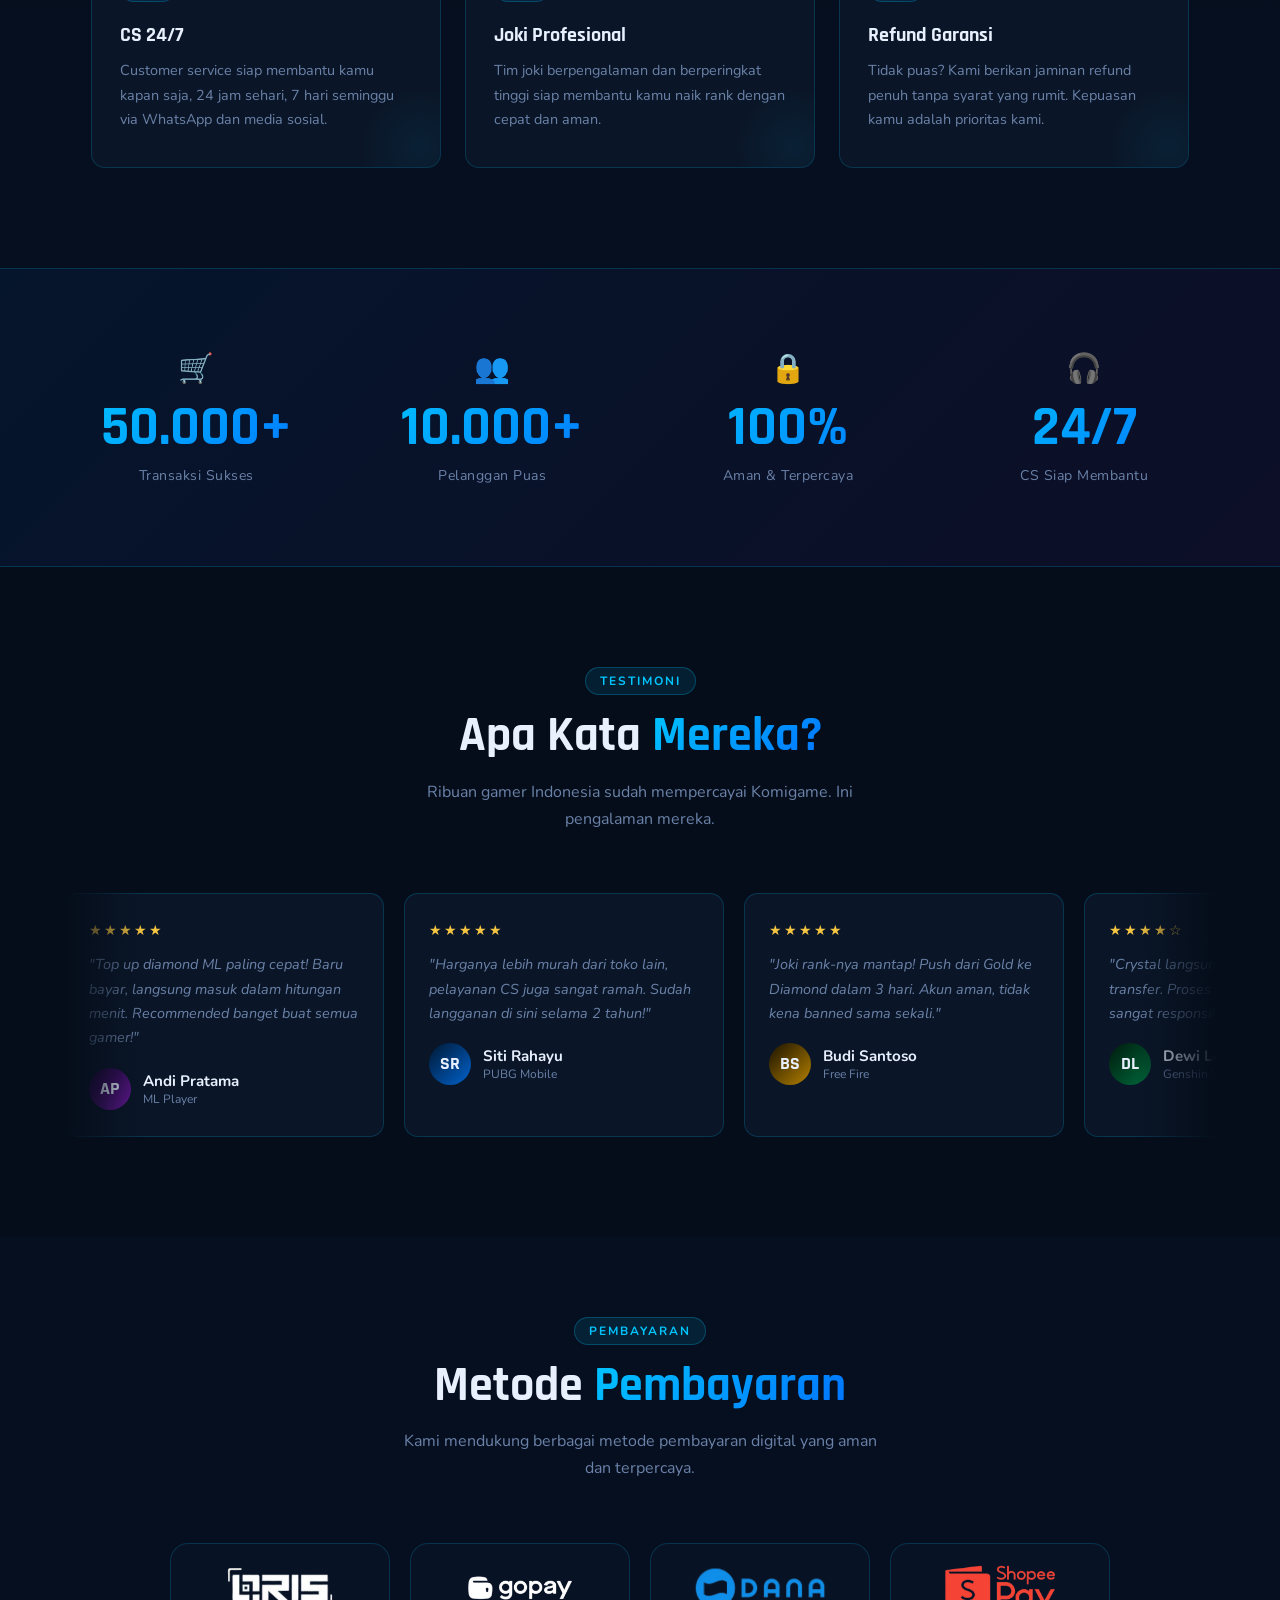
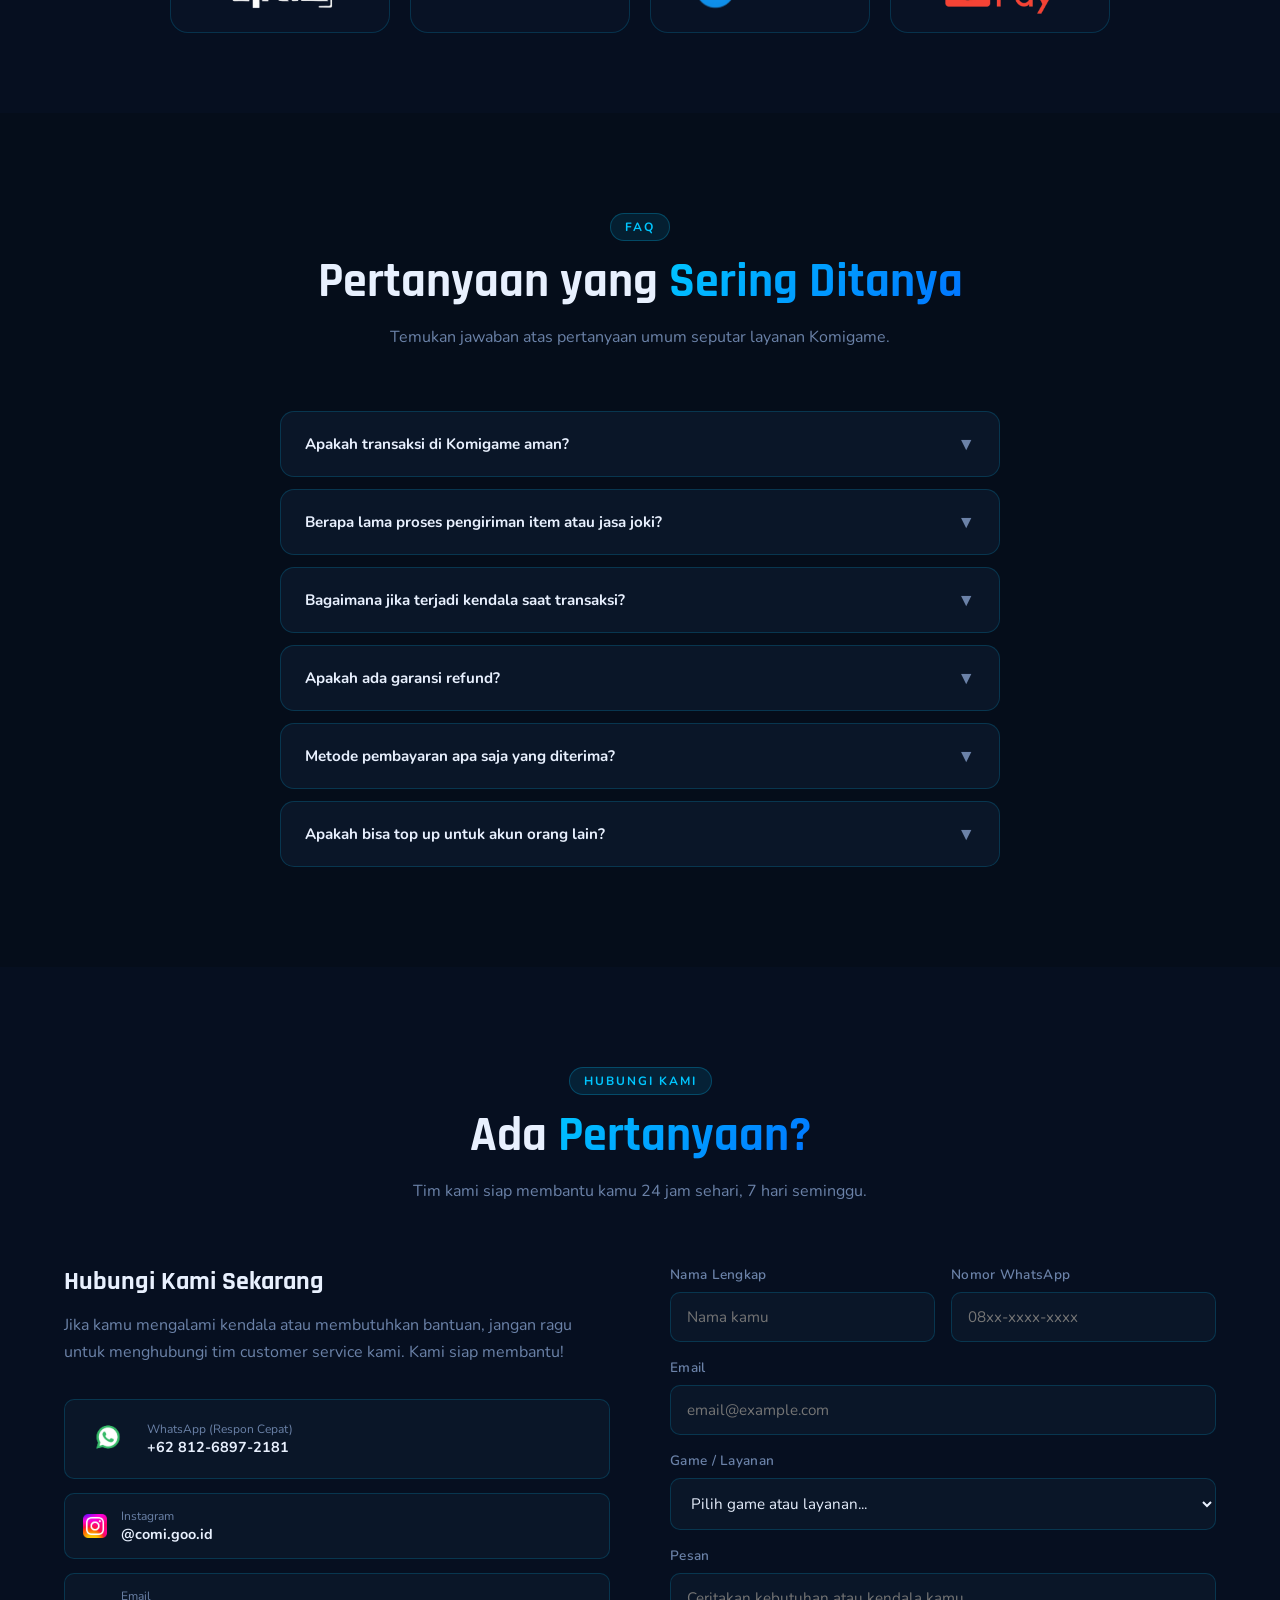
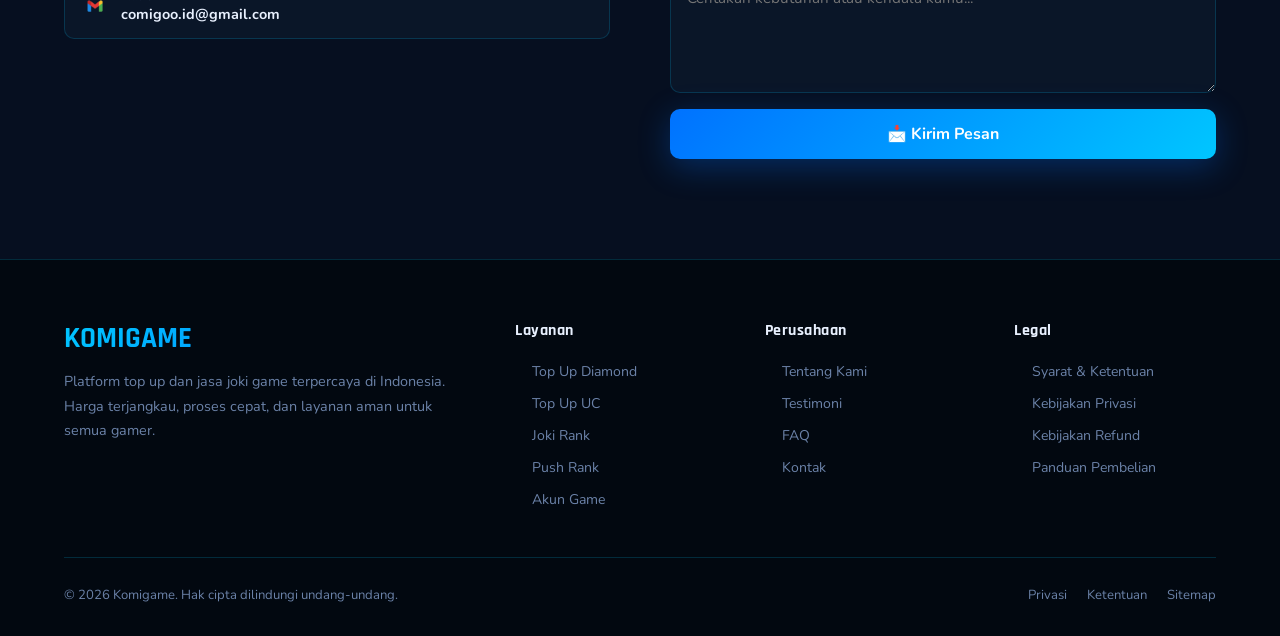
==== commit 3bb47565: "Update index.html" ====
--- a/Komigame/index.html
+++ b/Komigame/index.html
@@ -332,7 +332,7 @@
 </footer>
 
 <!-- ─── FLOAT WA BUTTON ──────────────────────────── -->
-<a href="https://wa.me/621268972181" class="wa-float" target="_blank" rel="noopener" title="Chat WhatsApp">💬</a>
+<a href="https://wa.me/6282182385782" class="wa-float" target="_blank" rel="noopener" title="Chat WhatsApp">💬</a>
 
 <!-- ═══════════════════════════════════════════════
      GAME CATALOG MODAL
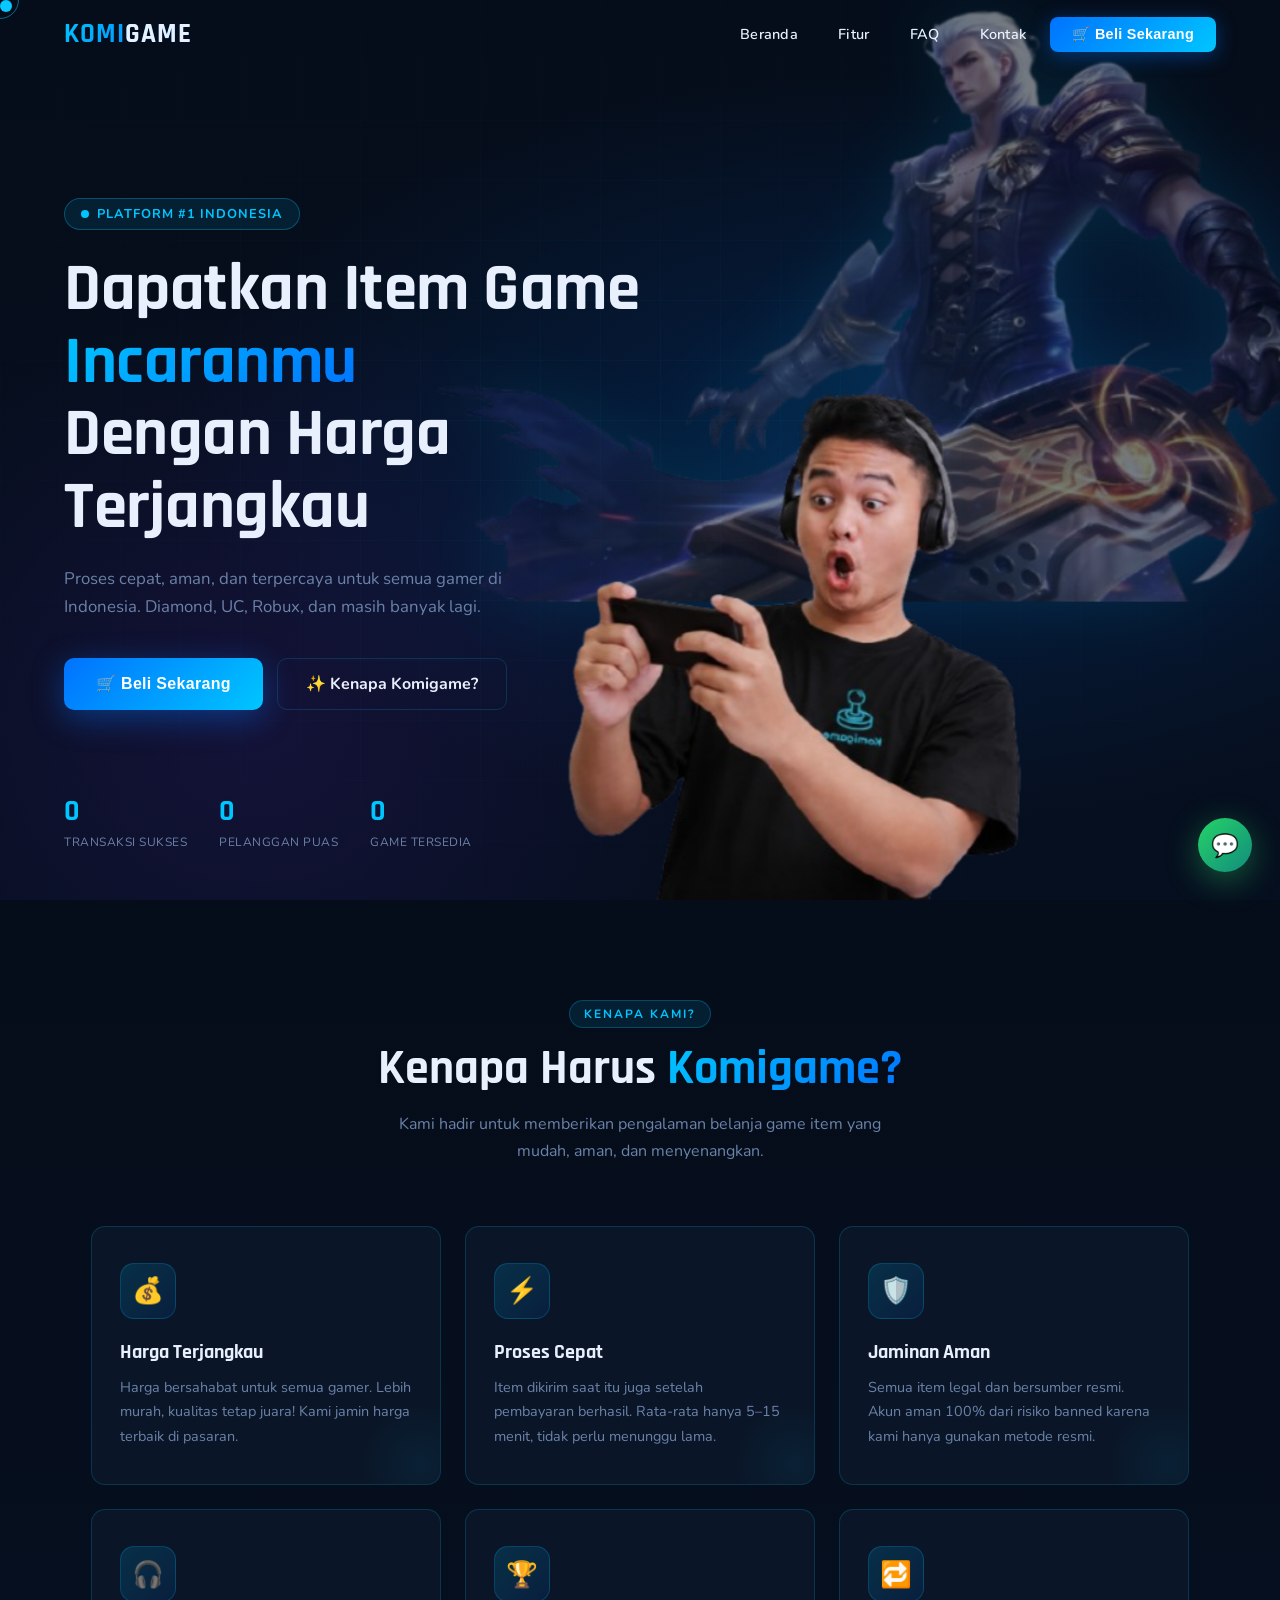
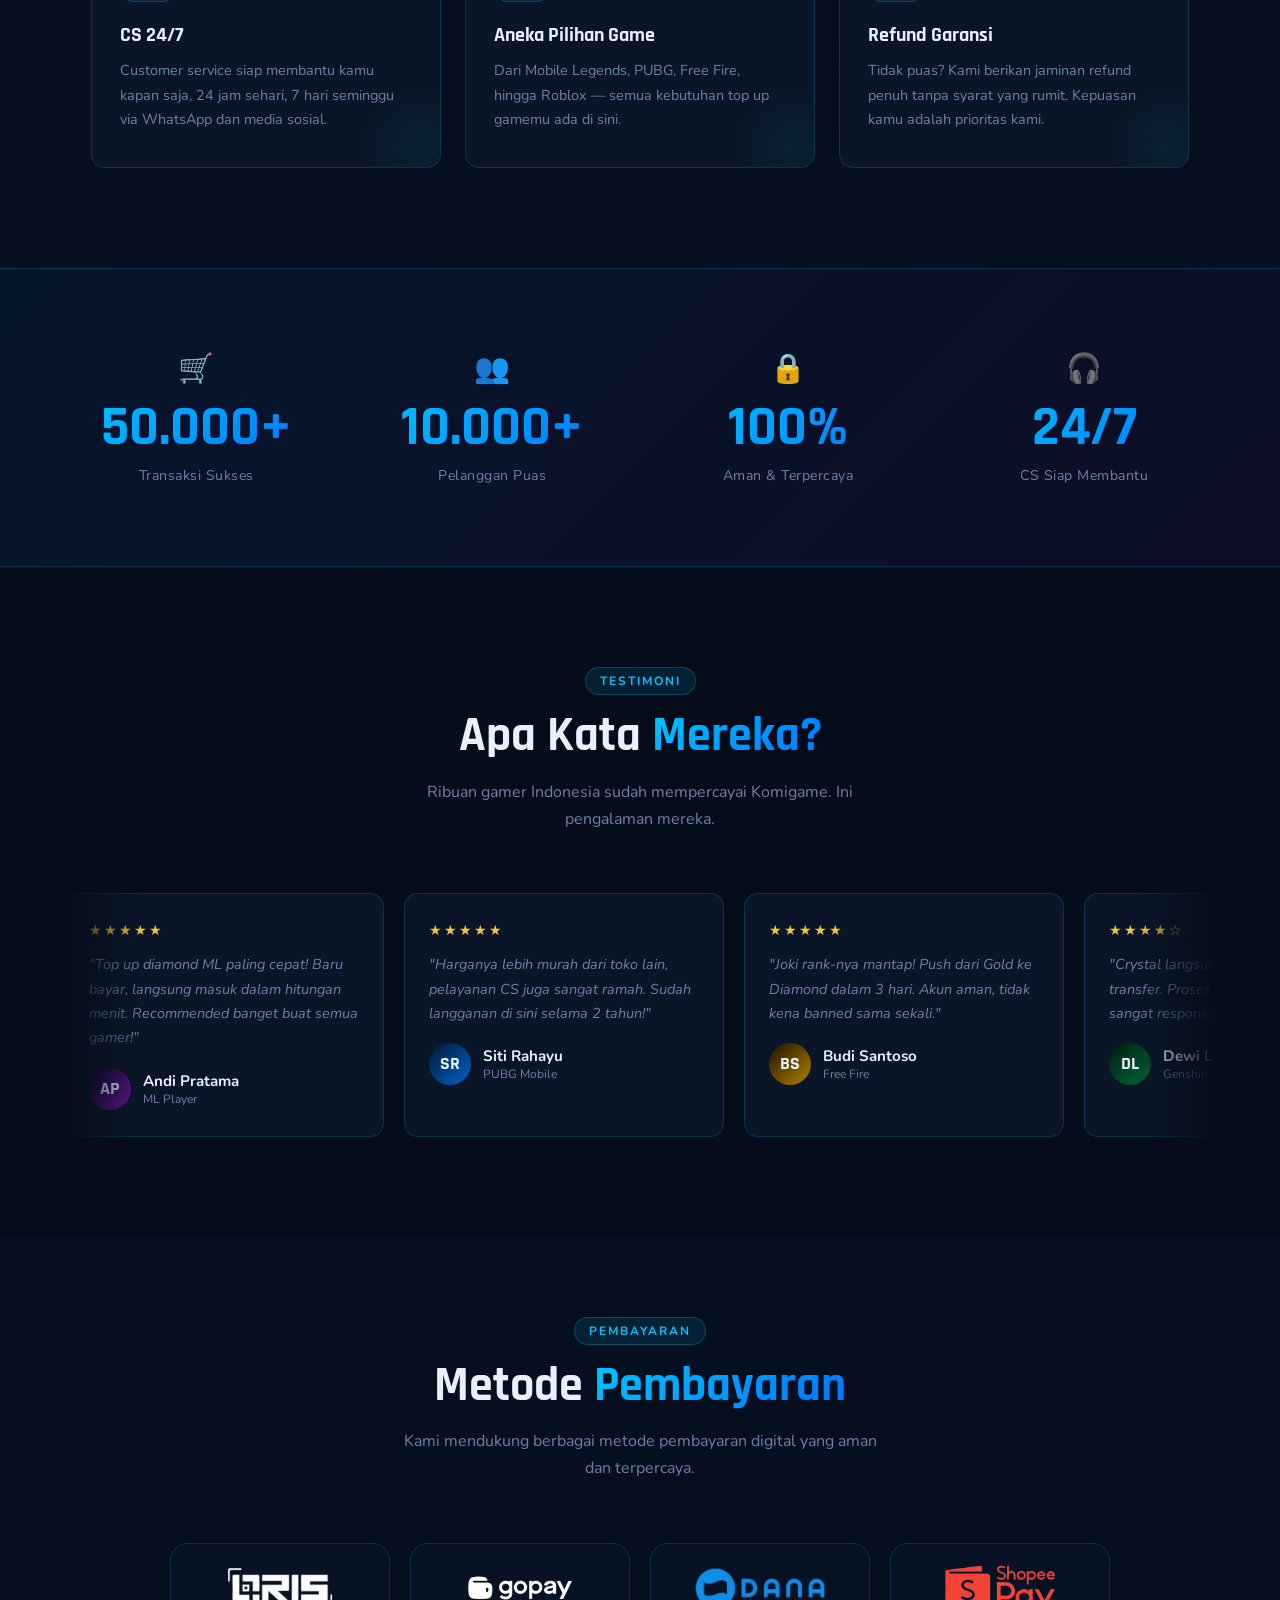
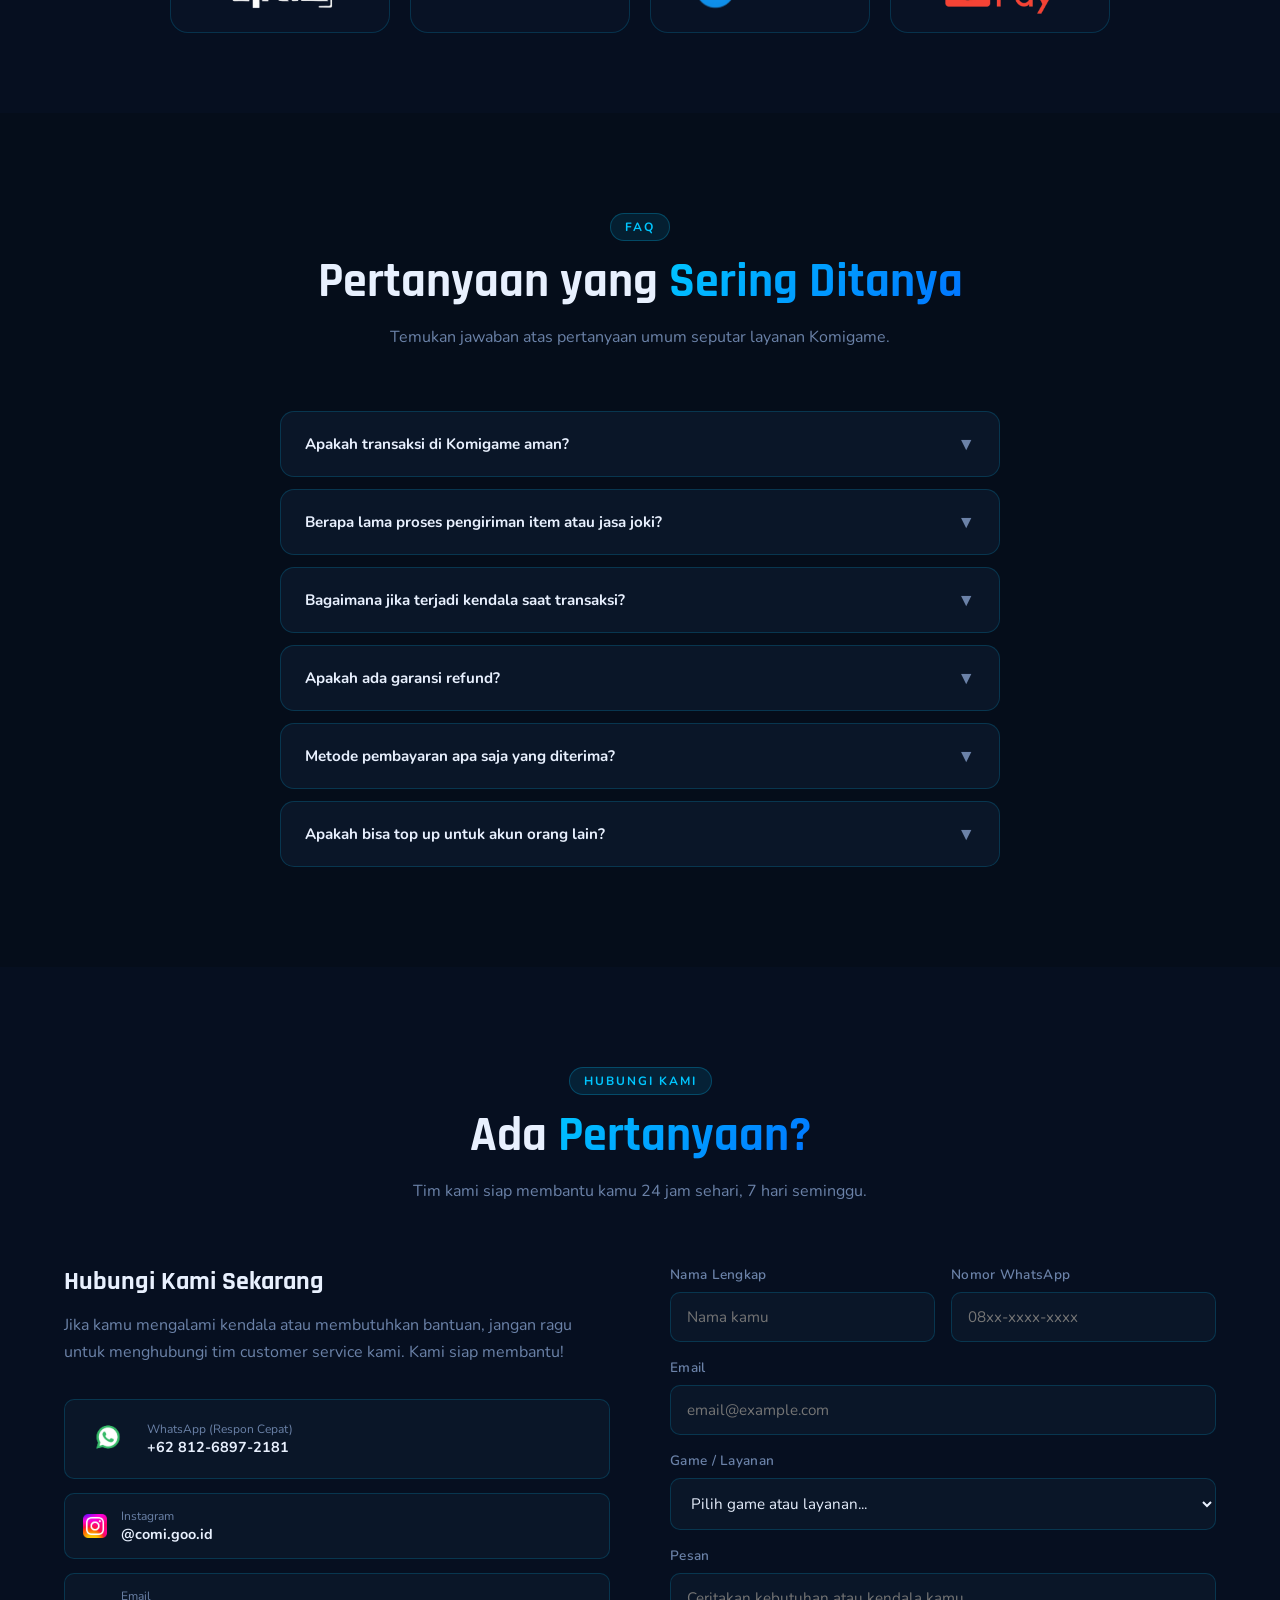
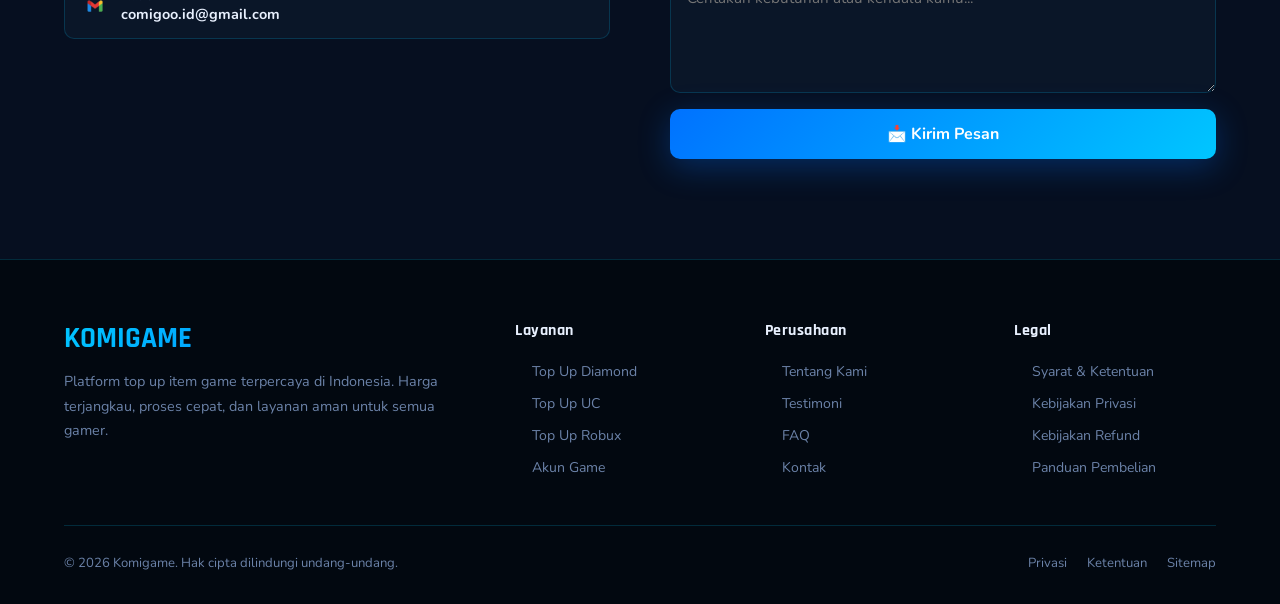
==== commit 52759bd8: "Update index.html" ====
--- a/Komigame/index.html
+++ b/Komigame/index.html
@@ -13,7 +13,7 @@
   
   <meta charset="UTF-8">
   <meta name="viewport" content="width=device-width, initial-scale=1.0">
-  <title>Komigame — Item Game & Joki Terpercaya</title>
+  <title>Komigame — Item Game Terpercaya</title>
   <link rel="preconnect" href="https://fonts.googleapis.com">
   <link href="https://fonts.googleapis.com/css2?family=Rajdhani:wght@400;500;600;700&family=Nunito:wght@300;400;600;700;800&display=swap" rel="stylesheet">
   <link rel="stylesheet" href="style.css">
@@ -80,7 +80,7 @@
     </h1>
     <p class="hero-desc">
       Proses cepat, aman, dan terpercaya untuk semua gamer di Indonesia.
-      Diamond, UC, joki rank, dan masih banyak lagi.
+      Diamond, UC, Robux, dan masih banyak lagi.
     </p>
     <div class="hero-cta">
       <button class="btn-primary" onclick="openCatalog()">🛒 Beli Sekarang</button>
@@ -95,6 +95,21 @@
 
   <!-- Player -->
   <img src="hero_player.png" alt="Gaming Player" class="hero-player">
+
+  <div class="hero-stats">
+    <div class="hero-stat-item">
+      <span class="hero-stat-num" id="cnt1">0</span>
+      <span class="hero-stat-lbl">Transaksi Sukses</span>
+    </div>
+    <div class="hero-stat-item">
+      <span class="hero-stat-num" id="cnt2">0</span>
+      <span class="hero-stat-lbl">Pelanggan Puas</span>
+    </div>
+    <div class="hero-stat-item">
+      <span class="hero-stat-num" id="cnt3">0</span>
+      <span class="hero-stat-lbl">Game Tersedia</span>
+    </div>
+  </div>
 </section>
 
 <!-- ─── FEATURES ────────────────────────────────── -->
@@ -132,8 +147,8 @@
     </div>
     <div class="feature-card reveal reveal-delay-2">
       <div class="feature-icon">🏆</div>
-      <h3>Joki Profesional</h3>
-      <p>Tim joki berpengalaman dan berperingkat tinggi siap membantu kamu naik rank dengan cepat dan aman.</p>
+      <h3>Aneka Pilihan Game</h3>
+      <p>Dari Mobile Legends, PUBG, Free Fire, hingga Roblox — semua kebutuhan top up gamemu ada di sini.</p>
       <div class="card-glow"></div>
     </div>
     <div class="feature-card reveal reveal-delay-3">
@@ -267,9 +282,7 @@
           <option>Mobile Legends — Diamond</option>
           <option>PUBG Mobile — UC</option>
           <option>Free Fire — Diamond</option>
-          <option>Genshin Impact — Crystal</option>
-          <option>Valorant — VP</option>
-          <option>Joki Rank</option>
+          <option>Roblox — Robux</option>
           <option>Lainnya</option>
         </select>
       </div>
@@ -290,15 +303,14 @@
   <div class="footer-grid">
     <div>
       <span class="footer-brand-name">KOMIGAME</span>
-      <p class="footer-desc">Platform top up dan jasa joki game terpercaya di Indonesia. Harga terjangkau, proses cepat, dan layanan aman untuk semua gamer.</p>
+      <p class="footer-desc">Platform top up item game terpercaya di Indonesia. Harga terjangkau, proses cepat, dan layanan aman untuk semua gamer.</p>
     </div>
     <div class="footer-col">
       <h4>Layanan</h4>
       <ul>
         <li><a href="#" onclick="openCatalog();return false;">Top Up Diamond</a></li>
         <li><a href="#" onclick="openCatalog();return false;">Top Up UC</a></li>
-        <li><a href="#" onclick="openCatalog();return false;">Joki Rank</a></li>
-        <li><a href="#" onclick="openCatalog();return false;">Push Rank</a></li>
+        <li><a href="#" onclick="openCatalog();return false;">Top Up Robux</a></li>
         <li><a href="#" onclick="openCatalog();return false;">Akun Game</a></li>
       </ul>
     </div>
@@ -332,7 +344,7 @@
 </footer>
 
 <!-- ─── FLOAT WA BUTTON ──────────────────────────── -->
-<a href="https://wa.me/6282182385782" class="wa-float" target="_blank" rel="noopener" title="Chat WhatsApp">💬</a>
+<a href="https://wa.me/621268972181" class="wa-float" target="_blank" rel="noopener" title="Chat WhatsApp">💬</a>
 
 <!-- ═══════════════════════════════════════════════
      GAME CATALOG MODAL
@@ -346,13 +358,12 @@
         <h2>🎮 Pilih Game</h2>
         <button class="modal-close" onclick="closeCatalog()">✕</button>
       </div>
-      <p class="modal-sub">Pilih game yang ingin kamu top up atau joki</p>
+      <p class="modal-sub">Pilih game yang ingin kamu top up</p>
 
       <!-- Filter tabs -->
       <div class="cat-tabs">
         <button class="cat-tab active" onclick="filterCat('all',this)">Semua</button>
         <button class="cat-tab" onclick="filterCat('topup',this)">Top Up</button>
-        <button class="cat-tab" onclick="filterCat('joki',this)">Joki Rank</button>
       </div>
 
       <div class="games-modal-grid" id="gamesGrid"></div>
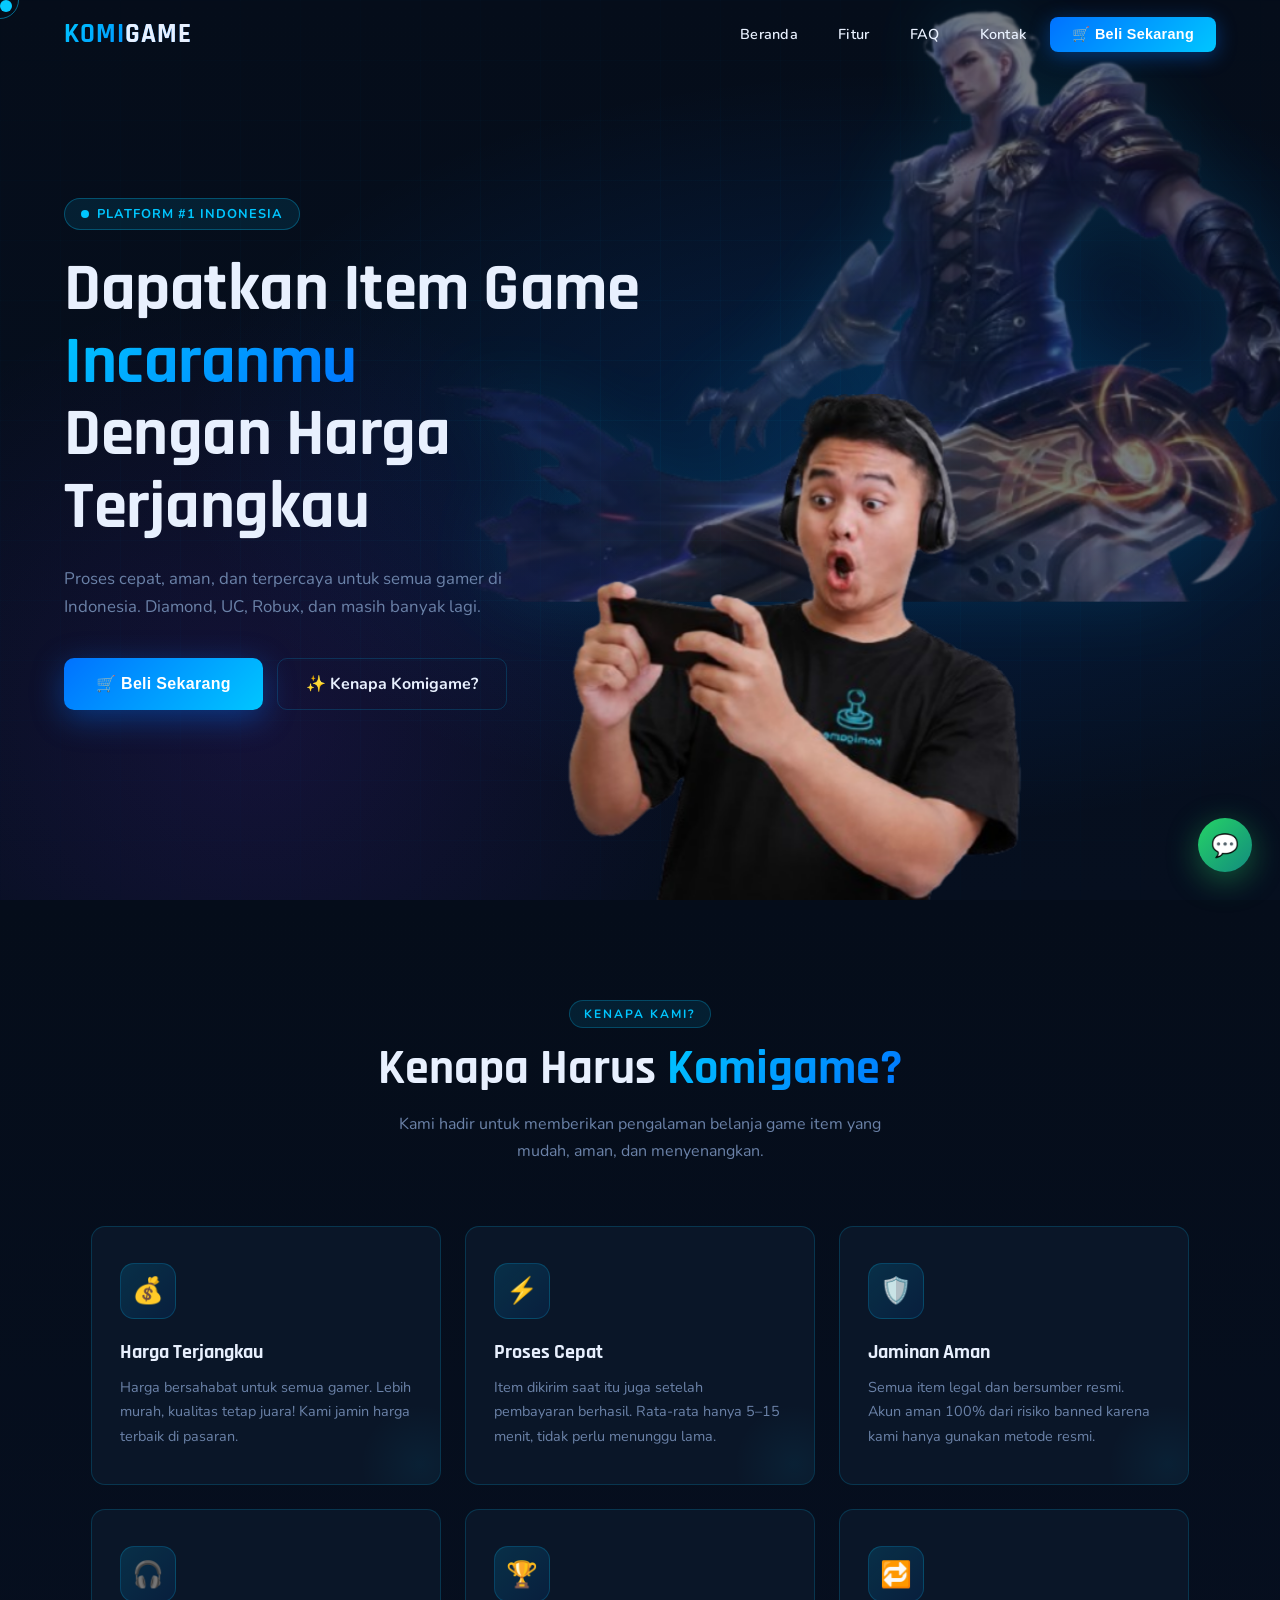
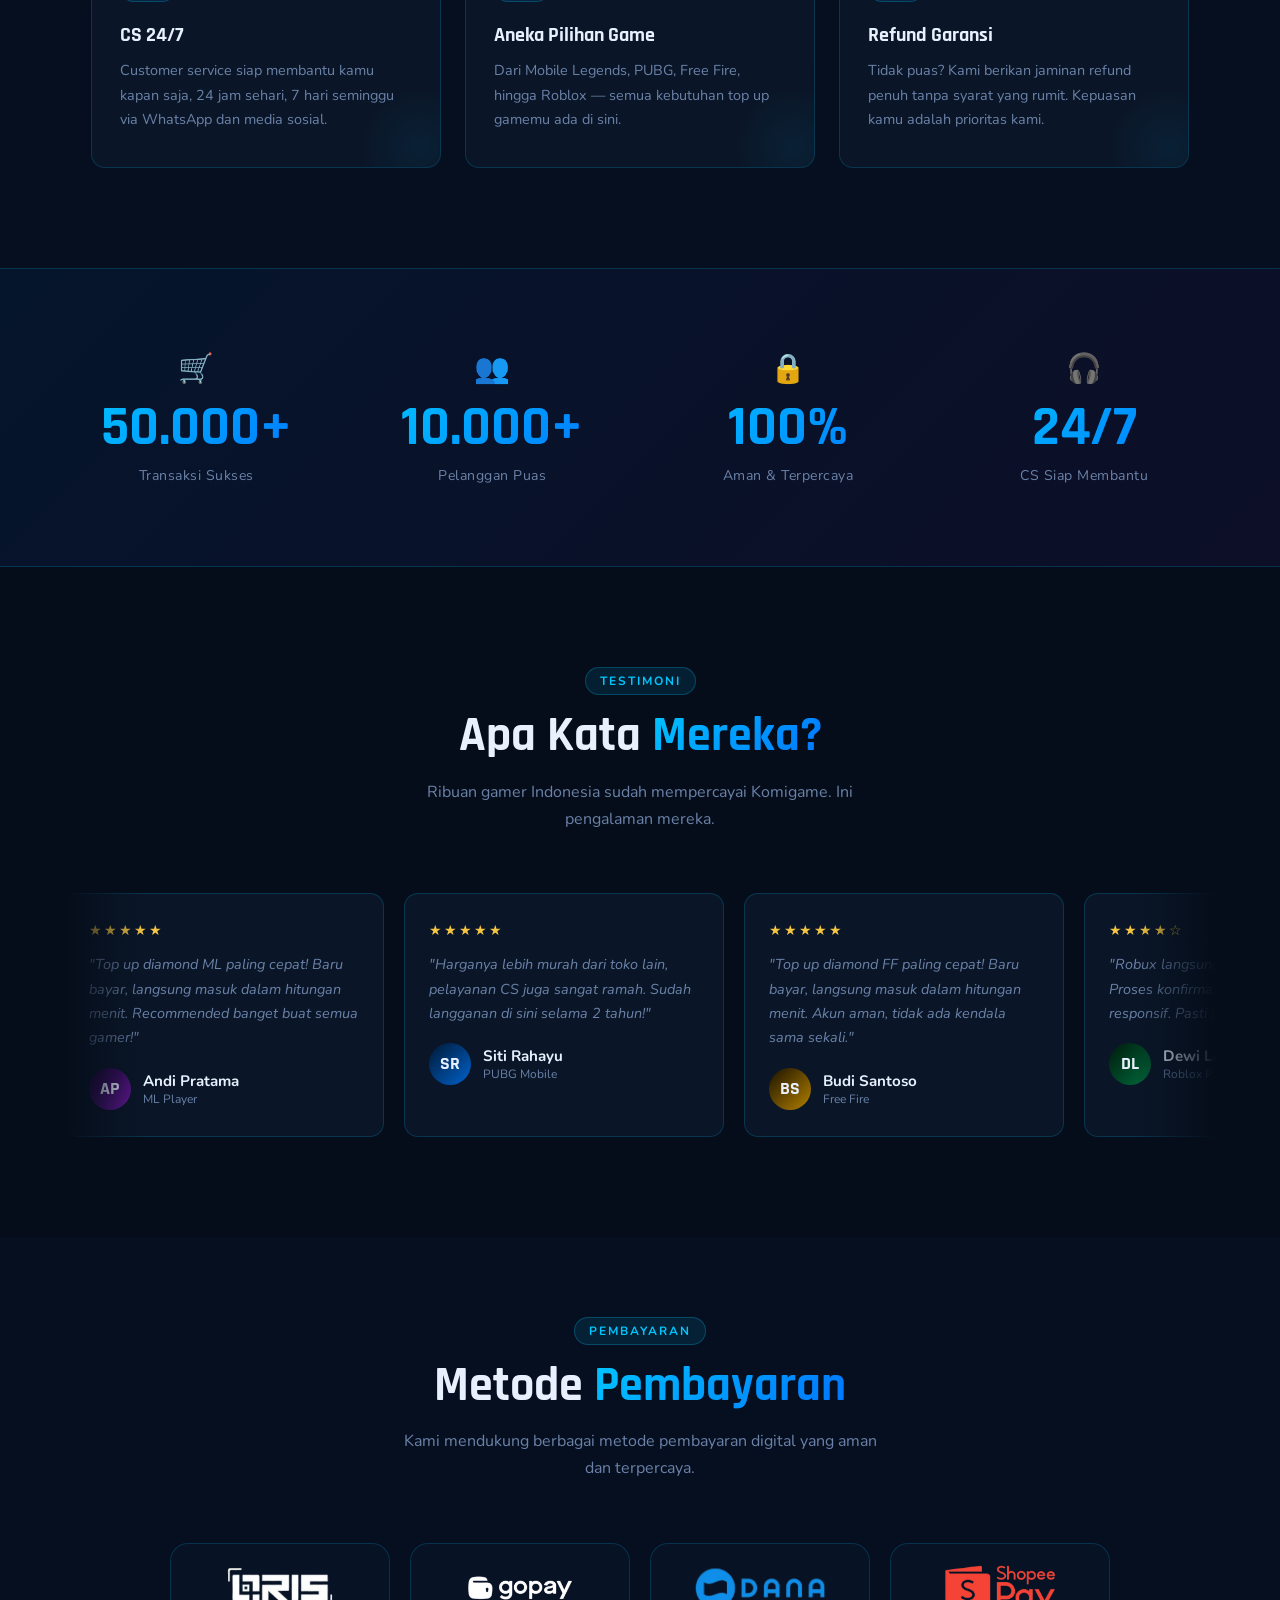
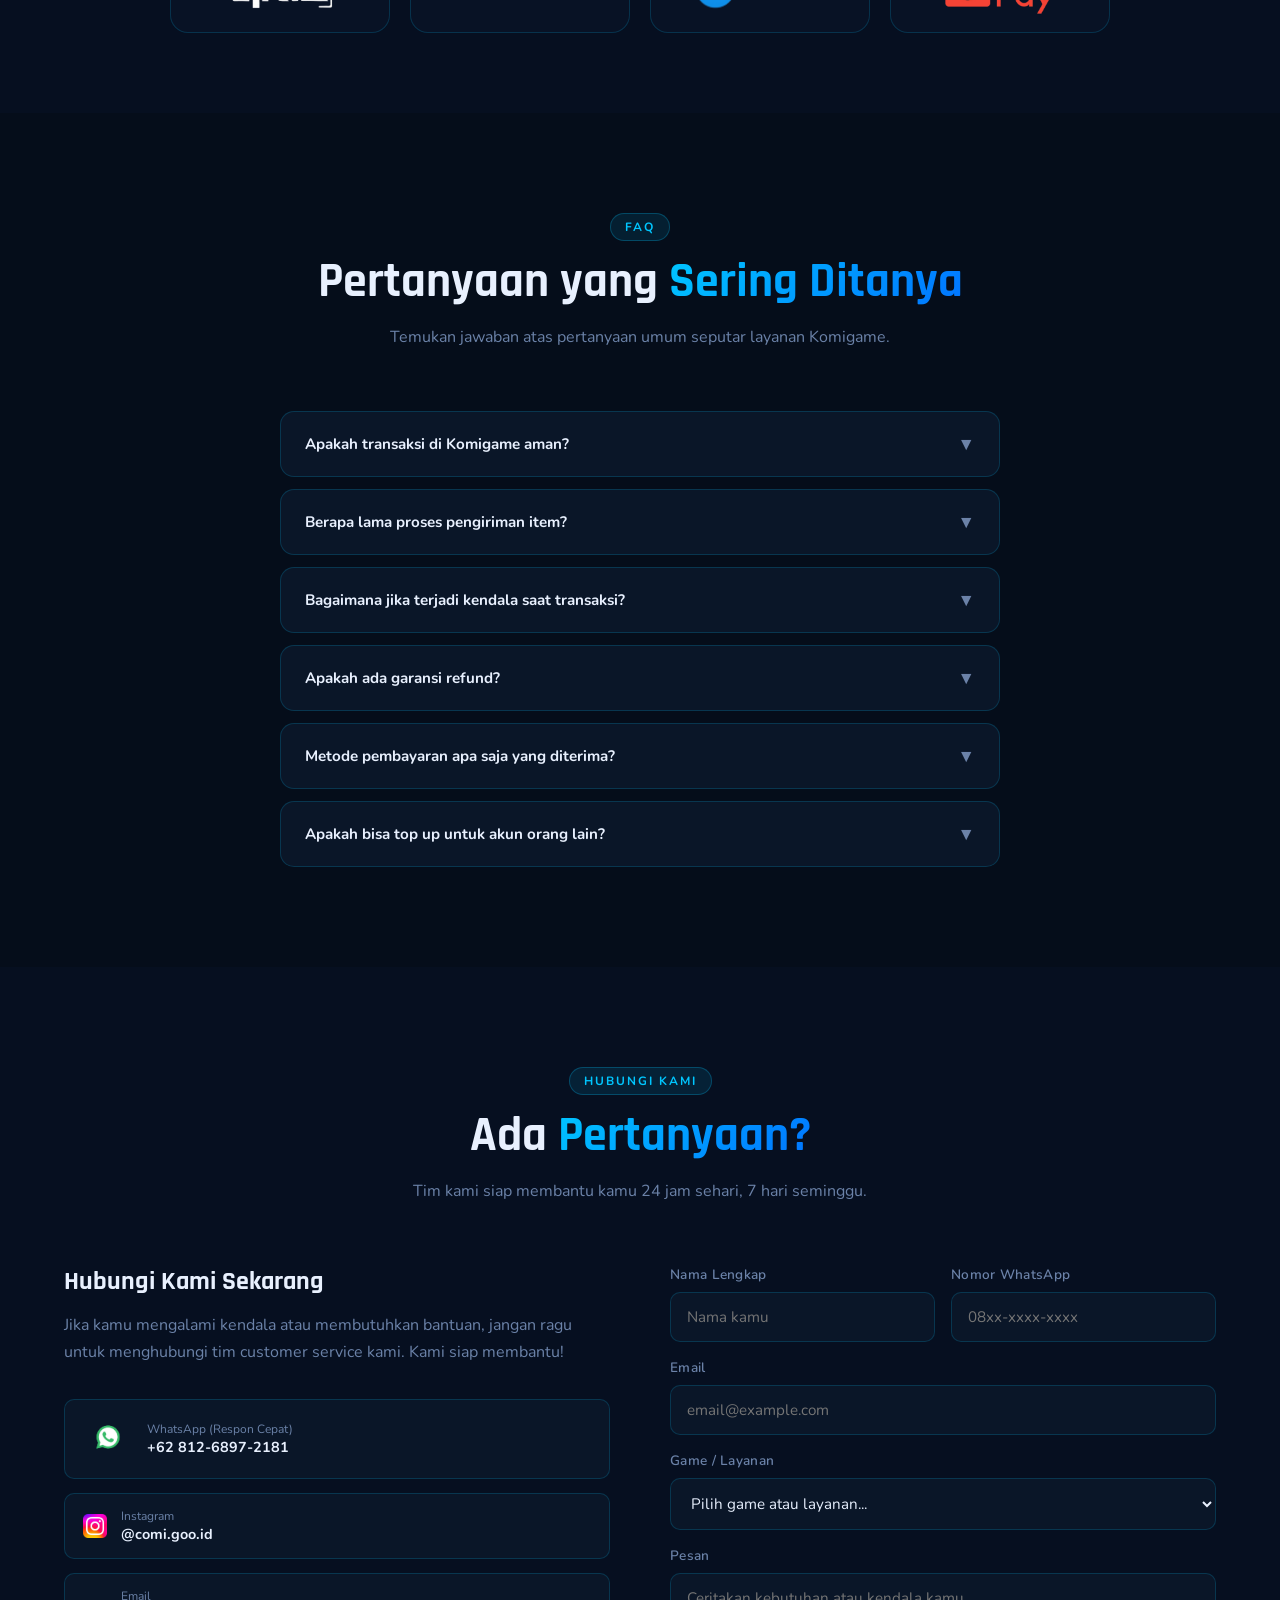
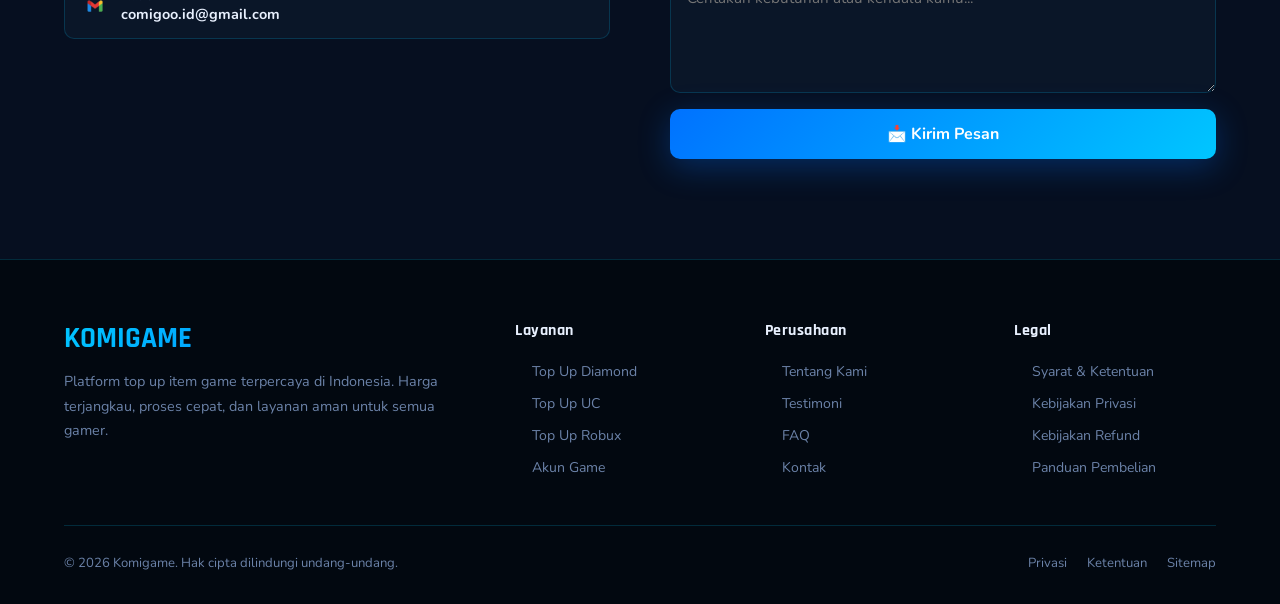
==== commit 56921b39: "Update index.html" ====
--- a/Komigame/index.html
+++ b/Komigame/index.html
@@ -96,20 +96,6 @@
   <!-- Player -->
   <img src="hero_player.png" alt="Gaming Player" class="hero-player">
 
-  <div class="hero-stats">
-    <div class="hero-stat-item">
-      <span class="hero-stat-num" id="cnt1">0</span>
-      <span class="hero-stat-lbl">Transaksi Sukses</span>
-    </div>
-    <div class="hero-stat-item">
-      <span class="hero-stat-num" id="cnt2">0</span>
-      <span class="hero-stat-lbl">Pelanggan Puas</span>
-    </div>
-    <div class="hero-stat-item">
-      <span class="hero-stat-num" id="cnt3">0</span>
-      <span class="hero-stat-lbl">Game Tersedia</span>
-    </div>
-  </div>
 </section>
 
 <!-- ─── FEATURES ────────────────────────────────── -->
@@ -344,7 +330,7 @@
 </footer>
 
 <!-- ─── FLOAT WA BUTTON ──────────────────────────── -->
-<a href="https://wa.me/621268972181" class="wa-float" target="_blank" rel="noopener" title="Chat WhatsApp">💬</a>
+<a href="https://wa.me/6282182385782" class="wa-float" target="_blank" rel="noopener" title="Chat WhatsApp">💬</a>
 
 <!-- ═══════════════════════════════════════════════
      GAME CATALOG MODAL
